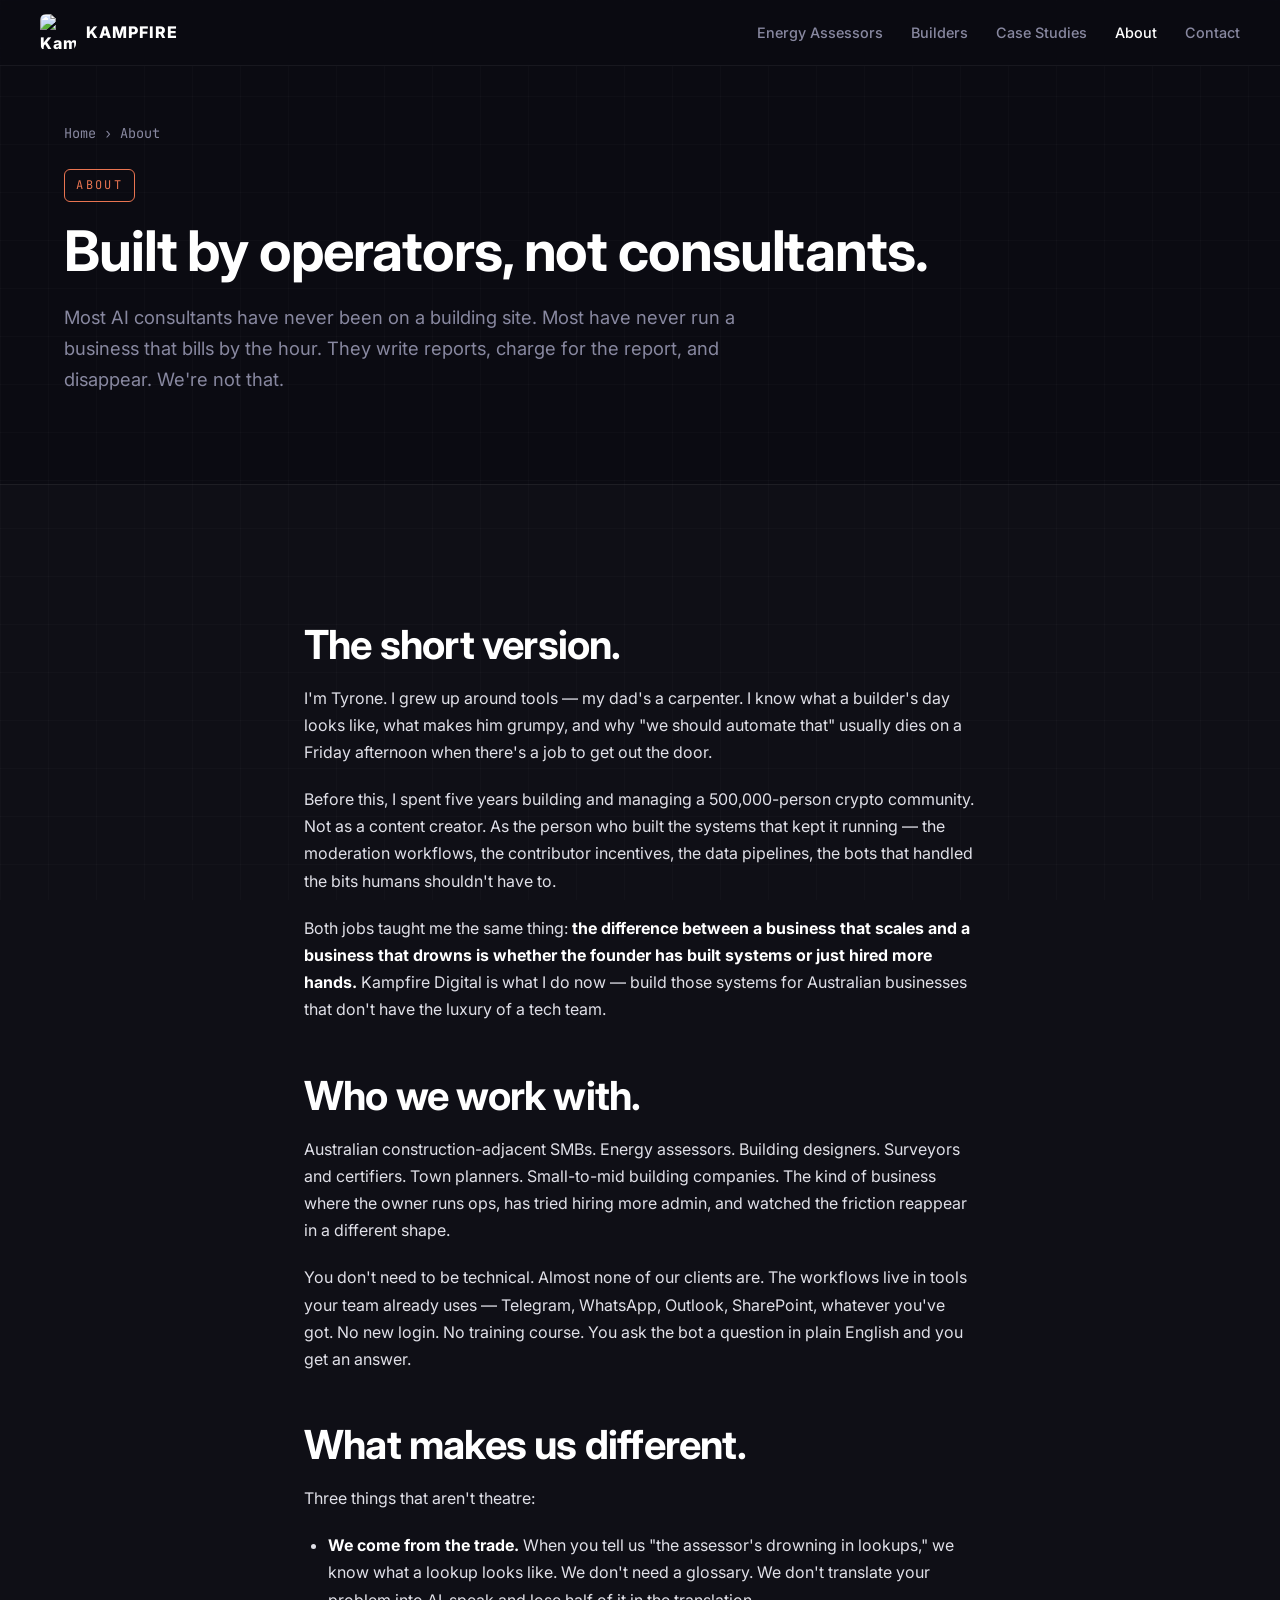
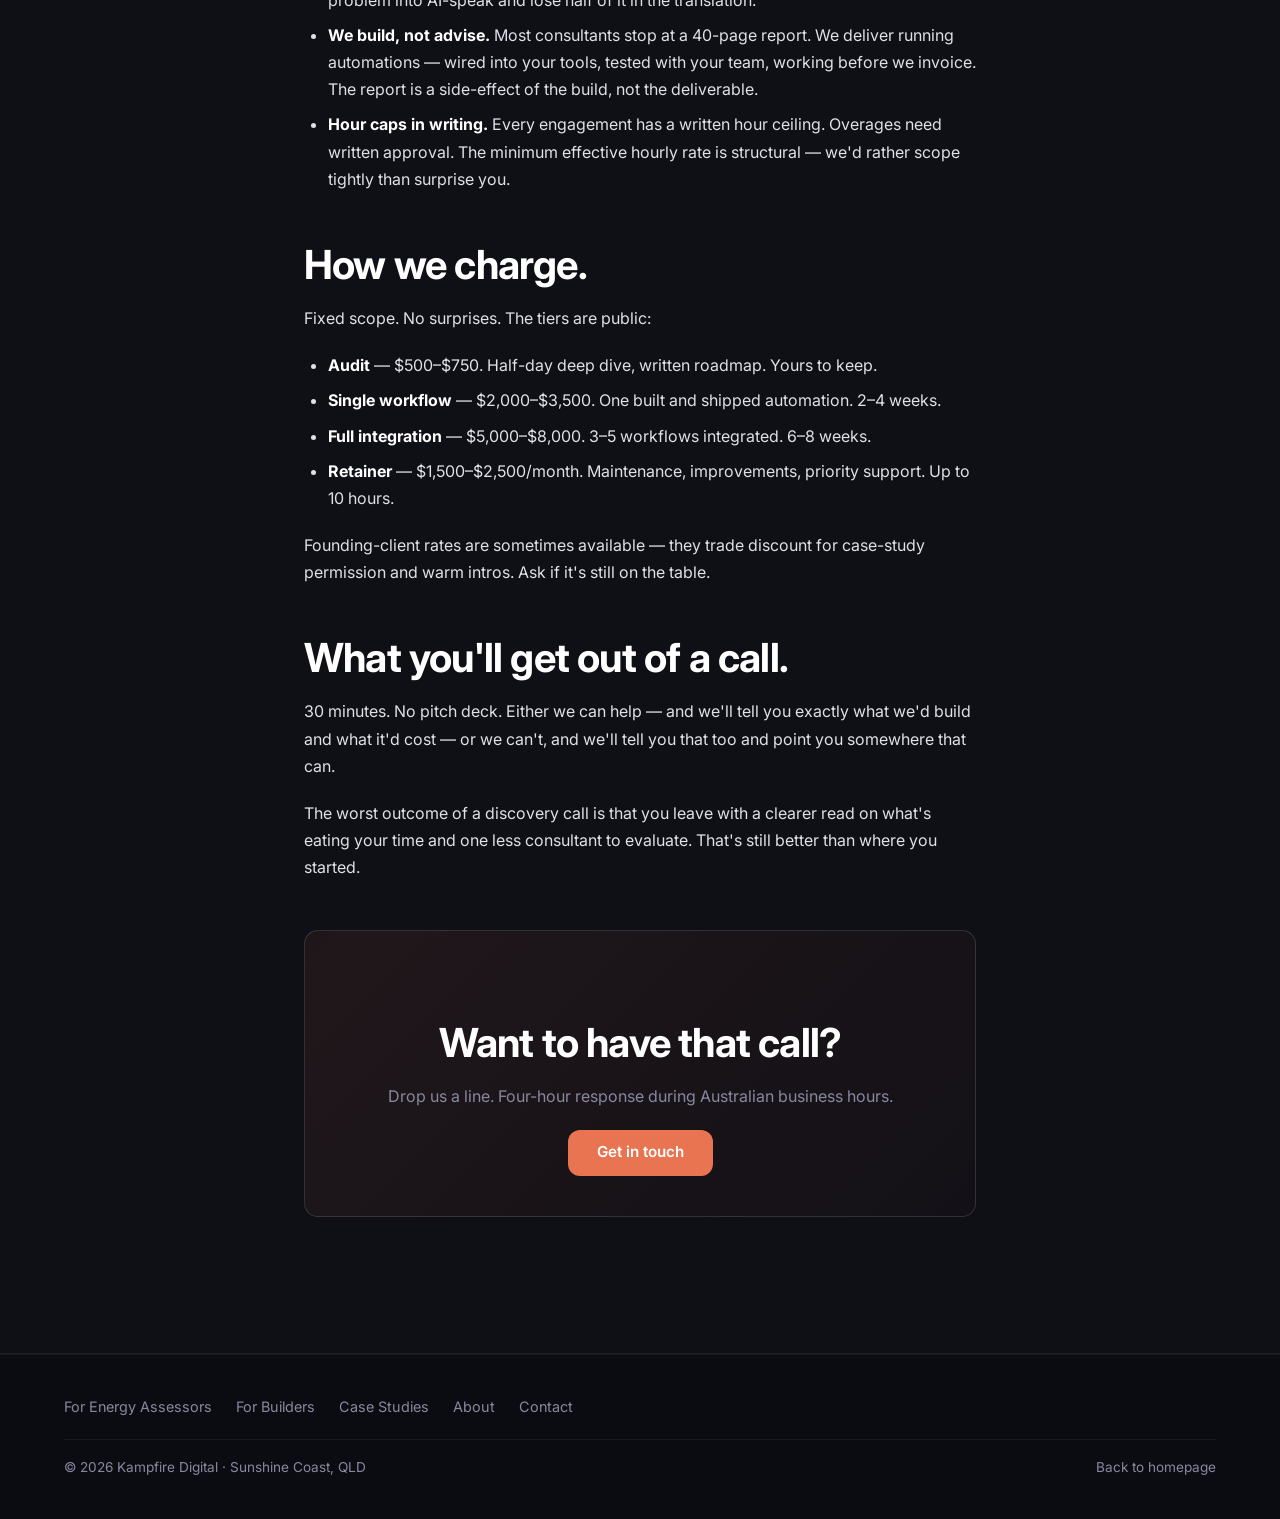
==== about/index.html @ b1189a00 "Wave 0: unify the design system into one stylesheet - css/site.css is now the single source of truth" ====
<!DOCTYPE html>
<html lang="en-AU">
<head>
    <meta charset="UTF-8">
    <meta name="viewport" content="width=device-width, initial-scale=1.0">

    <!-- Google Analytics (GA4) -->
    <script async src="https://www.googletagmanager.com/gtag/js?id=G-ZKFT47E11P"></script>
    <script>
      window.dataLayer = window.dataLayer || [];
      function gtag(){dataLayer.push(arguments);}
      gtag('js', new Date());
      gtag('config', 'G-ZKFT47E11P');
    </script>
    <title>About — Kampfire Digital | Built by Operators, Not Consultants</title>
    <meta name="description" content="Kampfire Digital is run by Tyrone van der Ley — building/carpentry background, 500K+ community ops experience, no jargon. AI consulting for Australian construction-adjacent businesses.">
    <meta name="robots" content="index, follow, max-snippet:-1, max-image-preview:large">
    <meta name="theme-color" content="#E97451">
    <link rel="canonical" href="https://kampfire.digital/about/">

    <meta property="og:type" content="website">
    <meta property="og:site_name" content="Kampfire Digital">
    <meta property="og:title" content="About — Kampfire Digital">
    <meta property="og:description" content="Built by operators, not consultants. AI automation for Australian construction-adjacent businesses.">
    <meta property="og:url" content="https://kampfire.digital/about/">
    <meta property="og:image" content="https://kampfire.digital/og-image.png">
    <meta property="og:locale" content="en_AU">

    <meta name="twitter:card" content="summary_large_image">
    <meta name="twitter:title" content="About — Kampfire Digital">
    <meta name="twitter:description" content="Built by operators, not consultants. AI for Australian construction-adjacent businesses.">
    <meta name="twitter:image" content="https://kampfire.digital/og-image.png">
    <link rel="icon" type="image/png" href="/Kampfire.png">
    <link rel="apple-touch-icon" href="/Kampfire.png">

    <script type="application/ld+json">
    {
      "@context": "https://schema.org",
      "@type": "AboutPage",
      "name": "About Kampfire Digital",
      "url": "https://kampfire.digital/about/",
      "mainEntity": {
        "@type": "Person",
        "name": "Tyrone van der Ley",
        "jobTitle": "Founder",
        "worksFor": {
          "@type": "Organization",
          "name": "Kampfire Digital"
        }
      }
    }
    </script>

    <link rel="preconnect" href="https://fonts.googleapis.com">
    <link rel="preconnect" href="https://fonts.gstatic.com" crossorigin>
    <link href="https://fonts.googleapis.com/css2?family=Inter:wght@300;400;500;600;700;800&family=JetBrains+Mono:wght@400;500&display=swap" rel="stylesheet">
    <link rel="stylesheet" href="/css/site.css">
</head>
<body>

    <header>
        <div class="container header-inner">
            <a href="/" class="logo">
                <img src="/Kampfire.png" alt="Kampfire Digital" width="36" height="36">
                KAMPFIRE
            </a>
            <nav>
                <ul>
                    <li><a href="/services/ai-for-energy-assessors/">Energy Assessors</a></li>
                    <li><a href="/services/admin-automation-for-builders/">Builders</a></li>
                    <li><a href="/case-studies/nrg/">Case Studies</a></li>
                    <li><a href="/about/" class="active">About</a></li>
                    <li><a href="/contact/">Contact</a></li>
                </ul>
            </nav>
            <button class="hamburger" aria-label="Toggle navigation" aria-expanded="false">
                <span></span><span></span><span></span>
            </button>
        </div>
    </header>
    <div class="mobile-nav" id="mobileNav">
        <a href="/services/ai-for-energy-assessors/">Energy Assessors</a>
        <a href="/services/admin-automation-for-builders/">Builders</a>
        <a href="/case-studies/nrg/">Case Studies</a>
        <a href="/about/">About</a>
        <a href="/contact/">Contact</a>
    </div>

    <main>
        <section>
            <div class="container">
                <div class="breadcrumb">
                    <a href="/">Home</a> &rsaquo; About
                </div>
                <p class="section-label">About</p>
                <h1>Built by operators, not consultants.</h1>
                <p style="font-size: 1.15rem; color: var(--text-muted); max-width: 720px; margin-top: 1rem;">
                    Most AI consultants have never been on a building site. Most have never run a business that
                    bills by the hour. They write reports, charge for the report, and disappear. We're not that.
                </p>
            </div>
        </section>

        <section style="background: rgba(255,255,255,0.02); border-top: 1px solid var(--border-card); border-bottom: 1px solid var(--border-card);">
            <div class="container prose">
                <h2>The short version.</h2>
                <p>
                    I'm Tyrone. I grew up around tools — my dad's a carpenter. I know what a builder's
                    day looks like, what makes him grumpy, and why "we should automate that" usually dies
                    on a Friday afternoon when there's a job to get out the door.
                </p>
                <p>
                    Before this, I spent five years building and managing a 500,000-person crypto community.
                    Not as a content creator. As the person who built the systems that kept it running — the
                    moderation workflows, the contributor incentives, the data pipelines, the bots that handled
                    the bits humans shouldn't have to.
                </p>
                <p>
                    Both jobs taught me the same thing: <strong>the difference between a business that scales and
                    a business that drowns is whether the founder has built systems or just hired more hands.</strong>
                    Kampfire Digital is what I do now — build those systems for Australian businesses that don't
                    have the luxury of a tech team.
                </p>

                <h2>Who we work with.</h2>
                <p>
                    Australian construction-adjacent SMBs. Energy assessors. Building designers. Surveyors and
                    certifiers. Town planners. Small-to-mid building companies. The kind of business where the
                    owner runs ops, has tried hiring more admin, and watched the friction reappear in a different
                    shape.
                </p>
                <p>
                    You don't need to be technical. Almost none of our clients are. The workflows live in tools
                    your team already uses — Telegram, WhatsApp, Outlook, SharePoint, whatever you've got. No new
                    login. No training course. You ask the bot a question in plain English and you get an answer.
                </p>

                <h2>What makes us different.</h2>
                <p>
                    Three things that aren't theatre:
                </p>
                <ul>
                    <li><strong>We come from the trade.</strong> When you tell us "the assessor's drowning in lookups," we know what a lookup looks like. We don't need a glossary. We don't translate your problem into AI-speak and lose half of it in the translation.</li>
                    <li><strong>We build, not advise.</strong> Most consultants stop at a 40-page report. We deliver running automations — wired into your tools, tested with your team, working before we invoice. The report is a side-effect of the build, not the deliverable.</li>
                    <li><strong>Hour caps in writing.</strong> Every engagement has a written hour ceiling. Overages need written approval. The minimum effective hourly rate is structural — we'd rather scope tightly than surprise you.</li>
                </ul>

                <h2>How we charge.</h2>
                <p>
                    Fixed scope. No surprises. The tiers are public:
                </p>
                <ul>
                    <li><strong>Audit</strong> — $500–$750. Half-day deep dive, written roadmap. Yours to keep.</li>
                    <li><strong>Single workflow</strong> — $2,000–$3,500. One built and shipped automation. 2–4 weeks.</li>
                    <li><strong>Full integration</strong> — $5,000–$8,000. 3–5 workflows integrated. 6–8 weeks.</li>
                    <li><strong>Retainer</strong> — $1,500–$2,500/month. Maintenance, improvements, priority support. Up to 10 hours.</li>
                </ul>
                <p>
                    Founding-client rates are sometimes available — they trade discount for case-study permission
                    and warm intros. Ask if it's still on the table.
                </p>

                <h2>What you'll get out of a call.</h2>
                <p>
                    30 minutes. No pitch deck. Either we can help — and we'll tell you exactly what we'd build and
                    what it'd cost — or we can't, and we'll tell you that too and point you somewhere that can.
                </p>
                <p>
                    The worst outcome of a discovery call is that you leave with a clearer read on what's eating
                    your time and one less consultant to evaluate. That's still better than where you started.
                </p>

                <div class="cta-block" style="margin-top: 3rem;">
                    <h2>Want to have that call?</h2>
                    <p>
                        Drop us a line. Four-hour response during Australian business hours.
                    </p>
                    <a href="/contact/" class="btn btn-primary">Get in touch</a>
                </div>
            </div>
        </section>
    </main>

    <footer>
        <div class="container footer-inner">
            <div class="footer-links">
                <a href="/services/ai-for-energy-assessors/">For Energy Assessors</a>
                <a href="/services/admin-automation-for-builders/">For Builders</a>
                <a href="/case-studies/nrg/">Case Studies</a>
                <a href="/about/">About</a>
                <a href="/contact/">Contact</a>
            </div>
            <div class="footer-meta">
                <span>&copy; 2026 Kampfire Digital &middot; Sunshine Coast, QLD</span>
                <a href="/">Back to homepage</a>
            </div>
        </div>
    </footer>
    <script src="/js/site.js"></script>
</body>
</html>
---- css/site.css ----
/* ===== Kampfire Digital — Unified Design System =====
   Single source of truth for ALL pages (homepage + sub-pages + case studies).
   The homepage no longer carries its own inline CSS — everything lives here.
   Behaviour (mobile nav, scroll reveal, header shadow) lives in /js/site.js. */

*, *::before, *::after { margin: 0; padding: 0; box-sizing: border-box; }

:root {
    --bg: #0B0B12;
    --bg-card: #12121E;
    --bg-card-hover: #1A1A2A;
    --border-card: rgba(255,255,255,0.06);
    --border-card-strong: rgba(255,255,255,0.12);
    --primary: #E97451;
    --primary-dark: #C4572B;
    --primary-light: #F09070;
    --accent: #4ade80;
    --warn: #F5A623;
    --text: #E0E0E8;
    --text-muted: #8888A0;     /* ~5.6:1 on --bg, passes AA */
    --text-dim: #7B7B92;        /* raised from #5a5a70 (was 2.9:1) to pass AA */
    --white: #FFFFFF;
    --font-body: 'Inter', -apple-system, BlinkMacSystemFont, 'Segoe UI', sans-serif;
    --font-mono: 'JetBrains Mono', 'Fira Code', monospace;
    --max-width: 1200px;
    --radius: 12px;
    --radius-sm: 6px;
    --radius-lg: 14px;
}

html { scroll-behavior: smooth; -webkit-text-size-adjust: 100%; }

body {
    font-family: var(--font-body);
    background: var(--bg);
    color: var(--text);
    line-height: 1.7;
    font-size: 1rem;
    overflow-x: hidden;
    -webkit-font-smoothing: antialiased;
    -moz-osx-font-smoothing: grayscale;
}

/* Subtle grid background */
body::before {
    content: '';
    position: fixed;
    inset: 0;
    z-index: 0;
    pointer-events: none;
    background-image:
        linear-gradient(rgba(255,255,255,0.018) 1px, transparent 1px),
        linear-gradient(90deg, rgba(255,255,255,0.018) 1px, transparent 1px);
    background-size: 48px 48px;
}

.container {
    max-width: var(--max-width);
    margin: 0 auto;
    padding: 0 1.5rem;
    position: relative;
    z-index: 1;
}

.sr-only {
    position: absolute; width: 1px; height: 1px;
    padding: 0; margin: -1px; overflow: hidden;
    clip: rect(0,0,0,0); border: 0;
}

/* ===== ACCESSIBILITY — global focus ring ===== */
a:focus-visible,
button:focus-visible,
.btn:focus-visible,
.hamburger:focus-visible,
input:focus-visible,
select:focus-visible,
textarea:focus-visible {
    outline: 2px solid var(--primary-light);
    outline-offset: 2px;
    border-radius: var(--radius-sm);
}

/* ===== HEADER ===== */
header {
    position: sticky;
    top: 0;
    z-index: 100;
    background: rgba(11, 11, 18, 0.85);
    backdrop-filter: blur(12px);
    -webkit-backdrop-filter: blur(12px);
    border-bottom: 1px solid var(--border-card);
    transition: box-shadow 0.3s ease;
}
header.scrolled { box-shadow: 0 4px 30px rgba(0,0,0,0.4); }

.header-inner {
    display: flex;
    justify-content: space-between;
    align-items: center;
    padding: 0.9rem 0;
}

.logo {
    display: flex;
    align-items: center;
    gap: 0.65rem;
    font-weight: 800;
    letter-spacing: 0.06em;
    color: var(--white);
    text-decoration: none;
    font-size: 1rem;
}
.logo img { display: block; width: 36px; height: 36px; border-radius: var(--radius-sm); }

header nav ul {
    display: flex;
    align-items: center;
    gap: 1.75rem;
    list-style: none;
}
header nav a {
    color: var(--text-muted);
    text-decoration: none;
    font-size: 0.9rem;
    font-weight: 500;
    transition: color 0.2s ease;
}
header nav a:hover,
header nav a.active { color: var(--white); }

/* Persistent nav CTA button */
.nav-cta {
    padding: 0.55rem 1.1rem;
    border-radius: var(--radius);
    background: var(--primary);
    color: var(--white) !important;
    font-weight: 600;
    font-size: 0.85rem;
    transition: background 0.2s ease, transform 0.15s ease;
}
.nav-cta:hover {
    background: var(--primary-dark);
    color: var(--white) !important;
    transform: translateY(-1px);
}

/* ===== SERVICES DROPDOWN (Wave 1) ===== */
.has-dropdown { position: relative; }
.dropdown {
    position: absolute;
    top: 100%;
    left: 0;
    min-width: 230px;
    background: rgba(18,18,30,0.98);
    backdrop-filter: blur(12px);
    border: 1px solid var(--border-card-strong);
    border-radius: var(--radius);
    padding: 0.5rem;
    display: none;
    flex-direction: column;
    gap: 0.15rem;
    box-shadow: 0 12px 40px rgba(0,0,0,0.45);
}
.has-dropdown:hover .dropdown,
.has-dropdown:focus-within .dropdown { display: flex; }
.dropdown a {
    padding: 0.6rem 0.75rem;
    border-radius: var(--radius-sm);
    font-size: 0.88rem;
    color: var(--text) !important;
    transition: background 0.15s ease, color 0.15s ease;
}
.dropdown a:hover { background: rgba(255,255,255,0.05); color: var(--white) !important; }
.dropdown a span { display: block; font-size: 0.75rem; color: var(--text-muted); margin-top: 0.1rem; }
.dropdown-caret { font-size: 0.7em; opacity: 0.7; }

/* Hamburger */
.hamburger {
    display: none;
    flex-direction: column;
    gap: 5px;
    background: none;
    border: none;
    cursor: pointer;
    padding: 4px;
    z-index: 101;
}
.hamburger span {
    display: block;
    width: 24px;
    height: 2px;
    background: var(--white);
    border-radius: 2px;
    transition: transform 0.3s ease, opacity 0.3s ease;
}
.hamburger.active span:nth-child(1) { transform: rotate(45deg) translate(5px, 5px); }
.hamburger.active span:nth-child(2) { opacity: 0; }
.hamburger.active span:nth-child(3) { transform: rotate(-45deg) translate(5px, -5px); }

/* Mobile nav overlay */
.mobile-nav {
    display: none;
    position: fixed;
    inset: 0;
    background: rgba(11,11,18,0.97);
    backdrop-filter: blur(14px);
    z-index: 99;
    flex-direction: column;
    align-items: center;
    justify-content: center;
    gap: 1.75rem;
    padding: 2rem 1.5rem;
}
.mobile-nav.open { display: flex; }
.mobile-nav a {
    color: var(--white);
    text-decoration: none;
    font-size: 1.25rem;
    font-weight: 600;
}
.mobile-nav a:hover { color: var(--primary); }
.mobile-nav a.mobile-cta {
    background: var(--primary);
    padding: 0.6rem 1.4rem;
    border-radius: var(--radius);
    margin-top: 0.5rem;
}
.mobile-nav .mobile-sub {
    font-size: 0.95rem;
    color: var(--text-muted);
    font-weight: 500;
}

/* ===== TYPE ===== */
h1, h2, h3, h4 {
    font-weight: 700;
    line-height: 1.2;
    color: var(--white);
    letter-spacing: -0.02em;
}
h1 { font-size: clamp(2.25rem, 5vw, 3.5rem); }
h2 { font-size: clamp(1.75rem, 3.5vw, 2.5rem); margin-bottom: 1rem; }
h3 { font-size: 1.25rem; margin-bottom: 0.5rem; }
h2 span, h1 span { color: var(--primary); }

p { margin-bottom: 1rem; }
p:last-child { margin-bottom: 0; }

a { color: var(--primary-light); text-decoration: none; transition: color 0.2s ease; }
a:hover { color: var(--primary); }

.section-label {
    display: inline-block;
    font-family: var(--font-mono);
    font-size: 0.75rem;
    text-transform: uppercase;
    letter-spacing: 0.2em;
    color: var(--primary);
    margin-bottom: 1rem;
    padding: 0.35rem 0.7rem;
    border: 1px solid var(--primary);
    border-radius: var(--radius-sm);
}
.section-title {
    font-size: clamp(1.75rem, 3.5vw, 2.5rem);
    font-weight: 700;
    color: var(--white);
    line-height: 1.2;
    letter-spacing: -0.02em;
    margin-bottom: 1rem;
}

/* ===== BUTTONS (canonical) ===== */
.btn {
    display: inline-flex;
    align-items: center;
    justify-content: center;
    padding: 0.85rem 1.75rem;
    border-radius: var(--radius);
    font-weight: 600;
    text-decoration: none;
    font-size: 0.95rem;
    line-height: 1.1;
    transition: transform 0.15s ease, box-shadow 0.15s ease, background 0.15s ease, border-color 0.15s ease, color 0.15s ease;
    border: 1px solid transparent;
    cursor: pointer;
    font-family: var(--font-body);
}
.btn-primary { background: var(--primary); color: var(--white); }
.btn-primary:hover {
    background: var(--primary-dark);
    color: var(--white);
    transform: translateY(-2px);
    box-shadow: 0 8px 24px rgba(233,116,81,0.3);
}
.btn-outline {
    border-color: var(--border-card-strong);
    color: var(--text);
    background: transparent;
}
.btn-outline:hover {
    border-color: var(--primary);
    color: var(--white);
    transform: translateY(-2px);
}
.btn-submit, .form-submit { width: 100%; padding: 1rem; font-size: 1rem; margin-top: 0.5rem; }

/* ===== BADGE / PILL (unified "live" signal) ===== */
.badge {
    display: inline-flex;
    align-items: center;
    gap: 0.55rem;
    padding: 0.5rem 1rem;
    border: 1px solid var(--primary);
    border-radius: 999px;
    font-size: 0.85rem;
    font-weight: 600;
    color: var(--primary);
    line-height: 1.2;
}
.badge .dot {
    width: 8px; height: 8px;
    border-radius: 50%;
    background: var(--primary);
    display: inline-block;
    box-shadow: 0 0 0 4px rgba(233,116,81,0.18);
}
.badge-soft {
    border-color: rgba(233,116,81,0.3);
    background: rgba(233,116,81,0.12);
    font-family: var(--font-mono);
    font-size: 0.7rem;
    letter-spacing: 0.1em;
}

/* ===== SECTIONS ===== */
section {
    padding: 5.5rem 0;
    position: relative;
    z-index: 1;
}
section:first-of-type { padding-top: 3.5rem; }

.section-alt {
    background: rgba(255,255,255,0.02);
    border-top: 1px solid var(--border-card);
    border-bottom: 1px solid var(--border-card);
}

.section-header { text-align: center; margin-bottom: 3rem; }
.section-header h2 { margin: 0 auto 1rem; max-width: 720px; }
.section-header p {
    color: var(--text-muted);
    max-width: 640px;
    margin: 0 auto;
    font-size: 1.05rem;
}

/* ===== CARDS / BLOCKS ===== */
.card {
    background: var(--bg-card);
    border: 1px solid var(--border-card);
    border-radius: var(--radius);
    padding: 2rem;
    transition: border-color 0.2s ease, transform 0.2s ease, box-shadow 0.2s ease;
}
.card:hover {
    border-color: var(--border-card-strong);
    transform: translateY(-3px);
    box-shadow: 0 12px 40px rgba(0,0,0,0.3);
}

.grid-2 { display: grid; grid-template-columns: repeat(2, 1fr); gap: 1.5rem; }
.grid-3 { display: grid; grid-template-columns: repeat(3, 1fr); gap: 1.5rem; }
.grid-4 { display: grid; grid-template-columns: repeat(4, 1fr); gap: 1.5rem; }

/* ===== PAIN POINTS / FEATURE LIST ===== */
.feature-list { list-style: none; display: grid; gap: 1rem; }
.feature-list li { padding-left: 1.75rem; position: relative; }
.feature-list li::before {
    content: '';
    position: absolute;
    left: 0; top: 0.55rem;
    width: 8px; height: 8px;
    border-radius: 50%;
    background: var(--primary);
}

.pain-block {
    background: var(--bg-card);
    border: 1px solid var(--border-card);
    border-left: 3px solid var(--primary);
    padding: 1.25rem 1.5rem;
    border-radius: var(--radius-sm);
    margin: 0.75rem 0;
}
.pain-block .pain-quote { font-style: italic; color: var(--text); margin-bottom: 0.5rem; }
.pain-block .pain-source { font-size: 0.85rem; color: var(--text-muted); }

/* ===== STATS (sub-pages — orange mono) ===== */
.stats { display: grid; grid-template-columns: repeat(4, 1fr); gap: 1.25rem; }
.stat-card {
    background: var(--bg-card);
    border: 1px solid var(--border-card);
    border-radius: var(--radius);
    padding: 1.5rem;
    text-align: center;
}
.stat-card .stat-value, .stat-value {
    font-family: var(--font-mono);
    font-size: 2rem;
    color: var(--primary);
    font-weight: 700;
    line-height: 1;
}
.stat-card .stat-label, .stat-label {
    font-size: 0.85rem;
    color: var(--text-muted);
    margin-top: 0.5rem;
}

/* ===== FORM ===== */
.form {
    display: grid;
    gap: 1.25rem;
    background: var(--bg-card);
    border: 1px solid var(--border-card);
    border-radius: var(--radius-lg);
    padding: 2.5rem;
}
.contact-form {
    background: var(--bg-card);
    border: 1px solid var(--border-card);
    border-radius: var(--radius-lg);
    padding: 2.5rem;
}
.form-group { display: flex; flex-direction: column; gap: 0.45rem; margin-bottom: 1.1rem; }
.form-group:last-of-type { margin-bottom: 0; }
.form-group label {
    font-size: 0.85rem;
    color: var(--text-muted);
    font-family: var(--font-mono);
    text-transform: uppercase;
    letter-spacing: 0.08em;
}
.form-group input,
.form-group select,
.form-group textarea {
    width: 100%;
    background: var(--bg);
    border: 1px solid var(--border-card);
    border-radius: var(--radius-sm);
    color: var(--text);
    padding: 0.8rem 1rem;
    font-family: var(--font-body);
    font-size: 0.95rem;
    transition: border-color 0.2s ease;
    outline: none;
}
.form-group textarea { resize: vertical; min-height: 120px; }
.form-group select { cursor: pointer; appearance: none; }
.form-group input:focus,
.form-group select:focus,
.form-group textarea:focus { border-color: var(--primary); }

/* ===== CTA BLOCK ===== */
.cta-block {
    background: linear-gradient(135deg, rgba(233,116,81,0.08), rgba(233,116,81,0.02));
    border: 1px solid var(--border-card-strong);
    border-radius: var(--radius-lg);
    padding: 2.5rem;
    text-align: center;
    margin: 3rem 0;
}
.cta-block h2 { margin-bottom: 0.75rem; }
.cta-block p { color: var(--text-muted); max-width: 560px; margin: 0 auto 1.5rem; }

/* ===== PROSE ===== */
.prose { max-width: 720px; margin: 0 auto; }
.prose p { margin-bottom: 1.25rem; }
.prose h2 { margin-top: 3rem; margin-bottom: 1rem; }
.prose h3 { margin-top: 2rem; }
.prose ul { padding-left: 1.5rem; margin-bottom: 1.25rem; }
.prose ul li { margin-bottom: 0.5rem; }
.prose strong { color: var(--white); }

/* ===== BREADCRUMB ===== */
.breadcrumb { font-size: 0.85rem; color: var(--text-muted); margin-bottom: 1.5rem; font-family: var(--font-mono); }
.breadcrumb a { color: var(--text-muted); text-decoration: none; }
.breadcrumb a:hover { color: var(--primary); }

/* ===== HERO (homepage) ===== */
.hero {
    padding: 4.5rem 0 4rem;
    display: flex;
    align-items: center;
}
.hero-grid { display: grid; grid-template-columns: 1fr 1fr; gap: 4rem; align-items: center; }
.hero h1 { font-size: clamp(2.5rem, 5vw, 4rem); font-weight: 800; line-height: 1.1; margin-bottom: 1.5rem; }
.hero h1 span { color: var(--primary); }
.hero-sub { font-size: 1.15rem; color: var(--text-muted); line-height: 1.7; margin-bottom: 2rem; max-width: 520px; }
.hero-ctas { display: flex; gap: 1rem; flex-wrap: wrap; }

/* Terminal block (homepage) */
.terminal {
    background: var(--bg-card);
    border: 1px solid var(--border-card);
    border-radius: var(--radius);
    padding: 1.5rem;
    font-family: var(--font-mono);
    font-size: 0.85rem;
    line-height: 2;
    max-width: 420px;
    margin-left: auto;
    position: relative;
    overflow: hidden;
}
.terminal-header { display: flex; gap: 6px; margin-bottom: 1rem; padding-bottom: 0.75rem; border-bottom: 1px solid var(--border-card); }
.terminal-dot { width: 10px; height: 10px; border-radius: 50%; background: #333; }
.terminal-dot:nth-child(1) { background: #ff5f57; }
.terminal-dot:nth-child(2) { background: #febc2e; }
.terminal-dot:nth-child(3) { background: #28c840; }
.terminal-line { opacity: 0; white-space: nowrap; }
.terminal-line.visible { opacity: 1; }
.terminal-line .prompt { color: var(--text-muted); }
.terminal-line .cmd { color: var(--accent); }
.terminal-line .result { color: var(--text); }
.terminal-line .success { color: var(--accent); }
.terminal-cursor { display: inline-block; width: 8px; height: 16px; background: var(--accent); vertical-align: middle; animation: blink 1s step-end infinite; margin-left: 2px; }
@keyframes blink { 0%, 100% { opacity: 1; } 50% { opacity: 0; } }

/* ===== SOCIAL PROOF STRIP (homepage) ===== */
.proof-strip { padding: 3rem 0; border-top: 1px solid var(--border-card); border-bottom: 1px solid var(--border-card); }
.proof-grid { display: grid; grid-template-columns: repeat(4, 1fr); gap: 1.5rem; }
.proof-card { background: var(--bg-card); border: 1px solid var(--border-card); border-radius: var(--radius); padding: 1.25rem 1.5rem; text-align: center; position: relative; }
.proof-card .indicator { width: 6px; height: 6px; background: var(--accent); border-radius: 50%; display: inline-block; margin-right: 0.5rem; animation: pulse-dot 2s ease-in-out infinite; }
@keyframes pulse-dot { 0%, 100% { box-shadow: 0 0 0 0 rgba(74,222,128,0.4); } 50% { box-shadow: 0 0 0 6px rgba(74,222,128,0); } }
.proof-card .label { font-size: 0.75rem; color: var(--text-muted); text-transform: uppercase; letter-spacing: 0.08em; display: flex; align-items: center; justify-content: center; margin-bottom: 0.5rem; }
.proof-card .value { font-size: 1.75rem; font-weight: 700; color: var(--white); }

/* ===== SERVICES BENTO (homepage) ===== */
.bento-grid { display: grid; grid-template-columns: 1fr 1fr; gap: 1.5rem; }
.bento-card {
    background: var(--bg-card);
    border: 1px solid var(--border-card);
    border-radius: var(--radius-lg);
    padding: 2.5rem;
    transition: transform 0.3s ease, border-color 0.3s ease, box-shadow 0.3s ease;
    position: relative;
    overflow: hidden;
    text-decoration: none;
    display: block;
    color: inherit;
}
.bento-card:hover { transform: translateY(-4px); border-color: rgba(233,116,81,0.2); box-shadow: 0 12px 40px rgba(0,0,0,0.3); }
.bento-card .card-icon { font-size: 2rem; margin-bottom: 1rem; }
.bento-card h3 { font-size: 1.25rem; font-weight: 700; color: var(--white); margin-bottom: 0.5rem; }
.bento-card .price { font-family: var(--font-mono); font-size: 0.85rem; color: var(--primary); margin-bottom: 1rem; }
.bento-card p { color: var(--text-muted); font-size: 0.95rem; line-height: 1.7; }
.founding-badge {
    display: inline-block;
    background: rgba(233,116,81,0.12);
    border: 1px solid rgba(233,116,81,0.3);
    color: var(--primary);
    font-family: var(--font-mono);
    font-size: 0.7rem;
    font-weight: 600;
    letter-spacing: 0.1em;
    padding: 0.3rem 0.75rem;
    border-radius: 100px;
    margin-top: 1.25rem;
}

/* ===== HOW IT WORKS (homepage) ===== */
.steps-grid { display: grid; grid-template-columns: repeat(3, 1fr); gap: 3rem; position: relative; }
.steps-grid::before { content: ''; position: absolute; top: 28px; left: calc(16.66% + 20px); right: calc(16.66% + 20px); height: 2px; border-top: 2px dashed rgba(255,255,255,0.08); }
.step { text-align: center; }
.step-num { width: 56px; height: 56px; border-radius: 50%; background: var(--bg-card); border: 2px solid var(--border-card); display: inline-flex; align-items: center; justify-content: center; font-weight: 700; font-size: 1.25rem; color: var(--primary); margin-bottom: 1.5rem; position: relative; z-index: 1; }
.step h3 { font-size: 1.15rem; font-weight: 700; color: var(--white); margin-bottom: 0.75rem; }
.step p { color: var(--text-muted); font-size: 0.95rem; max-width: 300px; margin: 0 auto; }

/* ===== RESULTS / CASE CARD (homepage) ===== */
.case-card { background: var(--bg-card); border: 1px solid var(--border-card); border-radius: var(--radius-lg); overflow: hidden; }
.case-card-inner { display: grid; grid-template-columns: 1fr 1fr; gap: 3rem; padding: 3rem; }
.case-card h3 { font-size: 1.5rem; font-weight: 700; color: var(--white); margin-bottom: 0.5rem; }
.case-card .case-type { font-family: var(--font-mono); font-size: 0.75rem; color: var(--accent); text-transform: uppercase; letter-spacing: 0.1em; margin-bottom: 1rem; }
.case-card p { color: var(--text-muted); margin-bottom: 1.5rem; line-height: 1.7; }
.case-card .case-link { font-weight: 600; font-size: 0.95rem; }
.case-stats { display: grid; grid-template-columns: 1fr 1fr; gap: 1.5rem; align-content: center; }
.stat-block { background: rgba(255,255,255,0.02); border: 1px solid var(--border-card); border-radius: var(--radius); padding: 1.25rem; }
.stat-block .stat-value { font-family: var(--font-mono); font-size: 1.5rem; font-weight: 700; color: var(--primary); margin-bottom: 0.25rem; line-height: 1; }
.stat-block .stat-label { font-size: 0.8rem; color: var(--text-muted); text-transform: uppercase; letter-spacing: 0.05em; margin-top: 0; }
.coming-soon-grid { display: grid; grid-template-columns: 1fr 1fr; gap: 1.5rem; margin-top: 1.5rem; }
.coming-soon-card { background: var(--bg-card); border: 1px dashed var(--border-card); border-radius: var(--radius-lg); padding: 2.5rem; text-align: center; }
.coming-soon-card span { font-family: var(--font-mono); font-size: 0.8rem; color: var(--text-dim); }

/* ===== ABOUT (homepage) ===== */
.about-content { max-width: 720px; }
.about-content p { font-size: 1.1rem; line-height: 1.85; color: var(--text); margin-bottom: 2rem; }
.trust-tags { display: flex; flex-wrap: wrap; gap: 0.75rem; margin-bottom: 2rem; }
.trust-tag { background: var(--bg-card); border: 1px solid var(--border-card); padding: 0.5rem 1rem; border-radius: 100px; font-size: 0.8rem; font-weight: 500; color: var(--text-muted); }
.about-terminal { font-family: var(--font-mono); font-size: 0.85rem; color: var(--accent); opacity: 0.85; }
.about-terminal .prompt-char { color: var(--text-muted); }

/* ===== BLOG (homepage) ===== */
.blog-grid { display: grid; grid-template-columns: repeat(auto-fill, minmax(280px, 1fr)); gap: 1.5rem; }
.blog-card { background: var(--bg-card); border: 1px solid var(--border-card); border-radius: var(--radius); padding: 2rem; transition: transform 0.3s ease, border-color 0.3s ease; display: block; text-decoration: none; }
.blog-card:hover { transform: translateY(-4px); border-color: rgba(233,116,81,0.2); }
.blog-card .blog-tag { font-family: var(--font-mono); font-size: 0.7rem; text-transform: uppercase; letter-spacing: 0.1em; color: var(--primary); margin-bottom: 0.75rem; }
.blog-card h3 { font-size: 1.05rem; font-weight: 600; color: var(--white); margin-bottom: 0.5rem; line-height: 1.4; }
.blog-card p { font-size: 0.85rem; color: var(--text-muted); line-height: 1.6; }

/* ===== CONTACT (homepage) ===== */
.contact-grid { display: grid; grid-template-columns: 1fr 1.2fr; gap: 4rem; align-items: start; }
.contact-info h2 { font-size: clamp(1.75rem, 3vw, 2.25rem); font-weight: 700; color: var(--white); margin-bottom: 1rem; }
.contact-info p { color: var(--text-muted); margin-bottom: 2rem; line-height: 1.7; }
.contact-info .email-link { display: block; font-size: 1rem; font-weight: 600; color: var(--primary); margin-bottom: 0.75rem; }
.contact-grid-page { display: grid; grid-template-columns: 1fr 1.3fr; gap: 3rem; margin-top: 3rem; align-items: start; }

/* ===== 404 ===== */
.four-oh-four { min-height: calc(100vh - 80px); display: flex; align-items: center; justify-content: center; text-align: center; padding: 4rem 1.5rem; }
.four-oh-four-inner { max-width: 520px; }
.four-oh-four .code { font-family: var(--font-mono); color: var(--primary); font-size: 4rem; font-weight: 700; line-height: 1; margin-bottom: 1.5rem; }
.four-oh-four h1 { margin-bottom: 1rem; }
.four-oh-four p { color: var(--text-muted); margin-bottom: 2rem; }
.ctas { display: flex; gap: 1rem; justify-content: center; flex-wrap: wrap; }

/* ===== FOOTER ===== */
footer { border-top: 1px solid var(--border-card); padding: 2.5rem 0; position: relative; z-index: 1; }
.footer-inner { display: flex; flex-direction: column; gap: 1.25rem; }
.footer-links { display: flex; flex-wrap: wrap; gap: 1.5rem; }
.footer-links a { font-size: 0.9rem; color: var(--text-muted); text-decoration: none; transition: color 0.2s ease; }
.footer-links a:hover { color: var(--primary-light); }
.footer-meta { display: flex; justify-content: space-between; align-items: center; padding-top: 1rem; border-top: 1px solid var(--border-card); }
.footer-meta span { font-size: 0.85rem; color: var(--text-muted); }
.footer-meta a { font-size: 0.85rem; color: var(--text-muted); text-decoration: none; }
.footer-meta a:hover { color: var(--white); }

/* ===== SCROLL REVEAL ===== */
.reveal { opacity: 0; transform: translateY(24px); transition: opacity 0.7s ease, transform 0.7s ease; }
.reveal.visible { opacity: 1; transform: translateY(0); }
@media (prefers-reduced-motion: reduce) {
    .reveal { opacity: 1; transform: none; transition: none; }
    html { scroll-behavior: auto; }
}

/* ===== UTILITY ===== */
.text-center { text-align: center; }
.text-muted { color: var(--text-muted); }
.mb-2 { margin-bottom: 2rem; }
.mt-2 { margin-top: 2rem; }

/* ===== RESPONSIVE ===== */
@media (max-width: 1024px) {
    .bento-grid { gap: 1rem; }
    .case-card-inner { gap: 2rem; padding: 2rem; }
}

@media (max-width: 900px) {
    .grid-3, .grid-4 { grid-template-columns: repeat(2, 1fr); }
    .stats { grid-template-columns: repeat(2, 1fr); }
}

@media (max-width: 768px) {
    header nav ul { display: none; }
    .hamburger { display: flex; }
    .grid-2, .grid-3, .grid-4 { grid-template-columns: 1fr; }
    .stats { grid-template-columns: repeat(2, 1fr); }
    section { padding: 3.75rem 0; }
    .cta-block { padding: 2rem 1.5rem; }

    .hero { padding: 2.5rem 0 3rem; }
    .hero-grid { grid-template-columns: 1fr; gap: 2.5rem; }
    .terminal { margin-left: 0; max-width: 100%; }

    .proof-grid { grid-template-columns: 1fr 1fr; gap: 1rem; }
    .bento-grid { grid-template-columns: 1fr; }
    .bento-card { padding: 2rem; }
    .steps-grid { grid-template-columns: 1fr; gap: 2rem; }
    .steps-grid::before { display: none; }
    .case-card-inner { grid-template-columns: 1fr; gap: 2rem; padding: 2rem; }
    .case-stats { grid-template-columns: 1fr 1fr; }
    .coming-soon-grid { grid-template-columns: 1fr; }
    .blog-grid { grid-template-columns: 1fr; }
    .contact-grid { grid-template-columns: 1fr; gap: 2.5rem; }
    .contact-grid-page { grid-template-columns: 1fr; gap: 2rem; }

    .footer-meta { flex-direction: column; gap: 0.75rem; text-align: center; }
    .footer-links { justify-content: center; }
}

@media (max-width: 480px) {
    .stats { grid-template-columns: 1fr; }
    .proof-grid { grid-template-columns: 1fr; }
    .case-stats { grid-template-columns: 1fr; }
    h1 { font-size: 2rem; }
    h2 { font-size: 1.5rem; }
    .hero h1 { font-size: 2.25rem; }
}
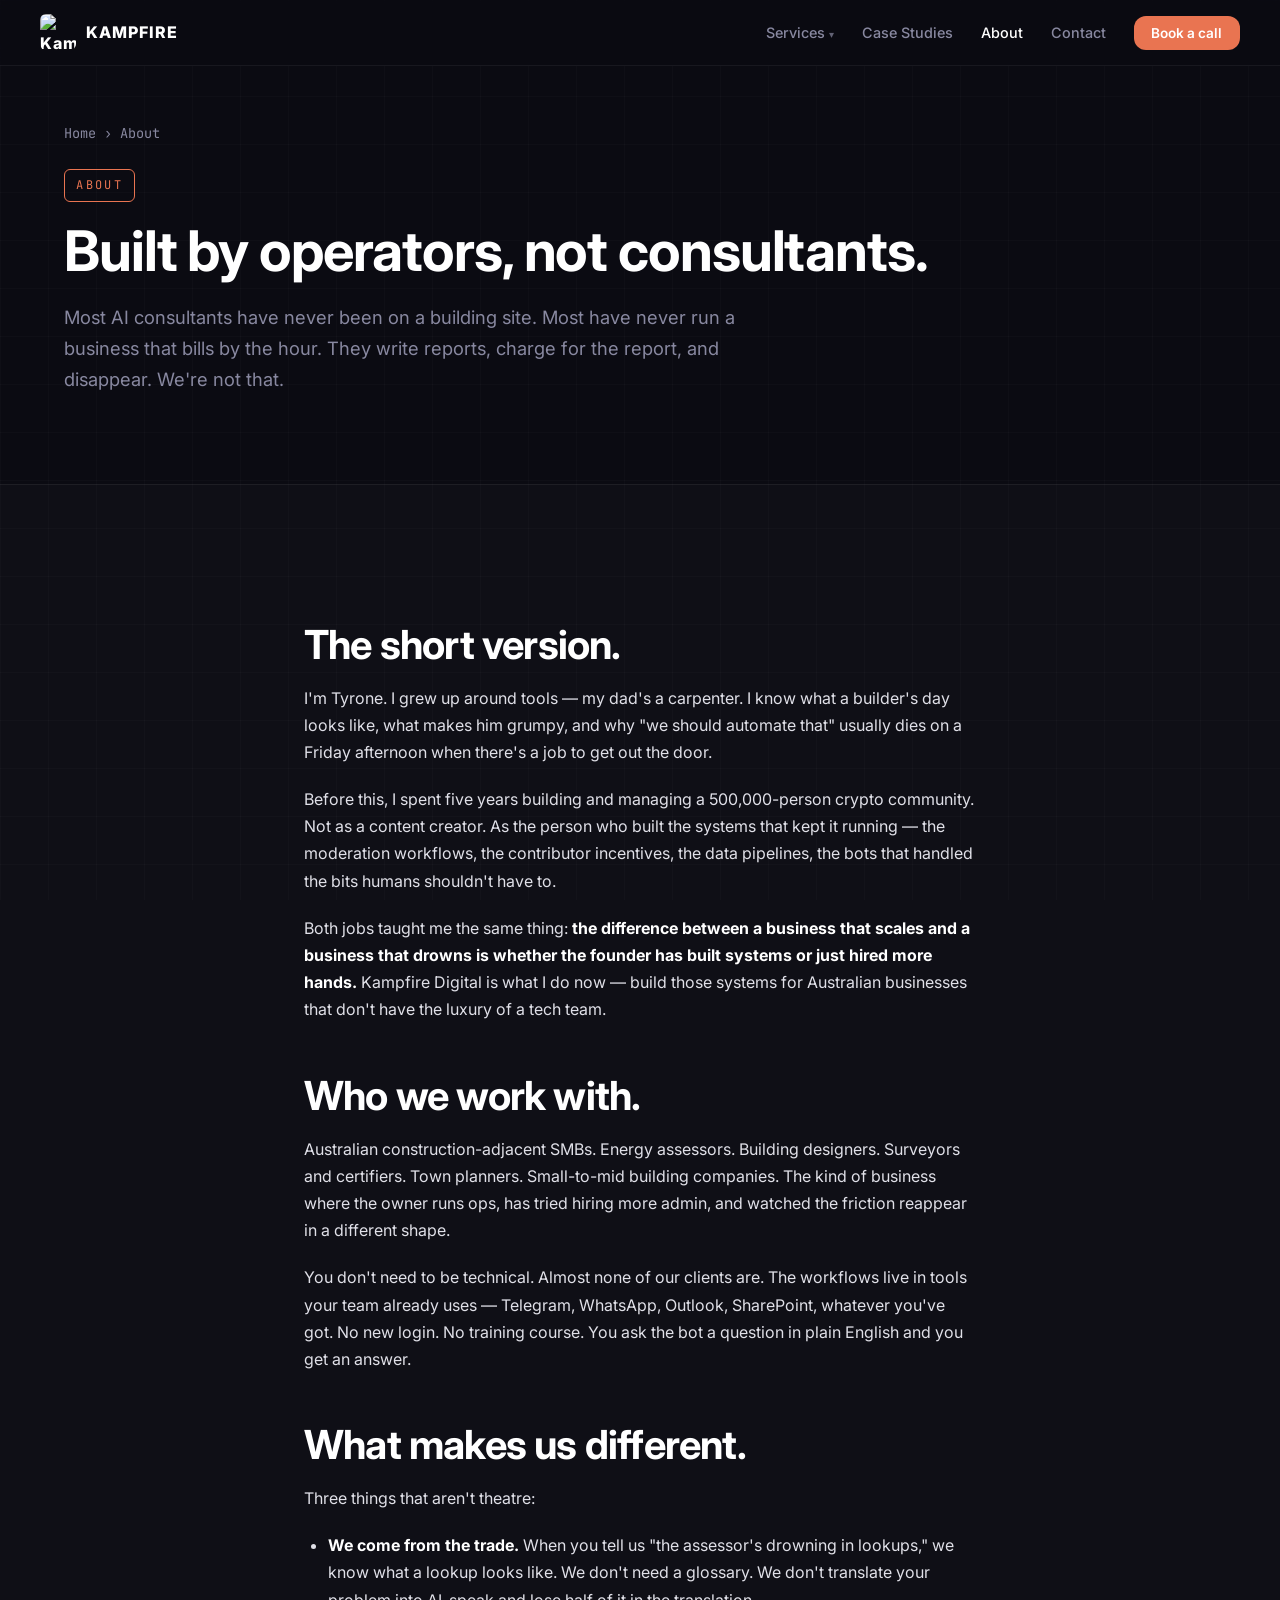
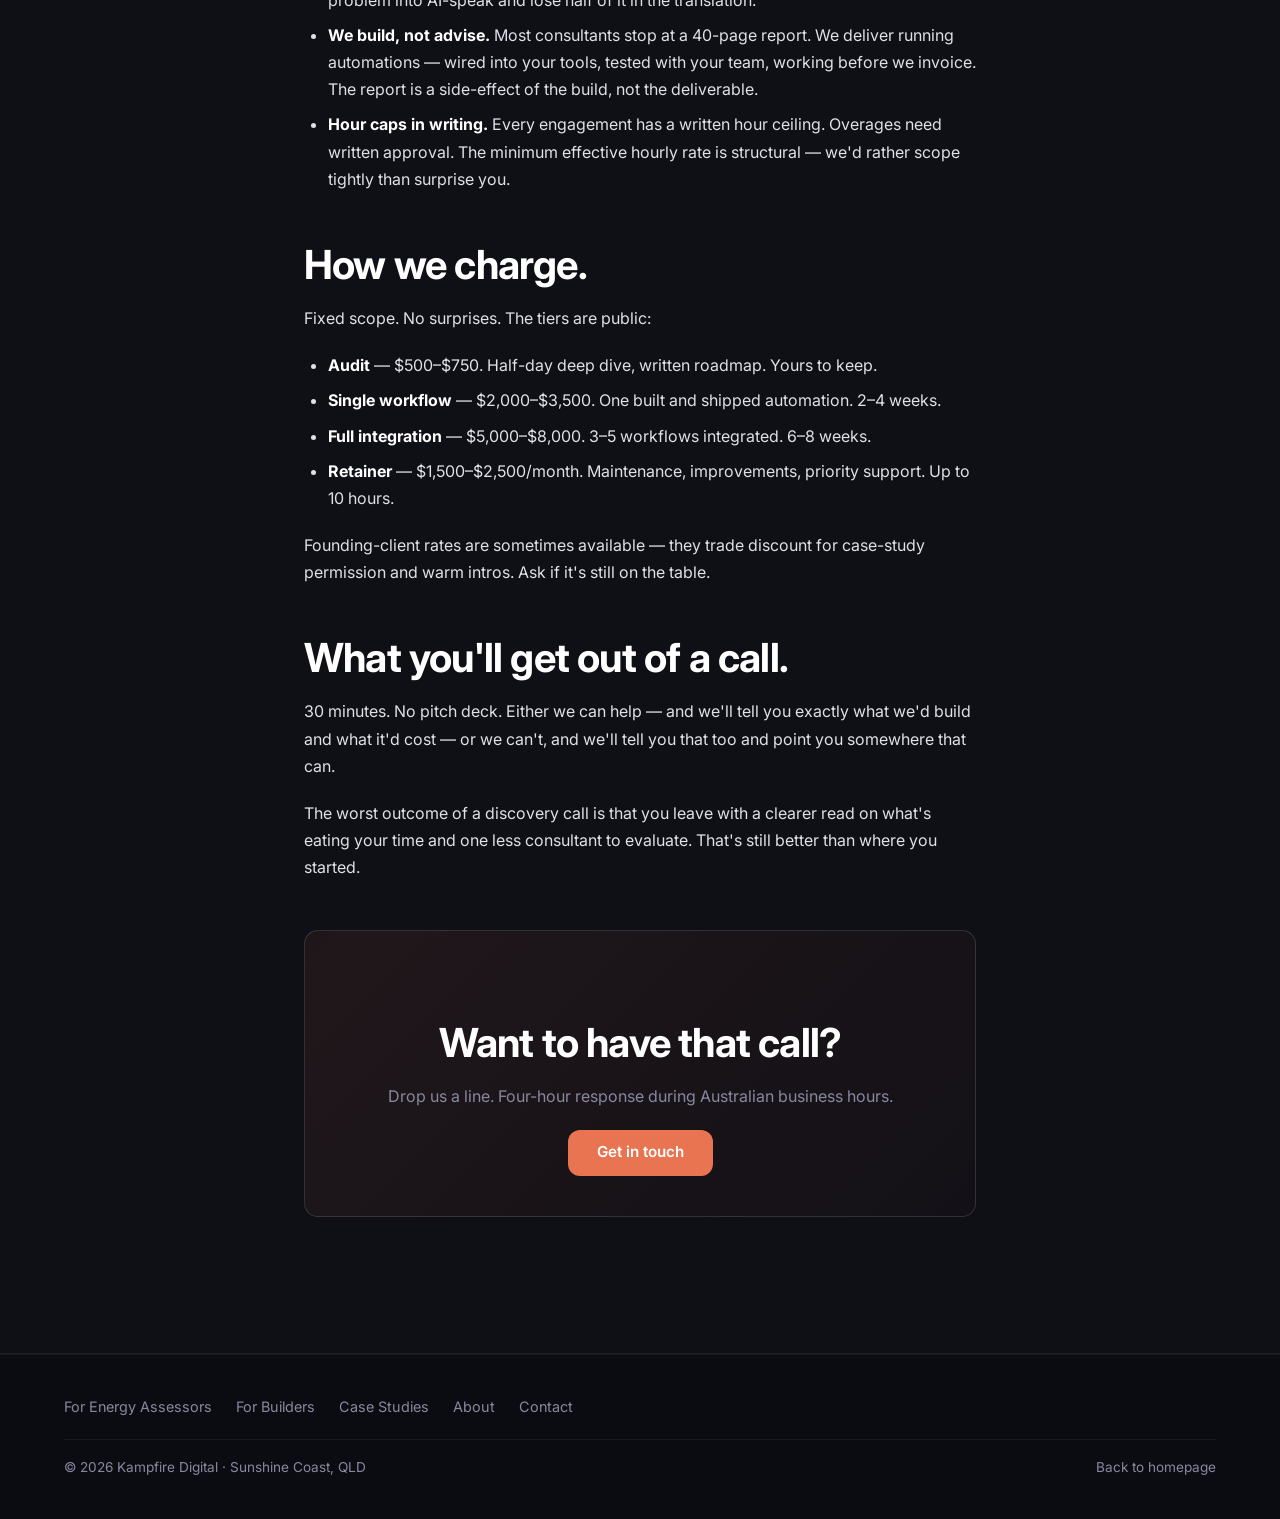
==== commit e695eb77: "Wave 1: Services dropdown nav + CTA, index pages, IA fixes - Replace the two vertical nav tabs with " ====
--- a/about/index.html
+++ b/about/index.html
@@ -66,11 +66,17 @@
             </a>
             <nav>
                 <ul>
-                    <li><a href="/services/ai-for-energy-assessors/">Energy Assessors</a></li>
-                    <li><a href="/services/admin-automation-for-builders/">Builders</a></li>
-                    <li><a href="/case-studies/nrg/">Case Studies</a></li>
+                    <li class="has-dropdown">
+                        <a href="/services/">Services <span class="dropdown-caret">&#9662;</span></a>
+                        <div class="dropdown">
+                            <a href="/services/ai-for-energy-assessors/">Energy Assessors<span>NatHERS &amp; BASIX admin automation</span></a>
+                            <a href="/services/admin-automation-for-builders/">Builders<span>Quote, intake &amp; scheduling workflows</span></a>
+                        </div>
+                    </li>
+                    <li><a href="/case-studies/">Case Studies</a></li>
                     <li><a href="/about/" class="active">About</a></li>
                     <li><a href="/contact/">Contact</a></li>
+                    <li><a href="/contact/" class="nav-cta">Book a call</a></li>
                 </ul>
             </nav>
             <button class="hamburger" aria-label="Toggle navigation" aria-expanded="false">
@@ -79,11 +85,13 @@
         </div>
     </header>
     <div class="mobile-nav" id="mobileNav">
+        <span class="mobile-sub">Services</span>
         <a href="/services/ai-for-energy-assessors/">Energy Assessors</a>
         <a href="/services/admin-automation-for-builders/">Builders</a>
-        <a href="/case-studies/nrg/">Case Studies</a>
+        <a href="/case-studies/">Case Studies</a>
         <a href="/about/">About</a>
         <a href="/contact/">Contact</a>
+        <a href="/contact/" class="mobile-cta">Book a call</a>
     </div>
 
     <main>
@@ -186,7 +194,7 @@
             <div class="footer-links">
                 <a href="/services/ai-for-energy-assessors/">For Energy Assessors</a>
                 <a href="/services/admin-automation-for-builders/">For Builders</a>
-                <a href="/case-studies/nrg/">Case Studies</a>
+                <a href="/case-studies/">Case Studies</a>
                 <a href="/about/">About</a>
                 <a href="/contact/">Contact</a>
             </div>
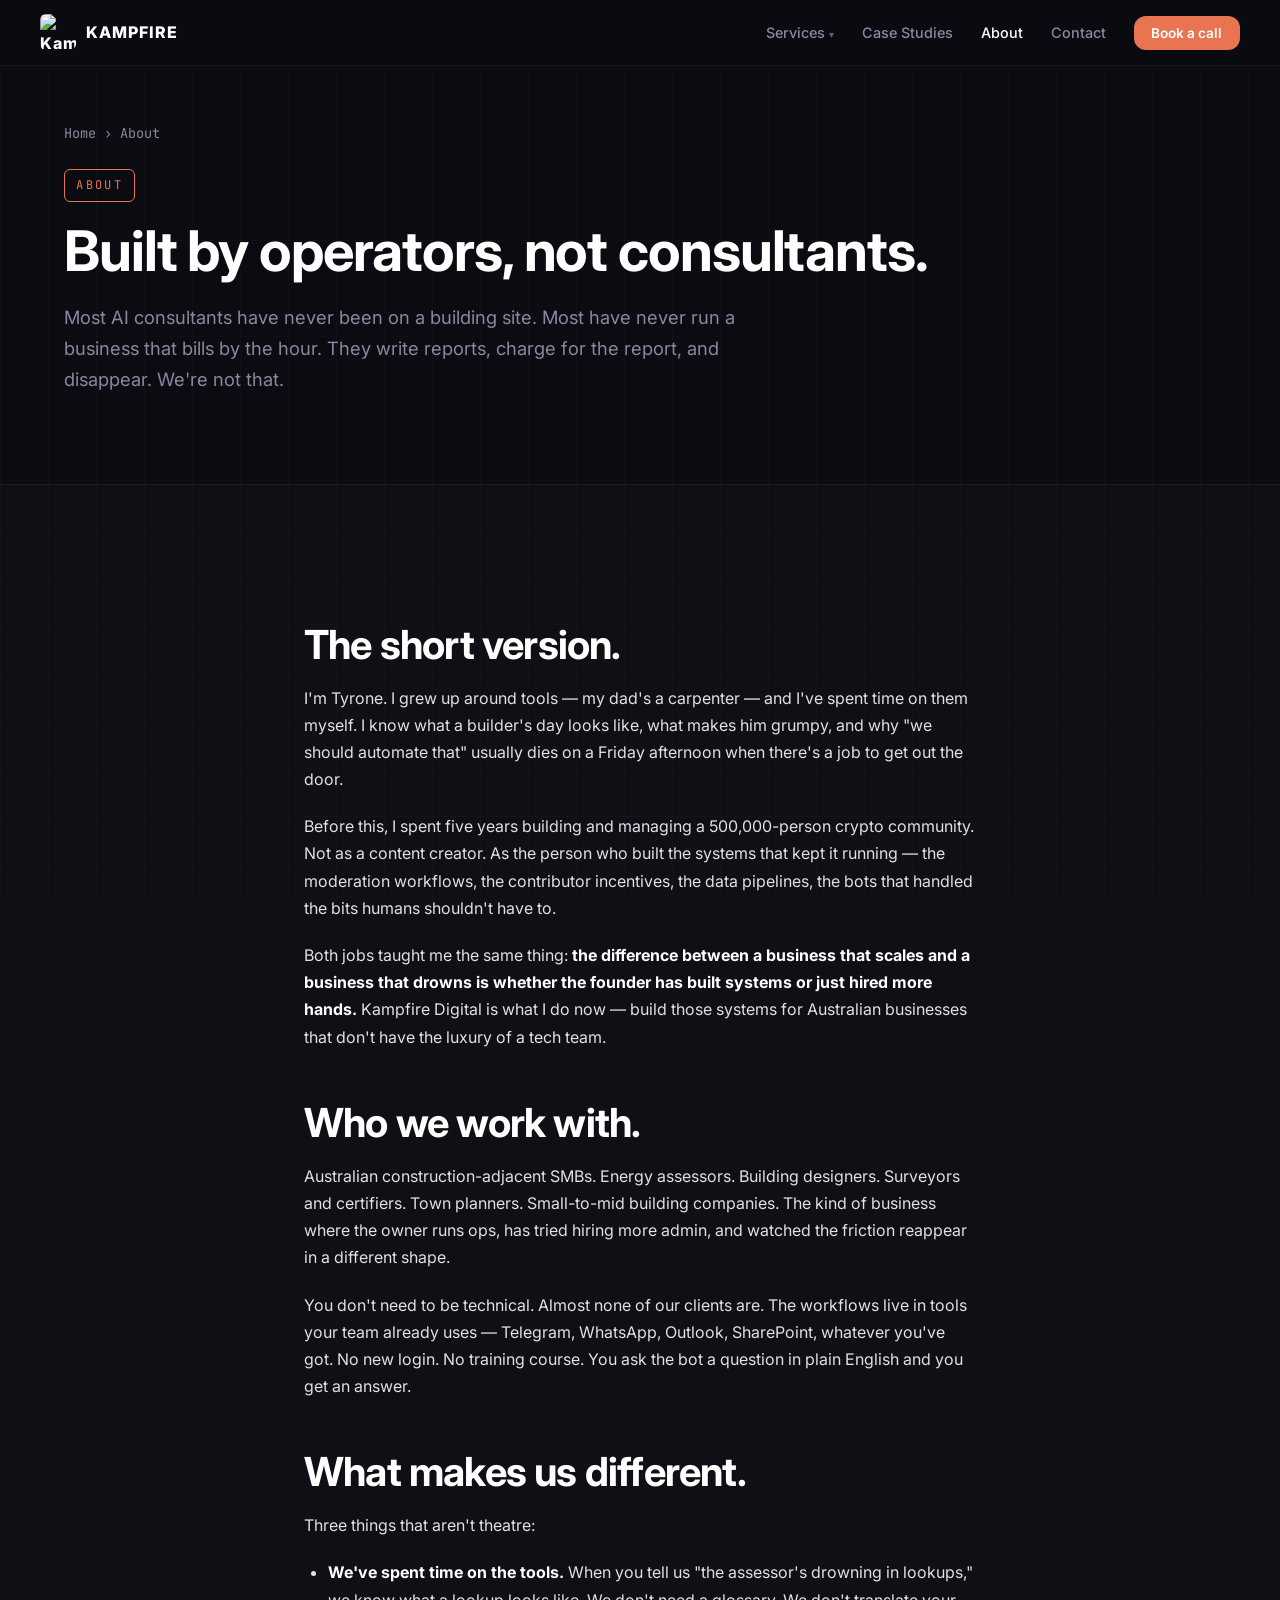
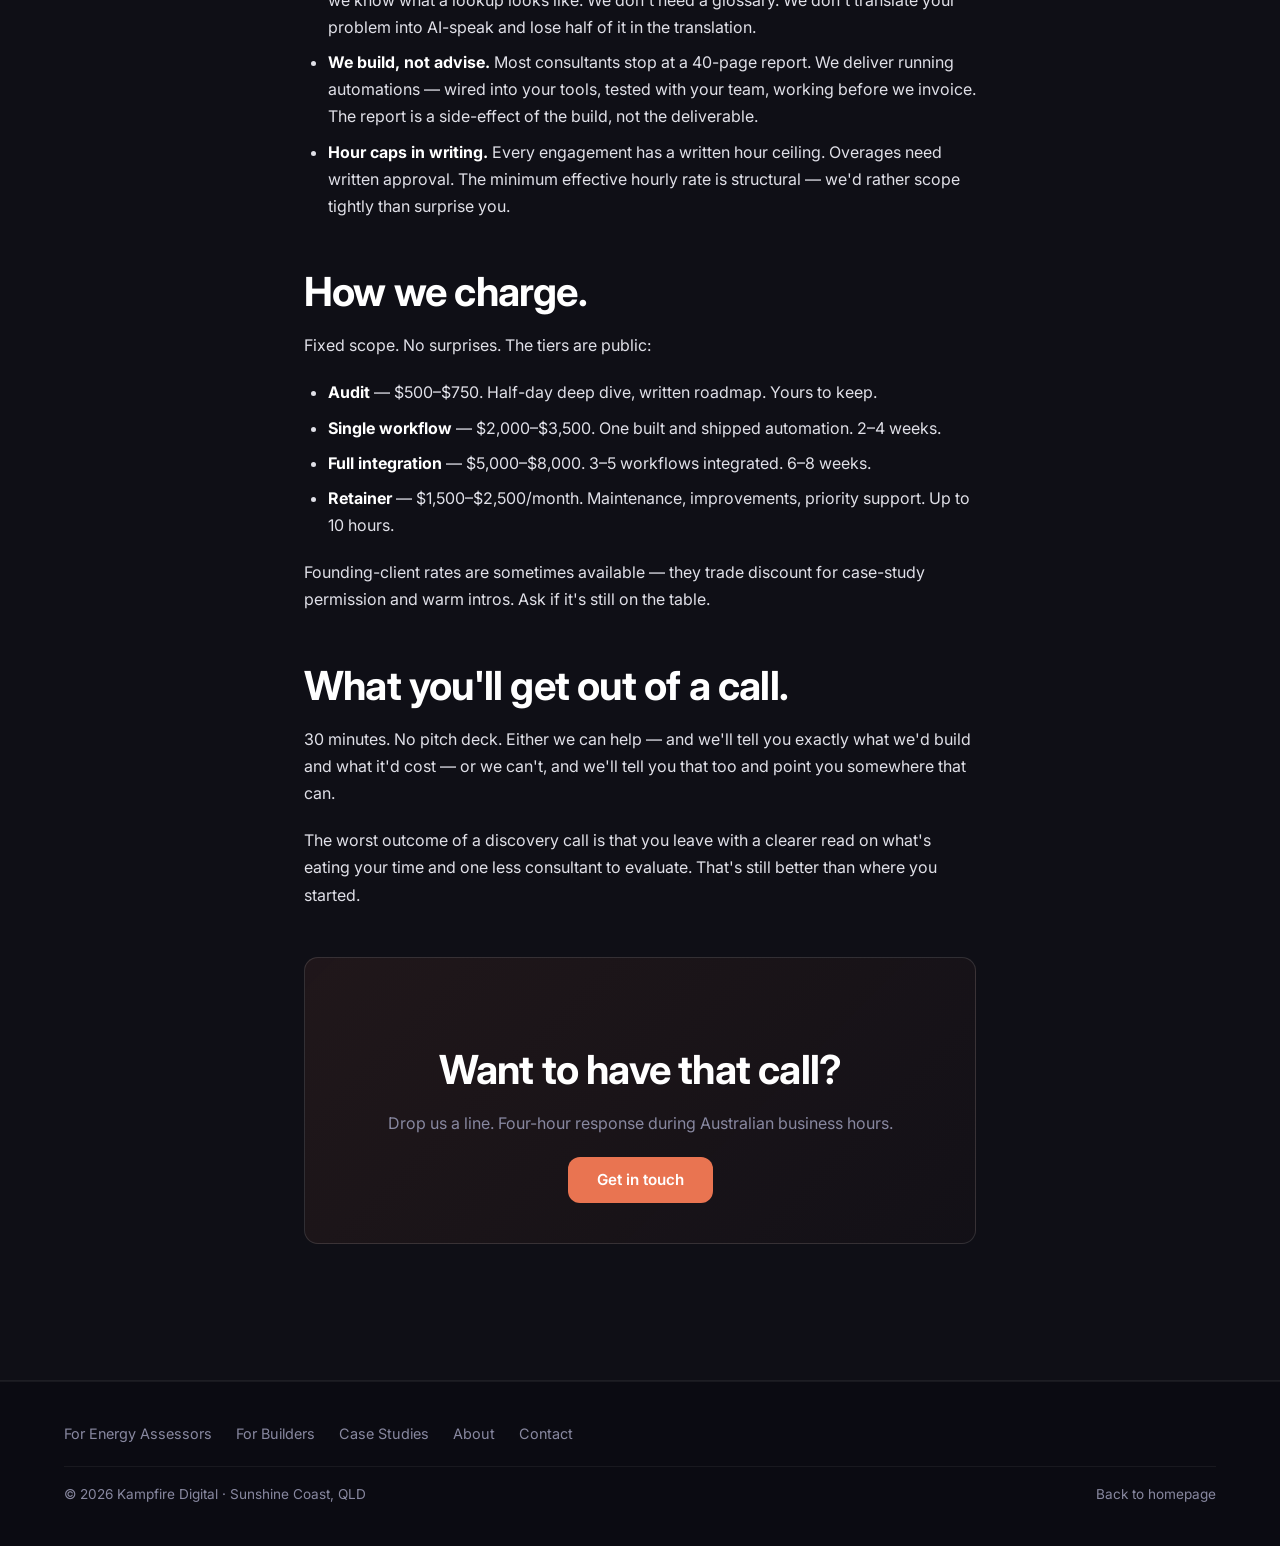
==== commit d08fe2de: "Wave 3: rewrite the homepage to the niche - Hero: replace generic "Your Business. Minus the Busywork" ====
--- a/about/index.html
+++ b/about/index.html
@@ -113,9 +113,9 @@
             <div class="container prose">
                 <h2>The short version.</h2>
                 <p>
-                    I'm Tyrone. I grew up around tools — my dad's a carpenter. I know what a builder's
-                    day looks like, what makes him grumpy, and why "we should automate that" usually dies
-                    on a Friday afternoon when there's a job to get out the door.
+                    I'm Tyrone. I grew up around tools — my dad's a carpenter — and I've spent time on them
+                    myself. I know what a builder's day looks like, what makes him grumpy, and why "we should
+                    automate that" usually dies on a Friday afternoon when there's a job to get out the door.
                 </p>
                 <p>
                     Before this, I spent five years building and managing a 500,000-person crypto community.
@@ -148,7 +148,7 @@
                     Three things that aren't theatre:
                 </p>
                 <ul>
-                    <li><strong>We come from the trade.</strong> When you tell us "the assessor's drowning in lookups," we know what a lookup looks like. We don't need a glossary. We don't translate your problem into AI-speak and lose half of it in the translation.</li>
+                    <li><strong>We've spent time on the tools.</strong> When you tell us "the assessor's drowning in lookups," we know what a lookup looks like. We don't need a glossary. We don't translate your problem into AI-speak and lose half of it in the translation.</li>
                     <li><strong>We build, not advise.</strong> Most consultants stop at a 40-page report. We deliver running automations — wired into your tools, tested with your team, working before we invoice. The report is a side-effect of the build, not the deliverable.</li>
                     <li><strong>Hour caps in writing.</strong> Every engagement has a written hour ceiling. Overages need written approval. The minimum effective hourly rate is structural — we'd rather scope tightly than surprise you.</li>
                 </ul>
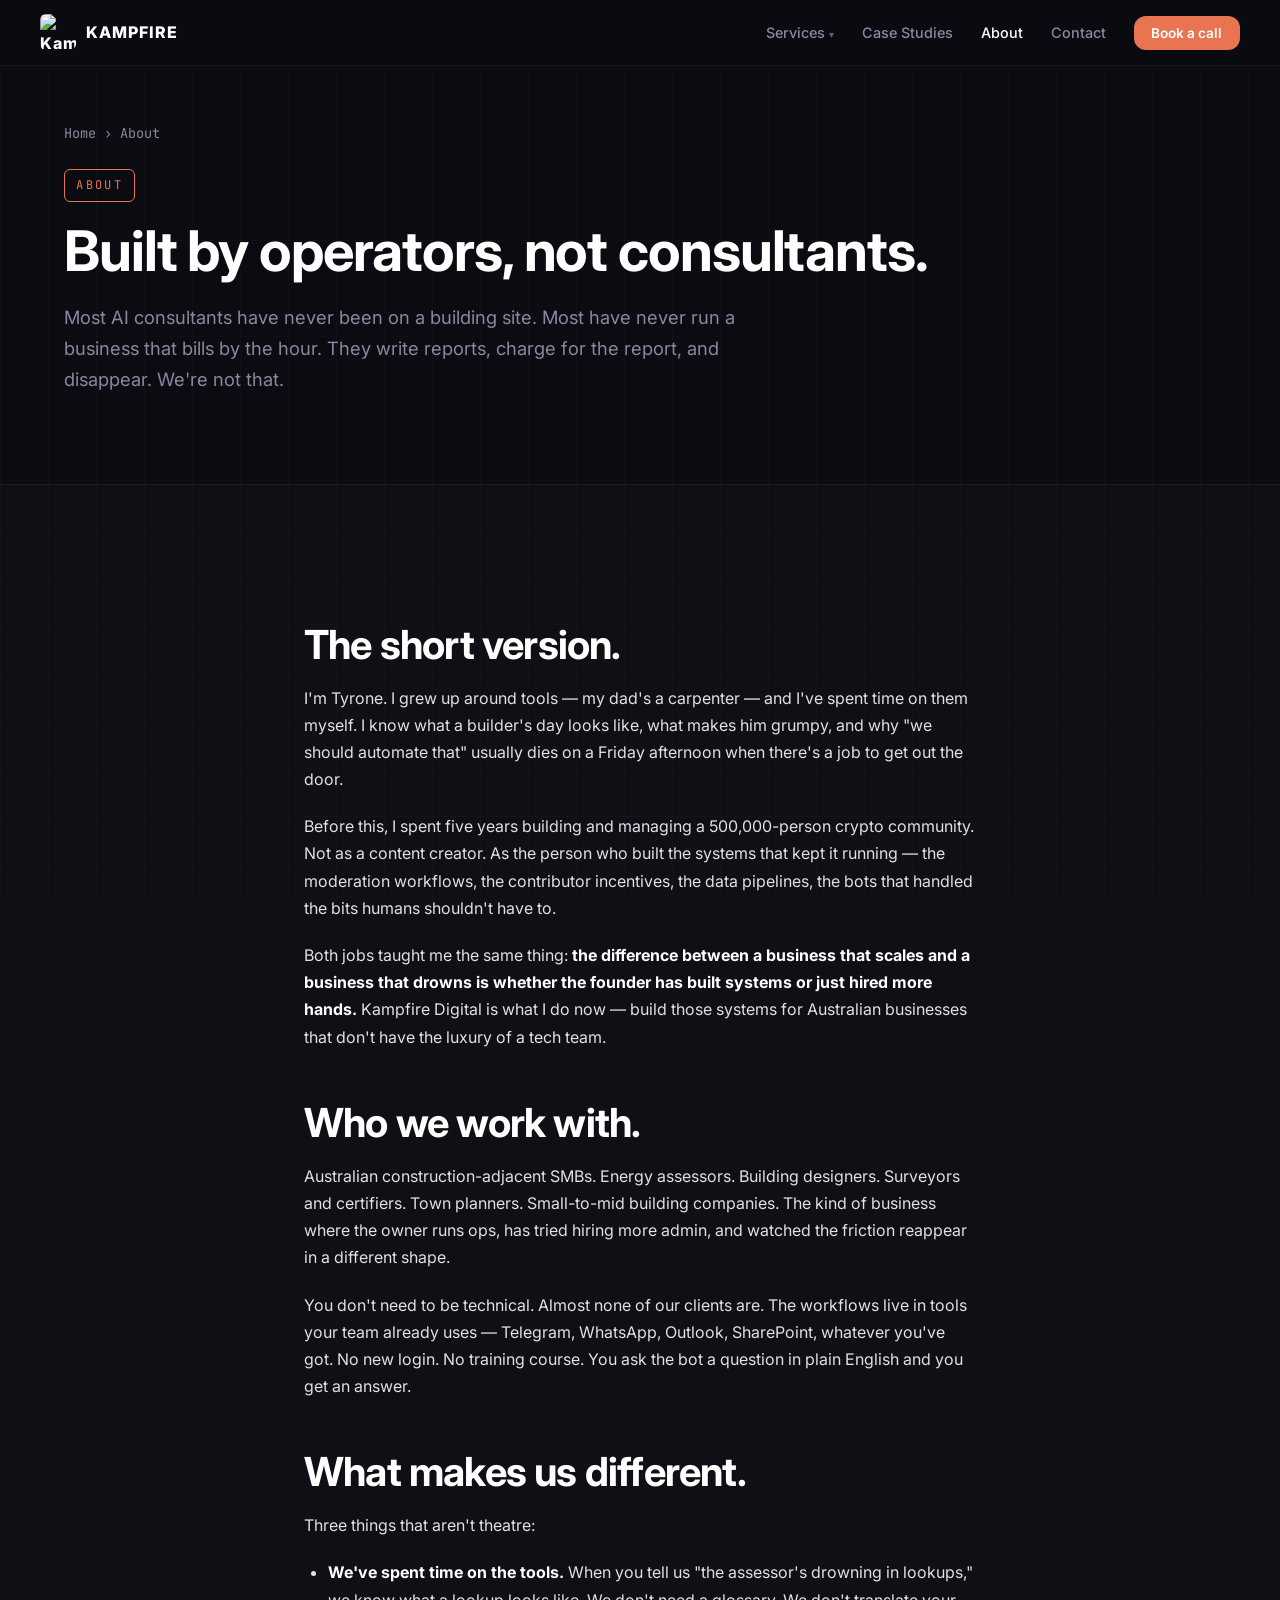
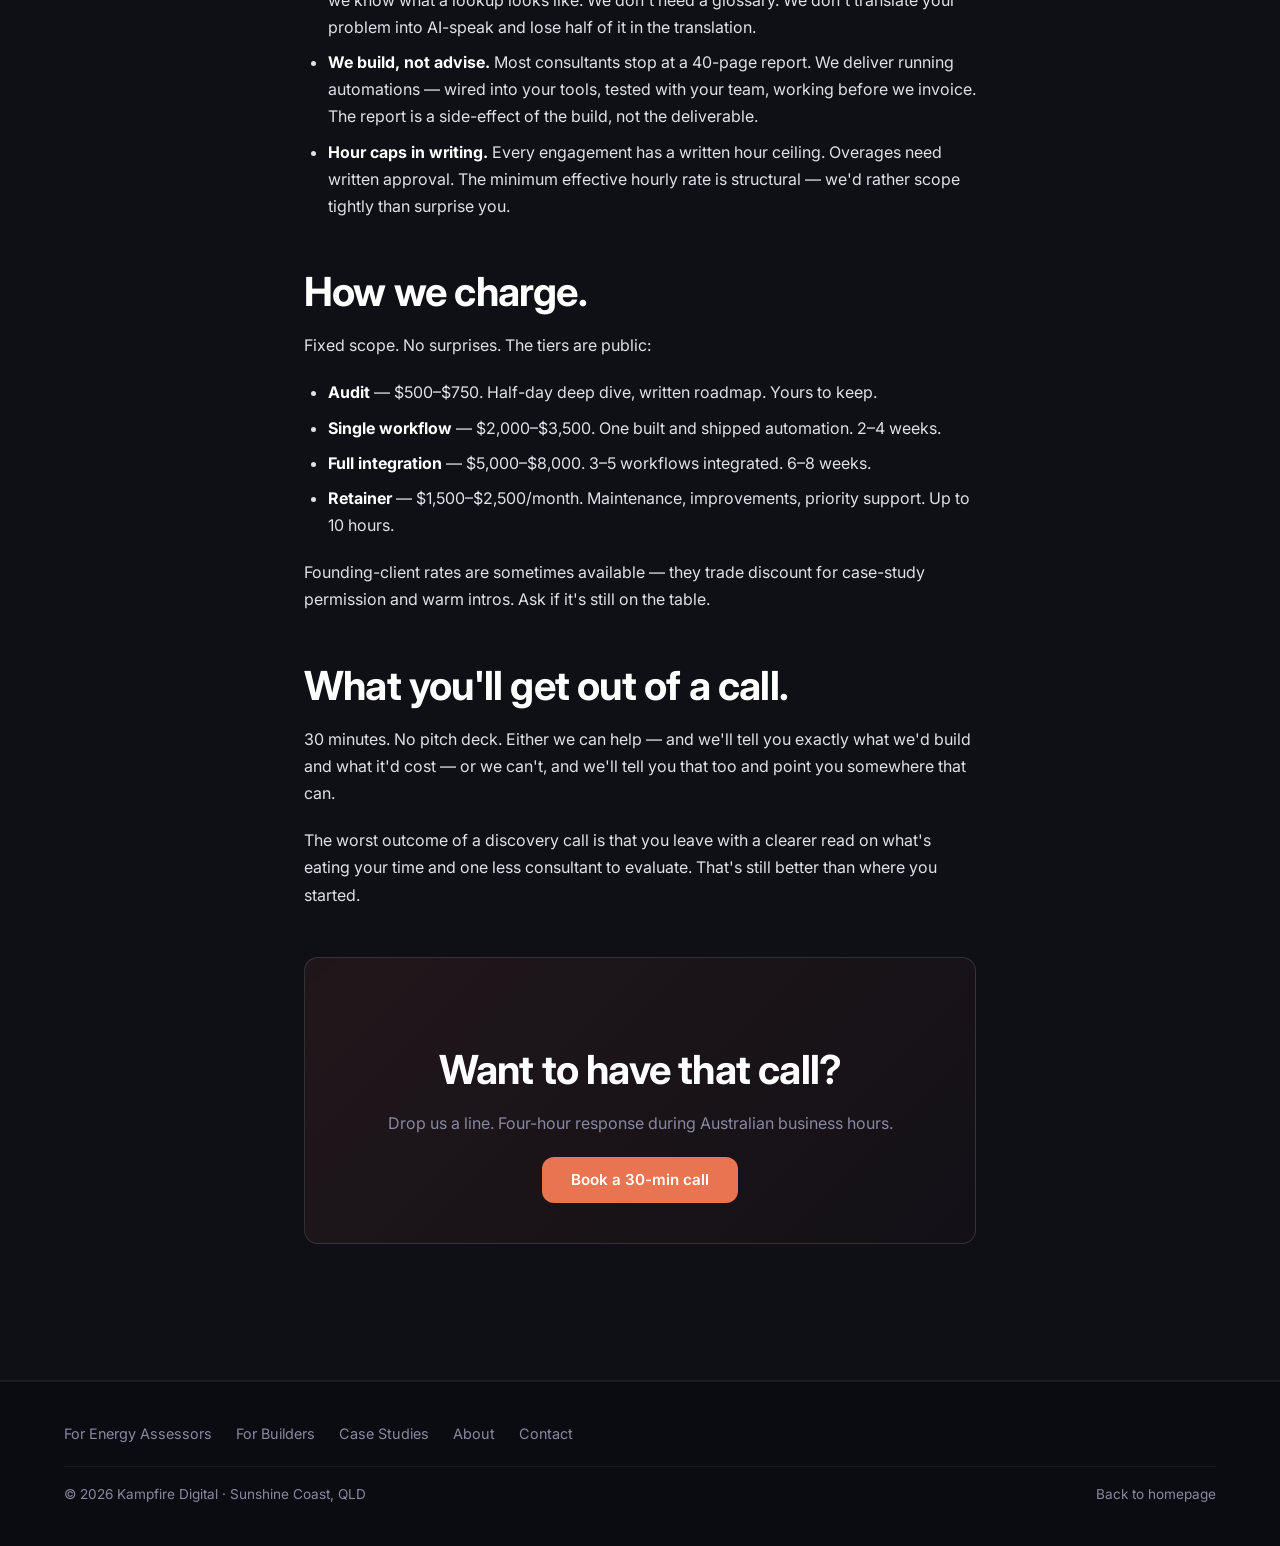
==== commit 7eb9a897: "Wave 4: conversion & content consistency - Standardise the primary booking CTA to "Book a 30-min cal" ====
--- a/about/index.html
+++ b/about/index.html
@@ -183,7 +183,7 @@
                     <p>
                         Drop us a line. Four-hour response during Australian business hours.
                     </p>
-                    <a href="/contact/" class="btn btn-primary">Get in touch</a>
+                    <a href="/contact/" class="btn btn-primary">Book a 30-min call</a>
                 </div>
             </div>
         </section>
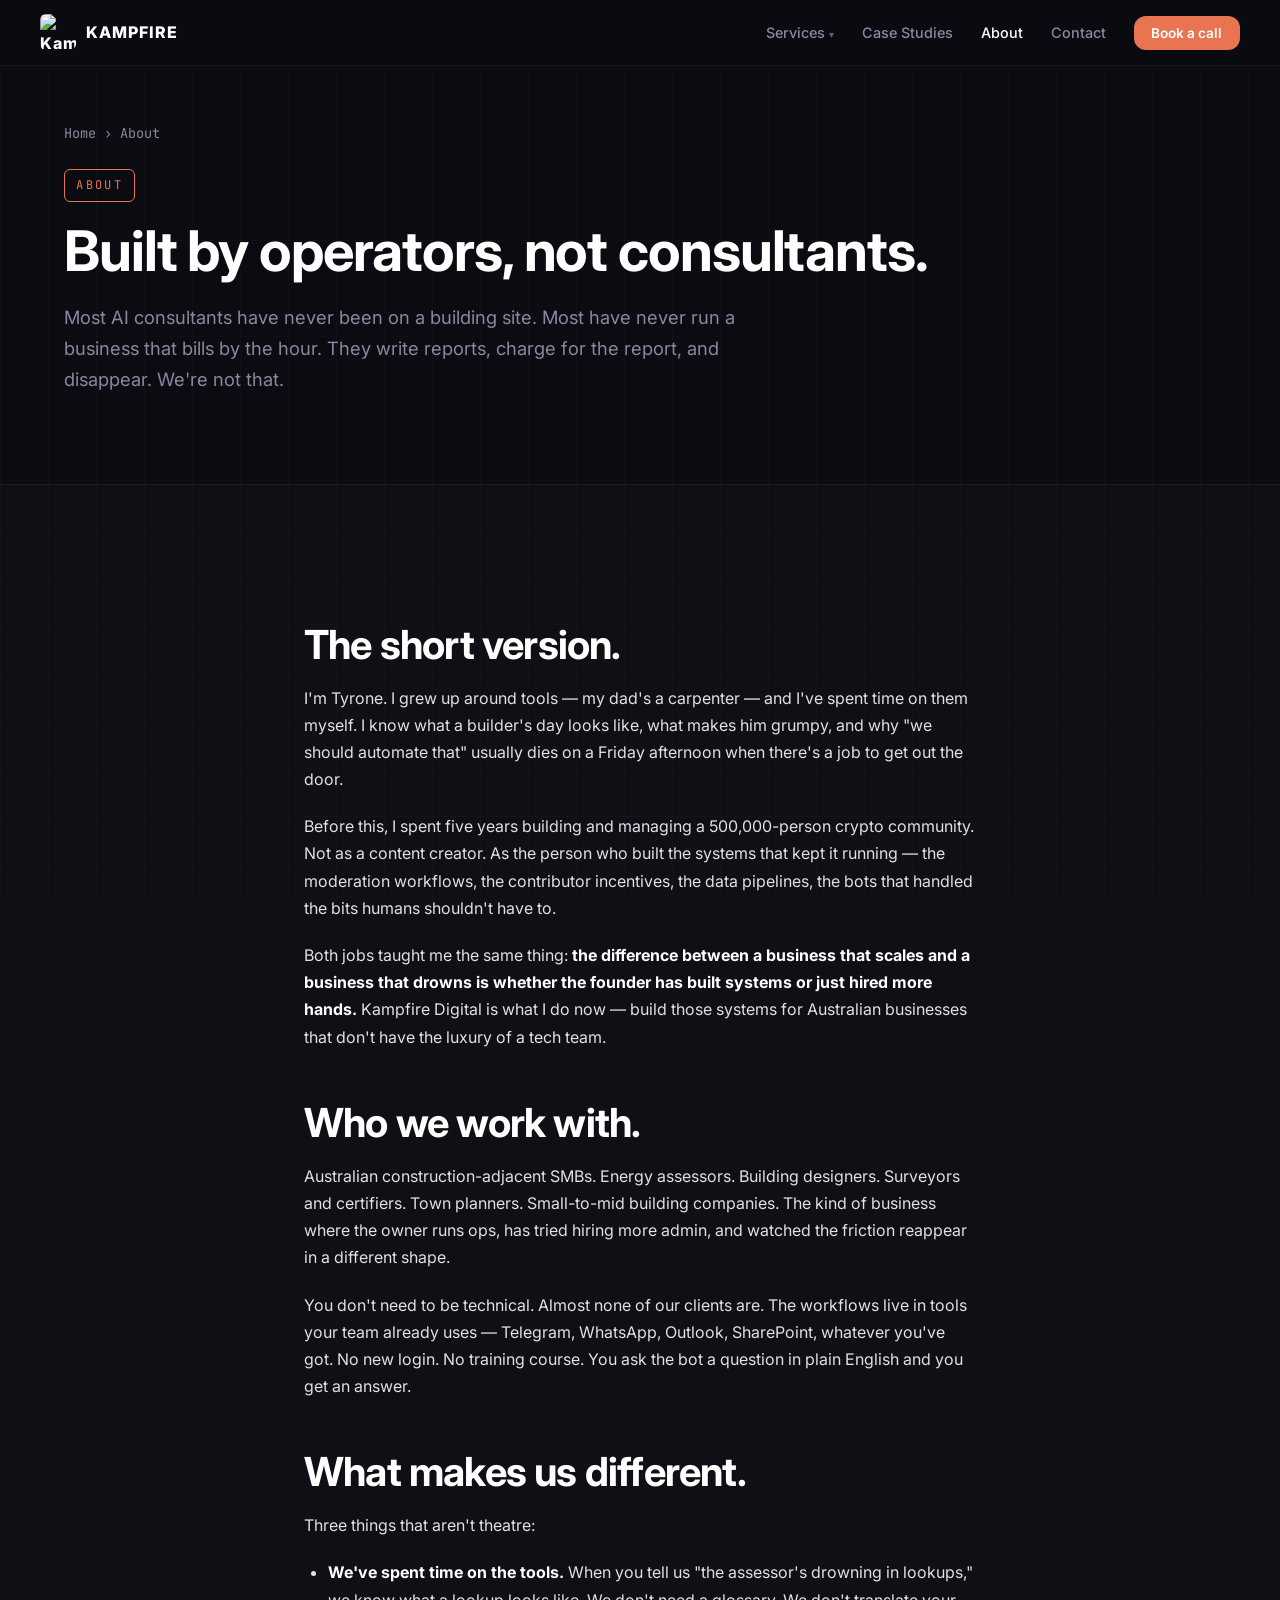
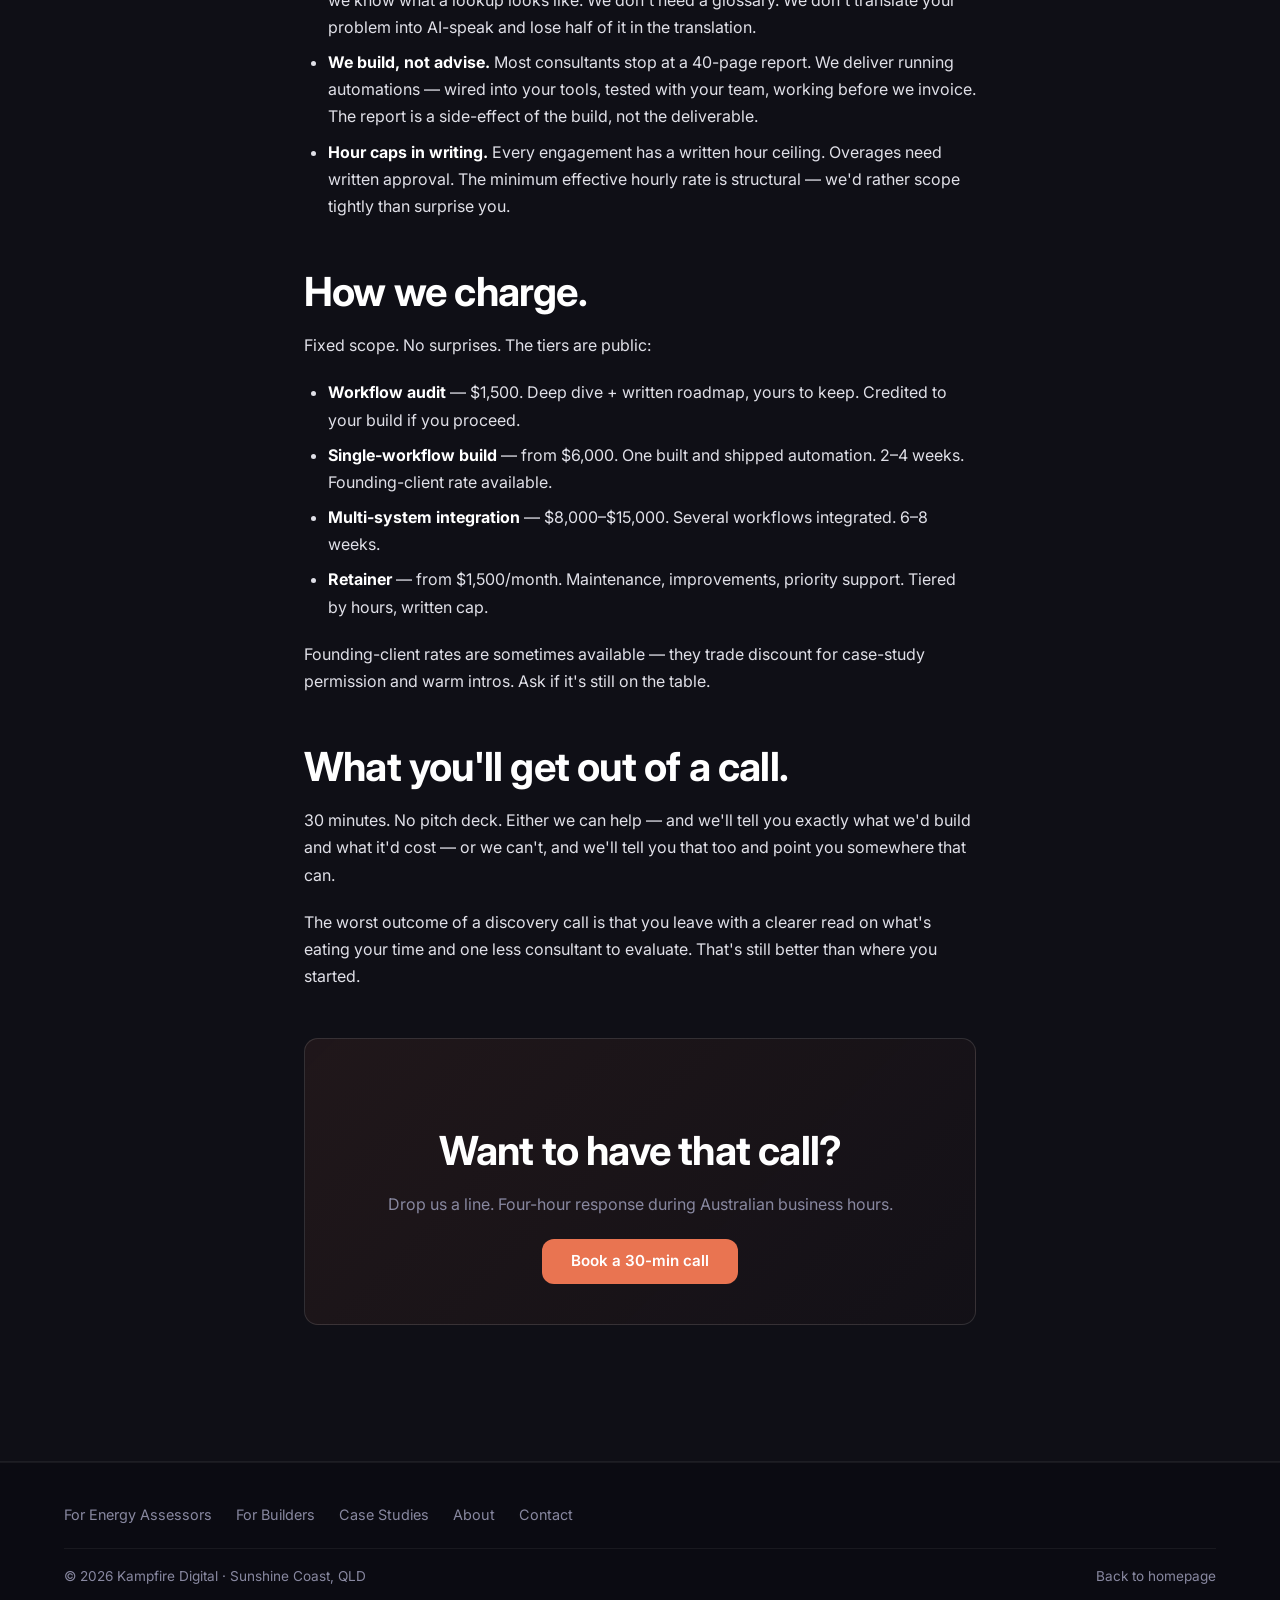
==== commit 012dd515: "Reconcile pricing to one market-researched structure Unify the two contradictory pricing models acro" ====
--- a/about/index.html
+++ b/about/index.html
@@ -158,10 +158,10 @@
                     Fixed scope. No surprises. The tiers are public:
                 </p>
                 <ul>
-                    <li><strong>Audit</strong> — $500–$750. Half-day deep dive, written roadmap. Yours to keep.</li>
-                    <li><strong>Single workflow</strong> — $2,000–$3,500. One built and shipped automation. 2–4 weeks.</li>
-                    <li><strong>Full integration</strong> — $5,000–$8,000. 3–5 workflows integrated. 6–8 weeks.</li>
-                    <li><strong>Retainer</strong> — $1,500–$2,500/month. Maintenance, improvements, priority support. Up to 10 hours.</li>
+                    <li><strong>Workflow audit</strong> — $1,500. Deep dive + written roadmap, yours to keep. Credited to your build if you proceed.</li>
+                    <li><strong>Single-workflow build</strong> — from $6,000. One built and shipped automation. 2–4 weeks. Founding-client rate available.</li>
+                    <li><strong>Multi-system integration</strong> — $8,000–$15,000. Several workflows integrated. 6–8 weeks.</li>
+                    <li><strong>Retainer</strong> — from $1,500/month. Maintenance, improvements, priority support. Tiered by hours, written cap.</li>
                 </ul>
                 <p>
                     Founding-client rates are sometimes available — they trade discount for case-study permission
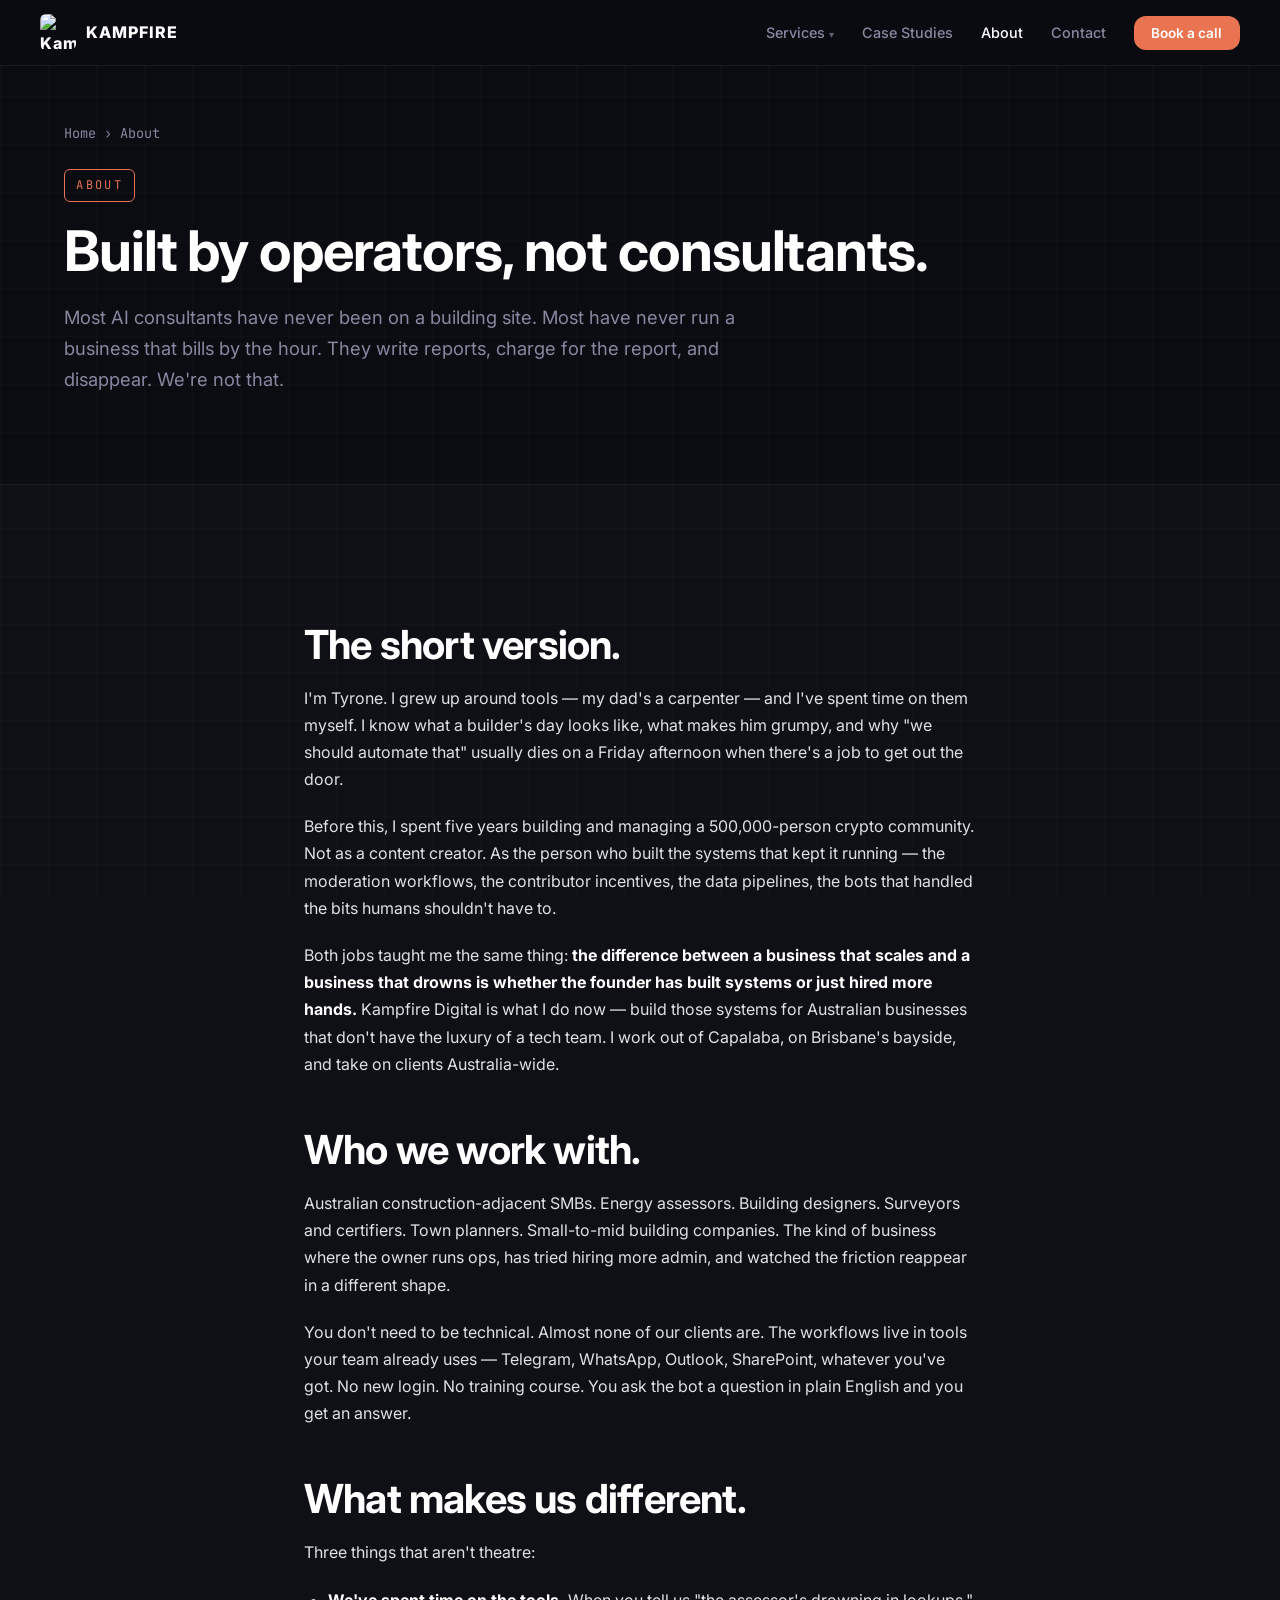
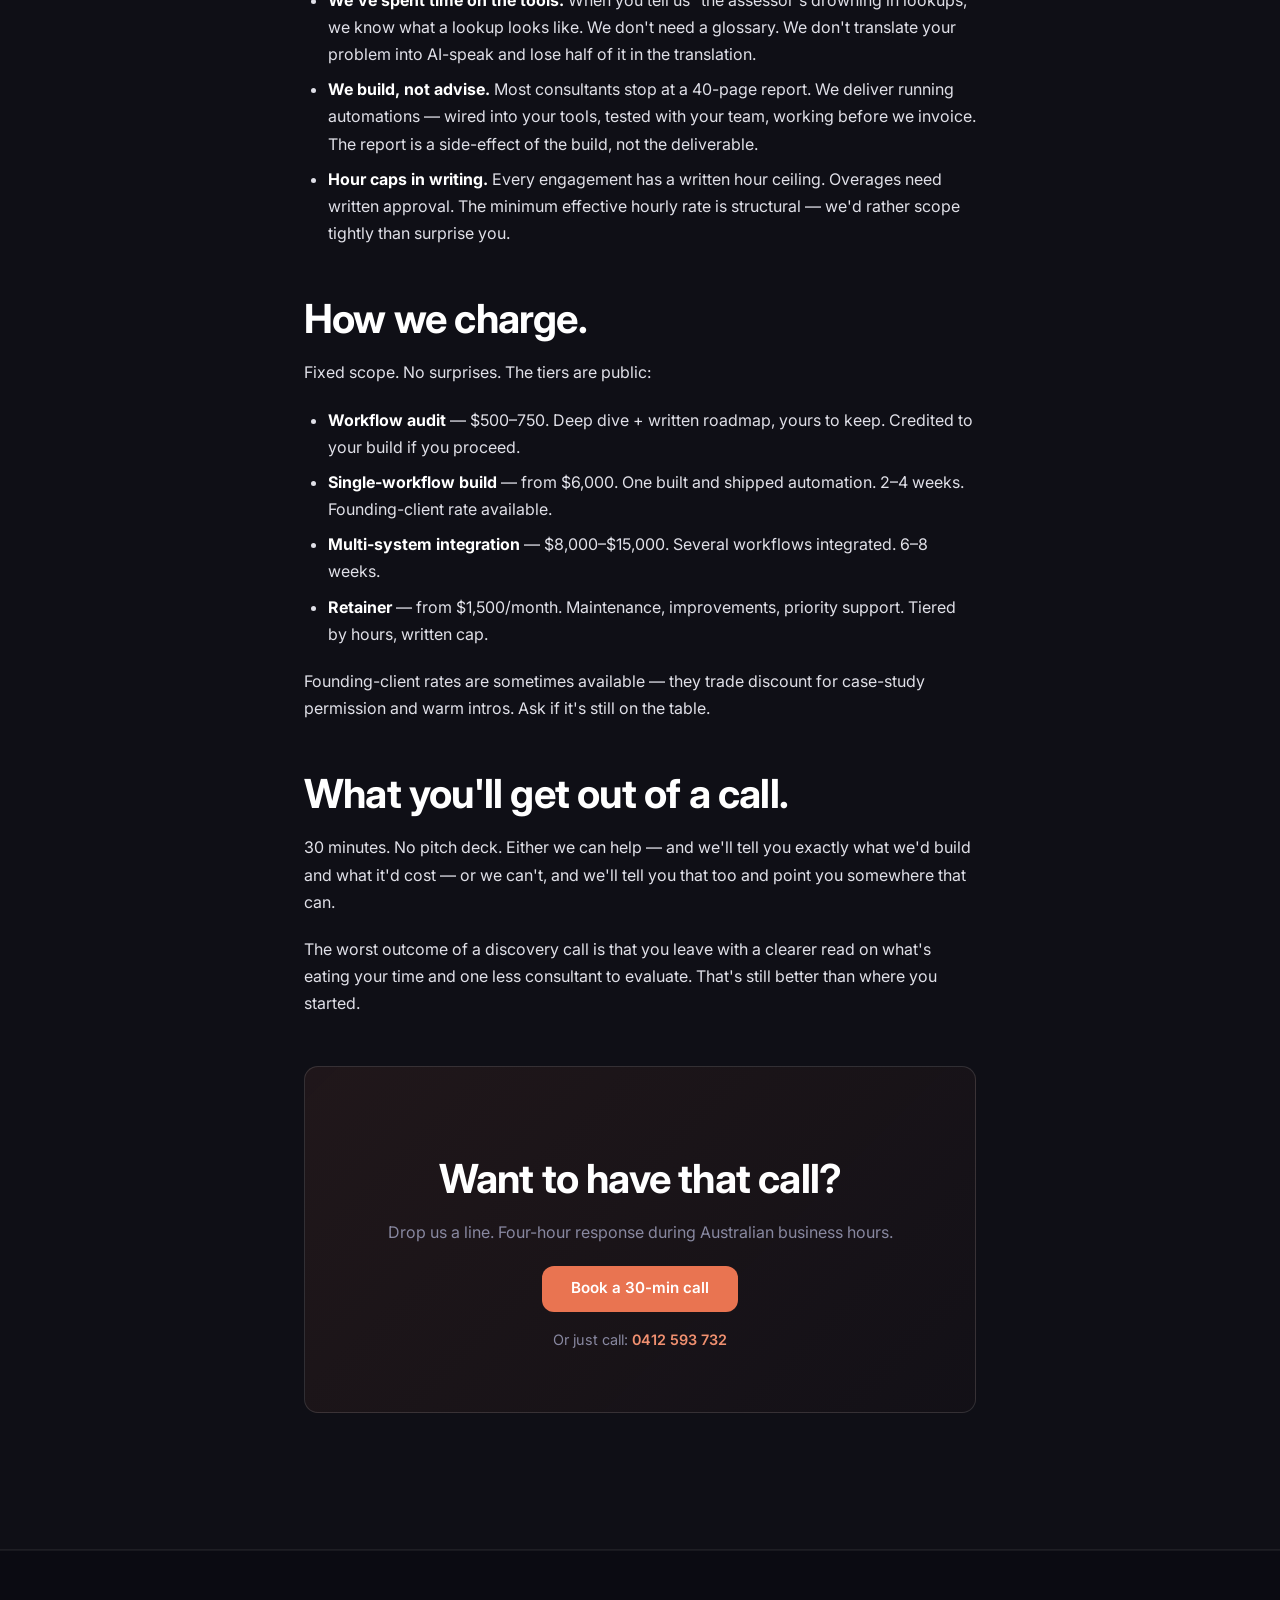
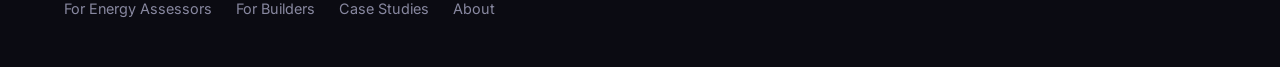
==== commit 25a7b27c: "Fix location to Capalaba site-wide, add call CTAs, audit price to $500-750 - Sunshine Coast -> Capal" ====
--- a/about/index.html
+++ b/about/index.html
@@ -1,209 +1,203 @@
-<!DOCTYPE html>
-<html lang="en-AU">
-<head>
-    <meta charset="UTF-8">
-    <meta name="viewport" content="width=device-width, initial-scale=1.0">
-
-    <!-- Google Analytics (GA4) -->
-    <script async src="https://www.googletagmanager.com/gtag/js?id=G-ZKFT47E11P"></script>
-    <script>
-      window.dataLayer = window.dataLayer || [];
-      function gtag(){dataLayer.push(arguments);}
-      gtag('js', new Date());
-      gtag('config', 'G-ZKFT47E11P');
-    </script>
-    <title>About — Kampfire Digital | Built by Operators, Not Consultants</title>
-    <meta name="description" content="Kampfire Digital is run by Tyrone van der Ley — building/carpentry background, 500K+ community ops experience, no jargon. AI consulting for Australian construction-adjacent businesses.">
-    <meta name="robots" content="index, follow, max-snippet:-1, max-image-preview:large">
-    <meta name="theme-color" content="#E97451">
-    <link rel="canonical" href="https://kampfire.digital/about/">
-
-    <meta property="og:type" content="website">
-    <meta property="og:site_name" content="Kampfire Digital">
-    <meta property="og:title" content="About — Kampfire Digital">
-    <meta property="og:description" content="Built by operators, not consultants. AI automation for Australian construction-adjacent businesses.">
-    <meta property="og:url" content="https://kampfire.digital/about/">
-    <meta property="og:image" content="https://kampfire.digital/og-image.png">
-    <meta property="og:locale" content="en_AU">
-
-    <meta name="twitter:card" content="summary_large_image">
-    <meta name="twitter:title" content="About — Kampfire Digital">
-    <meta name="twitter:description" content="Built by operators, not consultants. AI for Australian construction-adjacent businesses.">
-    <meta name="twitter:image" content="https://kampfire.digital/og-image.png">
-    <link rel="icon" type="image/png" href="/Kampfire.png">
-    <link rel="apple-touch-icon" href="/Kampfire.png">
-
-    <script type="application/ld+json">
-    {
-      "@context": "https://schema.org",
-      "@type": "AboutPage",
-      "name": "About Kampfire Digital",
-      "url": "https://kampfire.digital/about/",
-      "mainEntity": {
-        "@type": "Person",
-        "name": "Tyrone van der Ley",
-        "jobTitle": "Founder",
-        "worksFor": {
-          "@type": "Organization",
-          "name": "Kampfire Digital"
-        }
-      }
-    }
-    </script>
-
-    <link rel="preconnect" href="https://fonts.googleapis.com">
-    <link rel="preconnect" href="https://fonts.gstatic.com" crossorigin>
-    <link href="https://fonts.googleapis.com/css2?family=Inter:wght@300;400;500;600;700;800&family=JetBrains+Mono:wght@400;500&display=swap" rel="stylesheet">
-    <link rel="stylesheet" href="/css/site.css">
-</head>
-<body>
-
-    <header>
-        <div class="container header-inner">
-            <a href="/" class="logo">
-                <img src="/Kampfire.png" alt="Kampfire Digital" width="36" height="36">
-                KAMPFIRE
-            </a>
-            <nav>
-                <ul>
-                    <li class="has-dropdown">
-                        <a href="/services/">Services <span class="dropdown-caret">&#9662;</span></a>
-                        <div class="dropdown">
-                            <a href="/services/ai-for-energy-assessors/">Energy Assessors<span>NatHERS &amp; BASIX admin automation</span></a>
-                            <a href="/services/admin-automation-for-builders/">Builders<span>Quote, intake &amp; scheduling workflows</span></a>
-                        </div>
-                    </li>
-                    <li><a href="/case-studies/">Case Studies</a></li>
-                    <li><a href="/about/" class="active">About</a></li>
-                    <li><a href="/contact/">Contact</a></li>
-                    <li><a href="/contact/" class="nav-cta">Book a call</a></li>
-                </ul>
-            </nav>
-            <button class="hamburger" aria-label="Toggle navigation" aria-expanded="false">
-                <span></span><span></span><span></span>
-            </button>
-        </div>
-    </header>
-    <div class="mobile-nav" id="mobileNav">
-        <span class="mobile-sub">Services</span>
-        <a href="/services/ai-for-energy-assessors/">Energy Assessors</a>
-        <a href="/services/admin-automation-for-builders/">Builders</a>
-        <a href="/case-studies/">Case Studies</a>
-        <a href="/about/">About</a>
-        <a href="/contact/">Contact</a>
-        <a href="/contact/" class="mobile-cta">Book a call</a>
-    </div>
-
-    <main>
-        <section>
-            <div class="container">
-                <div class="breadcrumb">
-                    <a href="/">Home</a> &rsaquo; About
-                </div>
-                <p class="section-label">About</p>
-                <h1>Built by operators, not consultants.</h1>
-                <p style="font-size: 1.15rem; color: var(--text-muted); max-width: 720px; margin-top: 1rem;">
-                    Most AI consultants have never been on a building site. Most have never run a business that
-                    bills by the hour. They write reports, charge for the report, and disappear. We're not that.
-                </p>
-            </div>
-        </section>
-
-        <section style="background: rgba(255,255,255,0.02); border-top: 1px solid var(--border-card); border-bottom: 1px solid var(--border-card);">
-            <div class="container prose">
-                <h2>The short version.</h2>
-                <p>
-                    I'm Tyrone. I grew up around tools — my dad's a carpenter — and I've spent time on them
-                    myself. I know what a builder's day looks like, what makes him grumpy, and why "we should
-                    automate that" usually dies on a Friday afternoon when there's a job to get out the door.
-                </p>
-                <p>
-                    Before this, I spent five years building and managing a 500,000-person crypto community.
-                    Not as a content creator. As the person who built the systems that kept it running — the
-                    moderation workflows, the contributor incentives, the data pipelines, the bots that handled
-                    the bits humans shouldn't have to.
-                </p>
-                <p>
-                    Both jobs taught me the same thing: <strong>the difference between a business that scales and
-                    a business that drowns is whether the founder has built systems or just hired more hands.</strong>
-                    Kampfire Digital is what I do now — build those systems for Australian businesses that don't
-                    have the luxury of a tech team.
-                </p>
-
-                <h2>Who we work with.</h2>
-                <p>
-                    Australian construction-adjacent SMBs. Energy assessors. Building designers. Surveyors and
-                    certifiers. Town planners. Small-to-mid building companies. The kind of business where the
-                    owner runs ops, has tried hiring more admin, and watched the friction reappear in a different
-                    shape.
-                </p>
-                <p>
-                    You don't need to be technical. Almost none of our clients are. The workflows live in tools
-                    your team already uses — Telegram, WhatsApp, Outlook, SharePoint, whatever you've got. No new
-                    login. No training course. You ask the bot a question in plain English and you get an answer.
-                </p>
-
-                <h2>What makes us different.</h2>
-                <p>
-                    Three things that aren't theatre:
-                </p>
-                <ul>
-                    <li><strong>We've spent time on the tools.</strong> When you tell us "the assessor's drowning in lookups," we know what a lookup looks like. We don't need a glossary. We don't translate your problem into AI-speak and lose half of it in the translation.</li>
-                    <li><strong>We build, not advise.</strong> Most consultants stop at a 40-page report. We deliver running automations — wired into your tools, tested with your team, working before we invoice. The report is a side-effect of the build, not the deliverable.</li>
-                    <li><strong>Hour caps in writing.</strong> Every engagement has a written hour ceiling. Overages need written approval. The minimum effective hourly rate is structural — we'd rather scope tightly than surprise you.</li>
-                </ul>
-
-                <h2>How we charge.</h2>
-                <p>
-                    Fixed scope. No surprises. The tiers are public:
-                </p>
-                <ul>
-                    <li><strong>Workflow audit</strong> — $1,500. Deep dive + written roadmap, yours to keep. Credited to your build if you proceed.</li>
-                    <li><strong>Single-workflow build</strong> — from $6,000. One built and shipped automation. 2–4 weeks. Founding-client rate available.</li>
-                    <li><strong>Multi-system integration</strong> — $8,000–$15,000. Several workflows integrated. 6–8 weeks.</li>
-                    <li><strong>Retainer</strong> — from $1,500/month. Maintenance, improvements, priority support. Tiered by hours, written cap.</li>
-                </ul>
-                <p>
-                    Founding-client rates are sometimes available — they trade discount for case-study permission
-                    and warm intros. Ask if it's still on the table.
-                </p>
-
-                <h2>What you'll get out of a call.</h2>
-                <p>
-                    30 minutes. No pitch deck. Either we can help — and we'll tell you exactly what we'd build and
-                    what it'd cost — or we can't, and we'll tell you that too and point you somewhere that can.
-                </p>
-                <p>
-                    The worst outcome of a discovery call is that you leave with a clearer read on what's eating
-                    your time and one less consultant to evaluate. That's still better than where you started.
-                </p>
-
-                <div class="cta-block" style="margin-top: 3rem;">
-                    <h2>Want to have that call?</h2>
-                    <p>
-                        Drop us a line. Four-hour response during Australian business hours.
-                    </p>
-                    <a href="/contact/" class="btn btn-primary">Book a 30-min call</a>
-                </div>
-            </div>
-        </section>
-    </main>
-
-    <footer>
-        <div class="container footer-inner">
-            <div class="footer-links">
-                <a href="/services/ai-for-energy-assessors/">For Energy Assessors</a>
-                <a href="/services/admin-automation-for-builders/">For Builders</a>
-                <a href="/case-studies/">Case Studies</a>
-                <a href="/about/">About</a>
-                <a href="/contact/">Contact</a>
-            </div>
-            <div class="footer-meta">
-                <span>&copy; 2026 Kampfire Digital &middot; Sunshine Coast, QLD</span>
-                <a href="/">Back to homepage</a>
-            </div>
-        </div>
-    </footer>
-    <script src="/js/site.js"></script>
-</body>
-</html>
+<!DOCTYPE html>
+<html lang="en-AU">
+<head>
+    <meta charset="UTF-8">
+    <meta name="viewport" content="width=device-width, initial-scale=1.0">
+
+    <!-- Google Analytics (GA4) -->
+    <script async src="https://www.googletagmanager.com/gtag/js?id=G-ZKFT47E11P"></script>
+    <script>
+      window.dataLayer = window.dataLayer || [];
+      function gtag(){dataLayer.push(arguments);}
+      gtag('js', new Date());
+      gtag('config', 'G-ZKFT47E11P');
+    </script>
+    <title>About — Kampfire Digital | Built by Operators, Not Consultants</title>
+    <meta name="description" content="Kampfire Digital is run by Tyrone van der Ley — building/carpentry background, 500K+ community ops experience, no jargon. AI consulting for Australian construction-adjacent businesses.">
+    <meta name="robots" content="index, follow, max-snippet:-1, max-image-preview:large">
+    <meta name="theme-color" content="#E97451">
+    <link rel="canonical" href="https://kampfire.digital/about/">
+
+    <meta property="og:type" content="website">
+    <meta property="og:site_name" content="Kampfire Digital">
+    <meta property="og:title" content="About — Kampfire Digital">
+    <meta property="og:description" content="Built by operators, not consultants. AI automation for Australian construction-adjacent businesses.">
+    <meta property="og:url" content="https://kampfire.digital/about/">
+    <meta property="og:image" content="https://kampfire.digital/og-image.png">
+    <meta property="og:locale" content="en_AU">
+
+    <meta name="twitter:card" content="summary_large_image">
+    <meta name="twitter:title" content="About — Kampfire Digital">
+    <meta name="twitter:description" content="Built by operators, not consultants. AI for Australian construction-adjacent businesses.">
+    <meta name="twitter:image" content="https://kampfire.digital/og-image.png">
+    <link rel="icon" type="image/png" href="/Kampfire.png">
+    <link rel="apple-touch-icon" href="/Kampfire.png">
+
+    <script type="application/ld+json">
+    {
+      "@context": "https://schema.org",
+      "@type": "AboutPage",
+      "name": "About Kampfire Digital",
+      "url": "https://kampfire.digital/about/",
+      "mainEntity": {
+        "@type": "Person",
+        "name": "Tyrone van der Ley",
+        "jobTitle": "Founder",
+        "worksFor": {
+          "@type": "Organization",
+          "name": "Kampfire Digital"
+        }
+      }
+    }
+    </script>
+
+    <link rel="preconnect" href="https://fonts.googleapis.com">
+    <link rel="preconnect" href="https://fonts.gstatic.com" crossorigin>
+    <link href="https://fonts.googleapis.com/css2?family=Inter:wght@300;400;500;600;700;800&family=JetBrains+Mono:wght@400;500&display=swap" rel="stylesheet">
+    <link rel="stylesheet" href="/css/site.css">
+</head>
+<body>
+
+    <header>
+        <div class="container header-inner">
+            <a href="/" class="logo">
+                <img src="/Kampfire.png" alt="Kampfire Digital" width="36" height="36">
+                KAMPFIRE
+            </a>
+            <nav>
+                <ul>
+                    <li class="has-dropdown">
+                        <a href="/services/">Services <span class="dropdown-caret">&#9662;</span></a>
+                        <div class="dropdown">
+                            <a href="/services/ai-for-energy-assessors/">Energy Assessors<span>NatHERS &amp; BASIX admin automation</span></a>
+                            <a href="/services/admin-automation-for-builders/">Builders<span>Quote, intake &amp; scheduling workflows</span></a>
+                        </div>
+                    </li>
+                    <li><a href="/case-studies/">Case Studies</a></li>
+                    <li><a href="/about/" class="active">About</a></li>
+                    <li><a href="/contact/">Contact</a></li>
+                    <li><a href="/contact/" class="nav-cta">Book a call</a></li>
+                </ul>
+            </nav>
+            <button class="hamburger" aria-label="Toggle navigation" aria-expanded="false">
+                <span></span><span></span><span></span>
+            </button>
+        </div>
+    </header>
+    <div class="mobile-nav" id="mobileNav">
+        <span class="mobile-sub">Services</span>
+        <a href="/services/ai-for-energy-assessors/">Energy Assessors</a>
+        <a href="/services/admin-automation-for-builders/">Builders</a>
+        <a href="/case-studies/">Case Studies</a>
+        <a href="/about/">About</a>
+        <a href="/contact/">Contact</a>
+        <a href="/contact/" class="mobile-cta">Book a call</a>
+    </div>
+
+    <main>
+        <section>
+            <div class="container">
+                <div class="breadcrumb">
+                    <a href="/">Home</a> &rsaquo; About
+                </div>
+                <p class="section-label">About</p>
+                <h1>Built by operators, not consultants.</h1>
+                <p style="font-size: 1.15rem; color: var(--text-muted); max-width: 720px; margin-top: 1rem;">
+                    Most AI consultants have never been on a building site. Most have never run a business that
+                    bills by the hour. They write reports, charge for the report, and disappear. We're not that.
+                </p>
+            </div>
+        </section>
+
+        <section style="background: rgba(255,255,255,0.02); border-top: 1px solid var(--border-card); border-bottom: 1px solid var(--border-card);">
+            <div class="container prose">
+                <h2>The short version.</h2>
+                <p>
+                    I'm Tyrone. I grew up around tools — my dad's a carpenter — and I've spent time on them
+                    myself. I know what a builder's day looks like, what makes him grumpy, and why "we should
+                    automate that" usually dies on a Friday afternoon when there's a job to get out the door.
+                </p>
+                <p>
+                    Before this, I spent five years building and managing a 500,000-person crypto community.
+                    Not as a content creator. As the person who built the systems that kept it running — the
+                    moderation workflows, the contributor incentives, the data pipelines, the bots that handled
+                    the bits humans shouldn't have to.
+                </p>
+                <p>
+                    Both jobs taught me the same thing: <strong>the difference between a business that scales and
+                    a business that drowns is whether the founder has built systems or just hired more hands.</strong>
+                    Kampfire Digital is what I do now — build those systems for Australian businesses that don't
+                    have the luxury of a tech team. I work out of Capalaba, on Brisbane's bayside, and take on
+                    clients Australia-wide.
+                </p>
+
+                <h2>Who we work with.</h2>
+                <p>
+                    Australian construction-adjacent SMBs. Energy assessors. Building designers. Surveyors and
+                    certifiers. Town planners. Small-to-mid building companies. The kind of business where the
+                    owner runs ops, has tried hiring more admin, and watched the friction reappear in a different
+                    shape.
+                </p>
+                <p>
+                    You don't need to be technical. Almost none of our clients are. The workflows live in tools
+                    your team already uses — Telegram, WhatsApp, Outlook, SharePoint, whatever you've got. No new
+                    login. No training course. You ask the bot a question in plain English and you get an answer.
+                </p>
+
+                <h2>What makes us different.</h2>
+                <p>
+                    Three things that aren't theatre:
+                </p>
+                <ul>
+                    <li><strong>We've spent time on the tools.</strong> When you tell us "the assessor's drowning in lookups," we know what a lookup looks like. We don't need a glossary. We don't translate your problem into AI-speak and lose half of it in the translation.</li>
+                    <li><strong>We build, not advise.</strong> Most consultants stop at a 40-page report. We deliver running automations — wired into your tools, tested with your team, working before we invoice. The report is a side-effect of the build, not the deliverable.</li>
+                    <li><strong>Hour caps in writing.</strong> Every engagement has a written hour ceiling. Overages need written approval. The minimum effective hourly rate is structural — we'd rather scope tightly than surprise you.</li>
+                </ul>
+
+                <h2>How we charge.</h2>
+                <p>
+                    Fixed scope. No surprises. The tiers are public:
+                </p>
+                <ul>
+                    <li><strong>Workflow audit</strong> — $500–750. Deep dive + written roadmap, yours to keep. Credited to your build if you proceed.</li>
+                    <li><strong>Single-workflow build</strong> — from $6,000. One built and shipped automation. 2–4 weeks. Founding-client rate available.</li>
+                    <li><strong>Multi-system integration</strong> — $8,000–$15,000. Several workflows integrated. 6–8 weeks.</li>
+                    <li><strong>Retainer</strong> — from $1,500/month. Maintenance, improvements, priority support. Tiered by hours, written cap.</li>
+                </ul>
+                <p>
+                    Founding-client rates are sometimes available — they trade discount for case-study permission
+                    and warm intros. Ask if it's still on the table.
+                </p>
+
+                <h2>What you'll get out of a call.</h2>
+                <p>
+                    30 minutes. No pitch deck. Either we can help — and we'll tell you exactly what we'd build and
+                    what it'd cost — or we can't, and we'll tell you that too and point you somewhere that can.
+                </p>
+                <p>
+                    The worst outcome of a discovery call is that you leave with a clearer read on what's eating
+                    your time and one less consultant to evaluate. That's still better than where you started.
+                </p>
+
+                <div class="cta-block" style="margin-top: 3rem;">
+                    <h2>Want to have that call?</h2>
+                    <p>
+                        Drop us a line. Four-hour response during Australian business hours.
+                    </p>
+                    <a href="/contact/" class="btn btn-primary">Book a 30-min call</a>
+                    <p style="margin-top: 1rem; font-size: 0.9rem;">
+                        Or just call: <a href="tel:+61412593732" style="font-weight: 600; white-space: nowrap;">0412 593 732</a>
+                    </p>
+                </div>
+            </div>
+        </section>
+    </main>
+
+    <footer>
+        <div class="container footer-inner">
+            <div class="footer-links">
+                <a href="/services/ai-for-energy-assessors/">For Energy Assessors</a>
+                <a href="/services/admin-automation-for-builders/">For Builders</a>
+                <a href="/case-studies/">Case Studies</a>
+                <a href="/about/">About</a>
+                <a hre
--- a/css/site.css
+++ b/css/site.css
@@ -1,700 +1,701 @@
-/* ===== Kampfire Digital — Unified Design System =====
-   Single source of truth for ALL pages (homepage + sub-pages + case studies).
-   The homepage no longer carries its own inline CSS — everything lives here.
-   Behaviour (mobile nav, scroll reveal, header shadow) lives in /js/site.js. */
-
-*, *::before, *::after { margin: 0; padding: 0; box-sizing: border-box; }
-
-:root {
-    --bg: #0B0B12;
-    --bg-card: #12121E;
-    --bg-card-hover: #1A1A2A;
-    --border-card: rgba(255,255,255,0.06);
-    --border-card-strong: rgba(255,255,255,0.12);
-    --primary: #E97451;
-    --primary-dark: #C4572B;
-    --primary-light: #F09070;
-    --accent: #4ade80;
-    --warn: #F5A623;
-    --text: #E0E0E8;
-    --text-muted: #8888A0;     /* ~5.6:1 on --bg, passes AA */
-    --text-dim: #7B7B92;        /* raised from #5a5a70 (was 2.9:1) to pass AA */
-    --white: #FFFFFF;
-    --font-body: 'Inter', -apple-system, BlinkMacSystemFont, 'Segoe UI', sans-serif;
-    --font-mono: 'JetBrains Mono', 'Fira Code', monospace;
-    --max-width: 1200px;
-    --radius: 12px;
-    --radius-sm: 6px;
-    --radius-lg: 14px;
-}
-
-html { scroll-behavior: smooth; -webkit-text-size-adjust: 100%; }
-
-body {
-    font-family: var(--font-body);
-    background: var(--bg);
-    color: var(--text);
-    line-height: 1.7;
-    font-size: 1rem;
-    overflow-x: hidden;
-    -webkit-font-smoothing: antialiased;
-    -moz-osx-font-smoothing: grayscale;
-}
-
-/* Subtle grid background */
-body::before {
-    content: '';
-    position: fixed;
-    inset: 0;
-    z-index: 0;
-    pointer-events: none;
-    background-image:
-        linear-gradient(rgba(255,255,255,0.018) 1px, transparent 1px),
-        linear-gradient(90deg, rgba(255,255,255,0.018) 1px, transparent 1px);
-    background-size: 48px 48px;
-}
-
-.container {
-    max-width: var(--max-width);
-    margin: 0 auto;
-    padding: 0 1.5rem;
-    position: relative;
-    z-index: 1;
-}
-
-.sr-only {
-    position: absolute; width: 1px; height: 1px;
-    padding: 0; margin: -1px; overflow: hidden;
-    clip: rect(0,0,0,0); border: 0;
-}
-
-/* ===== ACCESSIBILITY — global focus ring ===== */
-a:focus-visible,
-button:focus-visible,
-.btn:focus-visible,
-.hamburger:focus-visible,
-input:focus-visible,
-select:focus-visible,
-textarea:focus-visible {
-    outline: 2px solid var(--primary-light);
-    outline-offset: 2px;
-    border-radius: var(--radius-sm);
-}
-
-/* ===== HEADER ===== */
-header {
-    position: sticky;
-    top: 0;
-    z-index: 100;
-    background: rgba(11, 11, 18, 0.85);
-    backdrop-filter: blur(12px);
-    -webkit-backdrop-filter: blur(12px);
-    border-bottom: 1px solid var(--border-card);
-    transition: box-shadow 0.3s ease;
-}
-header.scrolled { box-shadow: 0 4px 30px rgba(0,0,0,0.4); }
-
-.header-inner {
-    display: flex;
-    justify-content: space-between;
-    align-items: center;
-    padding: 0.9rem 0;
-}
-
-.logo {
-    display: flex;
-    align-items: center;
-    gap: 0.65rem;
-    font-weight: 800;
-    letter-spacing: 0.06em;
-    color: var(--white);
-    text-decoration: none;
-    font-size: 1rem;
-}
-.logo img { display: block; width: 36px; height: 36px; border-radius: var(--radius-sm); }
-
-header nav ul {
-    display: flex;
-    align-items: center;
-    gap: 1.75rem;
-    list-style: none;
-}
-header nav a {
-    color: var(--text-muted);
-    text-decoration: none;
-    font-size: 0.9rem;
-    font-weight: 500;
-    transition: color 0.2s ease;
-}
-header nav a:hover,
-header nav a.active { color: var(--white); }
-
-/* Persistent nav CTA button */
-.nav-cta {
-    padding: 0.55rem 1.1rem;
-    border-radius: var(--radius);
-    background: var(--primary);
-    color: var(--white) !important;
-    font-weight: 600;
-    font-size: 0.85rem;
-    transition: background 0.2s ease, transform 0.15s ease;
-}
-.nav-cta:hover {
-    background: var(--primary-dark);
-    color: var(--white) !important;
-    transform: translateY(-1px);
-}
-
-/* ===== SERVICES DROPDOWN (Wave 1) ===== */
-.has-dropdown { position: relative; }
-.dropdown {
-    position: absolute;
-    top: 100%;
-    left: 0;
-    min-width: 230px;
-    background: rgba(18,18,30,0.98);
-    backdrop-filter: blur(12px);
-    border: 1px solid var(--border-card-strong);
-    border-radius: var(--radius);
-    padding: 0.5rem;
-    display: none;
-    flex-direction: column;
-    gap: 0.15rem;
-    box-shadow: 0 12px 40px rgba(0,0,0,0.45);
-}
-.has-dropdown:hover .dropdown,
-.has-dropdown:focus-within .dropdown { display: flex; }
-.dropdown a {
-    padding: 0.6rem 0.75rem;
-    border-radius: var(--radius-sm);
-    font-size: 0.88rem;
-    color: var(--text) !important;
-    transition: background 0.15s ease, color 0.15s ease;
-}
-.dropdown a:hover { background: rgba(255,255,255,0.05); color: var(--white) !important; }
-.dropdown a span { display: block; font-size: 0.75rem; color: var(--text-muted); margin-top: 0.1rem; }
-.dropdown-caret { font-size: 0.7em; opacity: 0.7; }
-
-/* Hamburger */
-.hamburger {
-    display: none;
-    flex-direction: column;
-    gap: 5px;
-    background: none;
-    border: none;
-    cursor: pointer;
-    padding: 4px;
-    z-index: 101;
-}
-.hamburger span {
-    display: block;
-    width: 24px;
-    height: 2px;
-    background: var(--white);
-    border-radius: 2px;
-    transition: transform 0.3s ease, opacity 0.3s ease;
-}
-.hamburger.active span:nth-child(1) { transform: rotate(45deg) translate(5px, 5px); }
-.hamburger.active span:nth-child(2) { opacity: 0; }
-.hamburger.active span:nth-child(3) { transform: rotate(-45deg) translate(5px, -5px); }
-
-/* Mobile nav overlay */
-.mobile-nav {
-    display: none;
-    position: fixed;
-    inset: 0;
-    background: rgba(11,11,18,0.97);
-    backdrop-filter: blur(14px);
-    z-index: 99;
-    flex-direction: column;
-    align-items: center;
-    justify-content: center;
-    gap: 1.75rem;
-    padding: 2rem 1.5rem;
-}
-.mobile-nav.open { display: flex; }
-.mobile-nav a {
-    color: var(--white);
-    text-decoration: none;
-    font-size: 1.25rem;
-    font-weight: 600;
-}
-.mobile-nav a:hover { color: var(--primary); }
-.mobile-nav a.mobile-cta {
-    background: var(--primary);
-    padding: 0.6rem 1.4rem;
-    border-radius: var(--radius);
-    margin-top: 0.5rem;
-}
-.mobile-nav .mobile-sub {
-    font-size: 0.95rem;
-    color: var(--text-muted);
-    font-weight: 500;
-}
-
-/* ===== TYPE ===== */
-h1, h2, h3, h4 {
-    font-weight: 700;
-    line-height: 1.2;
-    color: var(--white);
-    letter-spacing: -0.02em;
-}
-h1 { font-size: clamp(2.25rem, 5vw, 3.5rem); }
-h2 { font-size: clamp(1.75rem, 3.5vw, 2.5rem); margin-bottom: 1rem; }
-h3 { font-size: 1.25rem; margin-bottom: 0.5rem; }
-h2 span, h1 span { color: var(--primary); }
-
-p { margin-bottom: 1rem; }
-p:last-child { margin-bottom: 0; }
-
-a { color: var(--primary-light); text-decoration: none; transition: color 0.2s ease; }
-a:hover { color: var(--primary); }
-
-.section-label {
-    display: inline-block;
-    font-family: var(--font-mono);
-    font-size: 0.75rem;
-    text-transform: uppercase;
-    letter-spacing: 0.2em;
-    color: var(--primary);
-    margin-bottom: 1rem;
-    padding: 0.35rem 0.7rem;
-    border: 1px solid var(--primary);
-    border-radius: var(--radius-sm);
-}
-.section-title {
-    font-size: clamp(1.75rem, 3.5vw, 2.5rem);
-    font-weight: 700;
-    color: var(--white);
-    line-height: 1.2;
-    letter-spacing: -0.02em;
-    margin-bottom: 1rem;
-}
-
-/* ===== BUTTONS (canonical) ===== */
-.btn {
-    display: inline-flex;
-    align-items: center;
-    justify-content: center;
-    padding: 0.85rem 1.75rem;
-    border-radius: var(--radius);
-    font-weight: 600;
-    text-decoration: none;
-    font-size: 0.95rem;
-    line-height: 1.1;
-    transition: transform 0.15s ease, box-shadow 0.15s ease, background 0.15s ease, border-color 0.15s ease, color 0.15s ease;
-    border: 1px solid transparent;
-    cursor: pointer;
-    font-family: var(--font-body);
-}
-.btn-primary { background: var(--primary); color: var(--white); }
-.btn-primary:hover {
-    background: var(--primary-dark);
-    color: var(--white);
-    transform: translateY(-2px);
-    box-shadow: 0 8px 24px rgba(233,116,81,0.3);
-}
-.btn-outline {
-    border-color: var(--border-card-strong);
-    color: var(--text);
-    background: transparent;
-}
-.btn-outline:hover {
-    border-color: var(--primary);
-    color: var(--white);
-    transform: translateY(-2px);
-}
-.btn-submit, .form-submit { width: 100%; padding: 1rem; font-size: 1rem; margin-top: 0.5rem; }
-
-/* ===== BADGE / PILL (unified "live" signal) ===== */
-.badge {
-    display: inline-flex;
-    align-items: center;
-    gap: 0.55rem;
-    padding: 0.5rem 1rem;
-    border: 1px solid var(--primary);
-    border-radius: 999px;
-    font-size: 0.85rem;
-    font-weight: 600;
-    color: var(--primary);
-    line-height: 1.2;
-}
-.badge .dot {
-    width: 8px; height: 8px;
-    border-radius: 50%;
-    background: var(--primary);
-    display: inline-block;
-    box-shadow: 0 0 0 4px rgba(233,116,81,0.18);
-}
-.badge-soft {
-    border-color: rgba(233,116,81,0.3);
-    background: rgba(233,116,81,0.12);
-    font-family: var(--font-mono);
-    font-size: 0.7rem;
-    letter-spacing: 0.1em;
-}
-
-/* ===== SECTIONS ===== */
-section {
-    padding: 5.5rem 0;
-    position: relative;
-    z-index: 1;
-}
-section:first-of-type { padding-top: 3.5rem; }
-
-.section-alt {
-    background: rgba(255,255,255,0.02);
-    border-top: 1px solid var(--border-card);
-    border-bottom: 1px solid var(--border-card);
-}
-
-.section-header { text-align: center; margin-bottom: 3rem; }
-.section-header h2 { margin: 0 auto 1rem; max-width: 720px; }
-.section-header p {
-    color: var(--text-muted);
-    max-width: 640px;
-    margin: 0 auto;
-    font-size: 1.05rem;
-}
-
-/* ===== CARDS / BLOCKS ===== */
-.card {
-    background: var(--bg-card);
-    border: 1px solid var(--border-card);
-    border-radius: var(--radius);
-    padding: 2rem;
-    transition: border-color 0.2s ease, transform 0.2s ease, box-shadow 0.2s ease;
-}
-.card:hover {
-    border-color: var(--border-card-strong);
-    transform: translateY(-3px);
-    box-shadow: 0 12px 40px rgba(0,0,0,0.3);
-}
-
-.grid-2 { display: grid; grid-template-columns: repeat(2, 1fr); gap: 1.5rem; }
-.grid-3 { display: grid; grid-template-columns: repeat(3, 1fr); gap: 1.5rem; }
-.grid-4 { display: grid; grid-template-columns: repeat(4, 1fr); gap: 1.5rem; }
-
-/* ===== PAIN POINTS / FEATURE LIST ===== */
-.feature-list { list-style: none; display: grid; gap: 1rem; }
-.feature-list li { padding-left: 1.75rem; position: relative; }
-.feature-list li::before {
-    content: '';
-    position: absolute;
-    left: 0; top: 0.55rem;
-    width: 8px; height: 8px;
-    border-radius: 50%;
-    background: var(--primary);
-}
-
-.pain-block {
-    background: var(--bg-card);
-    border: 1px solid var(--border-card);
-    border-left: 3px solid var(--primary);
-    padding: 1.25rem 1.5rem;
-    border-radius: var(--radius-sm);
-    margin: 0.75rem 0;
-}
-.pain-block .pain-quote { font-style: italic; color: var(--text); margin-bottom: 0.5rem; }
-.pain-block .pain-source { font-size: 0.85rem; color: var(--text-muted); }
-
-/* ===== STATS (sub-pages — orange mono) ===== */
-.stats { display: grid; grid-template-columns: repeat(4, 1fr); gap: 1.25rem; }
-.stat-card {
-    background: var(--bg-card);
-    border: 1px solid var(--border-card);
-    border-radius: var(--radius);
-    padding: 1.5rem;
-    text-align: center;
-}
-.stat-card .stat-value, .stat-value {
-    font-family: var(--font-mono);
-    font-size: 2rem;
-    color: var(--primary);
-    font-weight: 700;
-    line-height: 1;
-}
-.stat-card .stat-label, .stat-label {
-    font-size: 0.85rem;
-    color: var(--text-muted);
-    margin-top: 0.5rem;
-}
-
-/* ===== FORM ===== */
-.form {
-    display: grid;
-    gap: 1.25rem;
-    background: var(--bg-card);
-    border: 1px solid var(--border-card);
-    border-radius: var(--radius-lg);
-    padding: 2.5rem;
-}
-.contact-form {
-    background: var(--bg-card);
-    border: 1px solid var(--border-card);
-    border-radius: var(--radius-lg);
-    padding: 2.5rem;
-}
-.form-group { display: flex; flex-direction: column; gap: 0.45rem; margin-bottom: 1.1rem; }
-.form-group:last-of-type { margin-bottom: 0; }
-.form-group label {
-    font-size: 0.85rem;
-    color: var(--text-muted);
-    font-family: var(--font-mono);
-    text-transform: uppercase;
-    letter-spacing: 0.08em;
-}
-.form-group input,
-.form-group select,
-.form-group textarea {
-    width: 100%;
-    background: var(--bg);
-    border: 1px solid var(--border-card);
-    border-radius: var(--radius-sm);
-    color: var(--text);
-    padding: 0.8rem 1rem;
-    font-family: var(--font-body);
-    font-size: 0.95rem;
-    transition: border-color 0.2s ease;
-    outline: none;
-}
-.form-group textarea { resize: vertical; min-height: 120px; }
-.form-group select { cursor: pointer; appearance: none; }
-.form-group input:focus,
-.form-group select:focus,
-.form-group textarea:focus { border-color: var(--primary); }
-
-/* ===== CTA BLOCK ===== */
-.cta-block {
-    background: linear-gradient(135deg, rgba(233,116,81,0.08), rgba(233,116,81,0.02));
-    border: 1px solid var(--border-card-strong);
-    border-radius: var(--radius-lg);
-    padding: 2.5rem;
-    text-align: center;
-    margin: 3rem 0;
-}
-.cta-block h2 { margin-bottom: 0.75rem; }
-.cta-block p { color: var(--text-muted); max-width: 560px; margin: 0 auto 1.5rem; }
-
-/* ===== PROSE ===== */
-.prose { max-width: 720px; margin: 0 auto; }
-.prose p { margin-bottom: 1.25rem; }
-.prose h2 { margin-top: 3rem; margin-bottom: 1rem; }
-.prose h3 { margin-top: 2rem; }
-.prose ul { padding-left: 1.5rem; margin-bottom: 1.25rem; }
-.prose ul li { margin-bottom: 0.5rem; }
-.prose strong { color: var(--white); }
-
-/* ===== BREADCRUMB ===== */
-.breadcrumb { font-size: 0.85rem; color: var(--text-muted); margin-bottom: 1.5rem; font-family: var(--font-mono); }
-.breadcrumb a { color: var(--text-muted); text-decoration: none; }
-.breadcrumb a:hover { color: var(--primary); }
-
-/* ===== HERO (homepage) ===== */
-.hero {
-    padding: 4.5rem 0 4rem;
-    display: flex;
-    align-items: center;
-}
-.hero-grid { display: grid; grid-template-columns: 1fr 1fr; gap: 4rem; align-items: center; }
-.hero h1 { font-size: clamp(2.5rem, 5vw, 4rem); font-weight: 800; line-height: 1.1; margin-bottom: 1.5rem; }
-.hero h1 span { color: var(--primary); }
-.hero-sub { font-size: 1.15rem; color: var(--text-muted); line-height: 1.7; margin-bottom: 2rem; max-width: 520px; }
-.hero-ctas { display: flex; gap: 1rem; flex-wrap: wrap; }
-
-/* Terminal block (homepage) */
-.terminal {
-    background: var(--bg-card);
-    border: 1px solid var(--border-card);
-    border-radius: var(--radius);
-    padding: 1.5rem;
-    font-family: var(--font-mono);
-    font-size: 0.85rem;
-    line-height: 2;
-    max-width: 420px;
-    margin-left: auto;
-    position: relative;
-    overflow: hidden;
-}
-.terminal-header { display: flex; gap: 6px; margin-bottom: 1rem; padding-bottom: 0.75rem; border-bottom: 1px solid var(--border-card); }
-.terminal-dot { width: 10px; height: 10px; border-radius: 50%; background: #333; }
-.terminal-dot:nth-child(1) { background: #ff5f57; }
-.terminal-dot:nth-child(2) { background: #febc2e; }
-.terminal-dot:nth-child(3) { background: #28c840; }
-.terminal-line { opacity: 0; white-space: nowrap; }
-.terminal-line.visible { opacity: 1; }
-.terminal-line .prompt { color: var(--text-muted); }
-.terminal-line .cmd { color: var(--accent); }
-.terminal-line .result { color: var(--text); }
-.terminal-line .success { color: var(--accent); }
-.terminal-cursor { display: inline-block; width: 8px; height: 16px; background: var(--accent); vertical-align: middle; animation: blink 1s step-end infinite; margin-left: 2px; }
-@keyframes blink { 0%, 100% { opacity: 1; } 50% { opacity: 0; } }
-
-/* ===== SOCIAL PROOF STRIP (homepage) ===== */
-.proof-strip { padding: 3rem 0; border-top: 1px solid var(--border-card); border-bottom: 1px solid var(--border-card); }
-.proof-grid { display: grid; grid-template-columns: repeat(4, 1fr); gap: 1.5rem; }
-.proof-card { background: var(--bg-card); border: 1px solid var(--border-card); border-radius: var(--radius); padding: 1.25rem 1.5rem; text-align: center; position: relative; }
-.proof-card .indicator { width: 6px; height: 6px; background: var(--accent); border-radius: 50%; display: inline-block; margin-right: 0.5rem; animation: pulse-dot 2s ease-in-out infinite; }
-@keyframes pulse-dot { 0%, 100% { box-shadow: 0 0 0 0 rgba(74,222,128,0.4); } 50% { box-shadow: 0 0 0 6px rgba(74,222,128,0); } }
-.proof-card .label { font-size: 0.75rem; color: var(--text-muted); text-transform: uppercase; letter-spacing: 0.08em; display: flex; align-items: center; justify-content: center; margin-bottom: 0.5rem; }
-.proof-card .value { font-size: 1.75rem; font-weight: 700; color: var(--white); }
-
-/* ===== SERVICES BENTO (homepage) ===== */
-.bento-grid { display: grid; grid-template-columns: 1fr 1fr; gap: 1.5rem; }
-.bento-card {
-    background: var(--bg-card);
-    border: 1px solid var(--border-card);
-    border-radius: var(--radius-lg);
-    padding: 2.5rem;
-    transition: transform 0.3s ease, border-color 0.3s ease, box-shadow 0.3s ease;
-    position: relative;
-    overflow: hidden;
-    text-decoration: none;
-    display: block;
-    color: inherit;
-}
-.bento-card:hover { transform: translateY(-4px); border-color: rgba(233,116,81,0.2); box-shadow: 0 12px 40px rgba(0,0,0,0.3); }
-.bento-card .card-icon { font-size: 2rem; margin-bottom: 1rem; }
-.bento-card h3 { font-size: 1.25rem; font-weight: 700; color: var(--white); margin-bottom: 0.5rem; }
-.bento-card .price { font-family: var(--font-mono); font-size: 0.85rem; color: var(--primary); margin-bottom: 1rem; }
-.bento-card p { color: var(--text-muted); font-size: 0.95rem; line-height: 1.7; }
-.founding-badge {
-    display: inline-block;
-    background: rgba(233,116,81,0.12);
-    border: 1px solid rgba(233,116,81,0.3);
-    color: var(--primary);
-    font-family: var(--font-mono);
-    font-size: 0.7rem;
-    font-weight: 600;
-    letter-spacing: 0.1em;
-    padding: 0.3rem 0.75rem;
-    border-radius: 100px;
-    margin-top: 1.25rem;
-}
-
-/* ===== HOW IT WORKS (homepage) ===== */
-.steps-grid { display: grid; grid-template-columns: repeat(3, 1fr); gap: 3rem; position: relative; }
-.steps-grid::before { content: ''; position: absolute; top: 28px; left: calc(16.66% + 20px); right: calc(16.66% + 20px); height: 2px; border-top: 2px dashed rgba(255,255,255,0.08); }
-.step { text-align: center; }
-.step-num { width: 56px; height: 56px; border-radius: 50%; background: var(--bg-card); border: 2px solid var(--border-card); display: inline-flex; align-items: center; justify-content: center; font-weight: 700; font-size: 1.25rem; color: var(--primary); margin-bottom: 1.5rem; position: relative; z-index: 1; }
-.step h3 { font-size: 1.15rem; font-weight: 700; color: var(--white); margin-bottom: 0.75rem; }
-.step p { color: var(--text-muted); font-size: 0.95rem; max-width: 300px; margin: 0 auto; }
-
-/* ===== RESULTS / CASE CARD (homepage) ===== */
-.case-card { background: var(--bg-card); border: 1px solid var(--border-card); border-radius: var(--radius-lg); overflow: hidden; }
-.case-card-inner { display: grid; grid-template-columns: 1fr 1fr; gap: 3rem; padding: 3rem; }
-.case-card h3 { font-size: 1.5rem; font-weight: 700; color: var(--white); margin-bottom: 0.5rem; }
-.case-card .case-type { font-family: var(--font-mono); font-size: 0.75rem; color: var(--accent); text-transform: uppercase; letter-spacing: 0.1em; margin-bottom: 1rem; }
-.case-card p { color: var(--text-muted); margin-bottom: 1.5rem; line-height: 1.7; }
-.case-card .case-link { font-weight: 600; font-size: 0.95rem; }
-.case-stats { display: grid; grid-template-columns: 1fr 1fr; gap: 1.5rem; align-content: center; }
-.stat-block { background: rgba(255,255,255,0.02); border: 1px solid var(--border-card); border-radius: var(--radius); padding: 1.25rem; }
-.stat-block .stat-value { font-family: var(--font-mono); font-size: 1.5rem; font-weight: 700; color: var(--primary); margin-bottom: 0.25rem; line-height: 1; }
-.stat-block .stat-label { font-size: 0.8rem; color: var(--text-muted); text-transform: uppercase; letter-spacing: 0.05em; margin-top: 0; }
-.coming-soon-grid { display: grid; grid-template-columns: 1fr 1fr; gap: 1.5rem; margin-top: 1.5rem; }
-.coming-soon-card { background: var(--bg-card); border: 1px dashed var(--border-card); border-radius: var(--radius-lg); padding: 2.5rem; text-align: center; }
-.coming-soon-card span { font-family: var(--font-mono); font-size: 0.8rem; color: var(--text-dim); }
-
-/* ===== ABOUT (homepage) ===== */
-.about-content { max-width: 720px; }
-.about-content p { font-size: 1.1rem; line-height: 1.85; color: var(--text); margin-bottom: 2rem; }
-.trust-tags { display: flex; flex-wrap: wrap; gap: 0.75rem; margin-bottom: 2rem; }
-.trust-tag { background: var(--bg-card); border: 1px solid var(--border-card); padding: 0.5rem 1rem; border-radius: 100px; font-size: 0.8rem; font-weight: 500; color: var(--text-muted); }
-.about-terminal { font-family: var(--font-mono); font-size: 0.85rem; color: var(--accent); opacity: 0.85; }
-.about-terminal .prompt-char { color: var(--text-muted); }
-
-/* ===== BLOG (homepage) ===== */
-.blog-grid { display: grid; grid-template-columns: repeat(auto-fill, minmax(280px, 1fr)); gap: 1.5rem; }
-.blog-card { background: var(--bg-card); border: 1px solid var(--border-card); border-radius: var(--radius); padding: 2rem; transition: transform 0.3s ease, border-color 0.3s ease; display: block; text-decoration: none; }
-.blog-card:hover { transform: translateY(-4px); border-color: rgba(233,116,81,0.2); }
-.blog-card .blog-tag { font-family: var(--font-mono); font-size: 0.7rem; text-transform: uppercase; letter-spacing: 0.1em; color: var(--primary); margin-bottom: 0.75rem; }
-.blog-card h3 { font-size: 1.05rem; font-weight: 600; color: var(--white); margin-bottom: 0.5rem; line-height: 1.4; }
-.blog-card p { font-size: 0.85rem; color: var(--text-muted); line-height: 1.6; }
-
-/* ===== CONTACT (homepage) ===== */
-.contact-grid { display: grid; grid-template-columns: 1fr 1.2fr; gap: 4rem; align-items: start; }
-.contact-info h2 { font-size: clamp(1.75rem, 3vw, 2.25rem); font-weight: 700; color: var(--white); margin-bottom: 1rem; }
-.contact-info p { color: var(--text-muted); margin-bottom: 2rem; line-height: 1.7; }
-.contact-info .email-link { display: block; font-size: 1rem; font-weight: 600; color: var(--primary); margin-bottom: 0.75rem; }
-.contact-grid-page { display: grid; grid-template-columns: 1fr 1.3fr; gap: 3rem; margin-top: 3rem; align-items: start; }
-
-/* ===== 404 ===== */
-.four-oh-four { min-height: calc(100vh - 80px); display: flex; align-items: center; justify-content: center; text-align: center; padding: 4rem 1.5rem; }
-.four-oh-four-inner { max-width: 520px; }
-.four-oh-four .code { font-family: var(--font-mono); color: var(--primary); font-size: 4rem; font-weight: 700; line-height: 1; margin-bottom: 1.5rem; }
-.four-oh-four h1 { margin-bottom: 1rem; }
-.four-oh-four p { color: var(--text-muted); margin-bottom: 2rem; }
-.ctas { display: flex; gap: 1rem; justify-content: center; flex-wrap: wrap; }
-
-/* ===== FOOTER ===== */
-footer { border-top: 1px solid var(--border-card); padding: 2.5rem 0; position: relative; z-index: 1; }
-.footer-inner { display: flex; flex-direction: column; gap: 1.25rem; }
-.footer-links { display: flex; flex-wrap: wrap; gap: 1.5rem; }
-.footer-links a { font-size: 0.9rem; color: var(--text-muted); text-decoration: none; transition: color 0.2s ease; }
-.footer-links a:hover { color: var(--primary-light); }
-.footer-meta { display: flex; justify-content: space-between; align-items: center; padding-top: 1rem; border-top: 1px solid var(--border-card); }
-.footer-meta span { font-size: 0.85rem; color: var(--text-muted); }
-.footer-meta a { font-size: 0.85rem; color: var(--text-muted); text-decoration: none; }
-.footer-meta a:hover { color: var(--white); }
-
-/* ===== SCROLL REVEAL ===== */
-.reveal { opacity: 0; transform: translateY(24px); transition: opacity 0.7s ease, transform 0.7s ease; }
-.reveal.visible { opacity: 1; transform: translateY(0); }
-@media (prefers-reduced-motion: reduce) {
-    .reveal { opacity: 1; transform: none; transition: none; }
-    html { scroll-behavior: auto; }
-}
-
-/* ===== UTILITY ===== */
-.text-center { text-align: center; }
-.text-muted { color: var(--text-muted); }
-.mb-2 { margin-bottom: 2rem; }
-.mt-2 { margin-top: 2rem; }
-
-/* ===== RESPONSIVE ===== */
-@media (max-width: 1024px) {
-    .bento-grid { gap: 1rem; }
-    .case-card-inner { gap: 2rem; padding: 2rem; }
-}
-
-@media (max-width: 900px) {
-    .grid-3, .grid-4 { grid-template-columns: repeat(2, 1fr); }
-    .stats { grid-template-columns: repeat(2, 1fr); }
-}
-
-@media (max-width: 768px) {
-    header nav ul { display: none; }
-    .hamburger { display: flex; }
-    .grid-2, .grid-3, .grid-4 { grid-template-columns: 1fr; }
-    .stats { grid-template-columns: repeat(2, 1fr); }
-    section { padding: 3.75rem 0; }
-    .cta-block { padding: 2rem 1.5rem; }
-
-    .hero { padding: 2.5rem 0 3rem; }
-    .hero-grid { grid-template-columns: 1fr; gap: 2.5rem; }
-    .terminal { margin-left: 0; max-width: 100%; }
-
-    .proof-grid { grid-template-columns: 1fr 1fr; gap: 1rem; }
-    .bento-grid { grid-template-columns: 1fr; }
-    .bento-card { padding: 2rem; }
-    .steps-grid { grid-template-columns: 1fr; gap: 2rem; }
-    .steps-grid::before { display: none; }
-    .case-card-inner { grid-template-columns: 1fr; gap: 2rem; padding: 2rem; }
-    .case-stats { grid-template-columns: 1fr 1fr; }
-    .coming-soon-grid { grid-template-columns: 1fr; }
-    .blog-grid { grid-template-columns: 1fr; }
-    .contact-grid { grid-template-columns: 1fr; gap: 2.5rem; }
-    .contact-grid-page { grid-template-columns: 1fr; gap: 2rem; }
-
-    .footer-meta { flex-direction: column; gap: 0.75rem; text-align: center; }
-    .footer-links { justify-content: center; }
-}
-
-@media (max-width: 480px) {
-    .stats { grid-template-columns: 1fr; }
-    .proof-grid { grid-template-columns: 1fr; }
-    .case-stats { grid-template-columns: 1fr; }
-    h1 { font-size: 2rem; }
-    h2 { font-size: 1.5rem; }
-    .hero h1 { font-size: 2.25rem; }
-}
+/* ===== Kampfire Digital — Unified Design System =====
+   Single source of truth for ALL pages (homepage + sub-pages + case studies).
+   The homepage no longer carries its own inline CSS — everything lives here.
+   Behaviour (mobile nav, scroll reveal, header shadow) lives in /js/site.js. */
+
+*, *::before, *::after { margin: 0; padding: 0; box-sizing: border-box; }
+
+:root {
+    --bg: #0B0B12;
+    --bg-card: #12121E;
+    --bg-card-hover: #1A1A2A;
+    --border-card: rgba(255,255,255,0.06);
+    --border-card-strong: rgba(255,255,255,0.12);
+    --primary: #E97451;
+    --primary-dark: #C4572B;
+    --primary-light: #F09070;
+    --accent: #4ade80;
+    --warn: #F5A623;
+    --text: #E0E0E8;
+    --text-muted: #8888A0;     /* ~5.6:1 on --bg, passes AA */
+    --text-dim: #7B7B92;        /* raised from #5a5a70 (was 2.9:1) to pass AA */
+    --white: #FFFFFF;
+    --font-body: 'Inter', -apple-system, BlinkMacSystemFont, 'Segoe UI', sans-serif;
+    --font-mono: 'JetBrains Mono', 'Fira Code', monospace;
+    --max-width: 1200px;
+    --radius: 12px;
+    --radius-sm: 6px;
+    --radius-lg: 14px;
+}
+
+html { scroll-behavior: smooth; -webkit-text-size-adjust: 100%; }
+
+body {
+    font-family: var(--font-body);
+    background: var(--bg);
+    color: var(--text);
+    line-height: 1.7;
+    font-size: 1rem;
+    overflow-x: hidden;
+    -webkit-font-smoothing: antialiased;
+    -moz-osx-font-smoothing: grayscale;
+}
+
+/* Subtle grid background */
+body::before {
+    content: '';
+    position: fixed;
+    inset: 0;
+    z-index: 0;
+    pointer-events: none;
+    background-image:
+        linear-gradient(rgba(255,255,255,0.018) 1px, transparent 1px),
+        linear-gradient(90deg, rgba(255,255,255,0.018) 1px, transparent 1px);
+    background-size: 48px 48px;
+}
+
+.container {
+    max-width: var(--max-width);
+    margin: 0 auto;
+    padding: 0 1.5rem;
+    position: relative;
+    z-index: 1;
+}
+
+.sr-only {
+    position: absolute; width: 1px; height: 1px;
+    padding: 0; margin: -1px; overflow: hidden;
+    clip: rect(0,0,0,0); border: 0;
+}
+
+/* ===== ACCESSIBILITY — global focus ring ===== */
+a:focus-visible,
+button:focus-visible,
+.btn:focus-visible,
+.hamburger:focus-visible,
+input:focus-visible,
+select:focus-visible,
+textarea:focus-visible {
+    outline: 2px solid var(--primary-light);
+    outline-offset: 2px;
+    border-radius: var(--radius-sm);
+}
+
+/* ===== HEADER ===== */
+header {
+    position: sticky;
+    top: 0;
+    z-index: 100;
+    background: rgba(11, 11, 18, 0.85);
+    backdrop-filter: blur(12px);
+    -webkit-backdrop-filter: blur(12px);
+    border-bottom: 1px solid var(--border-card);
+    transition: box-shadow 0.3s ease;
+}
+header.scrolled { box-shadow: 0 4px 30px rgba(0,0,0,0.4); }
+
+.header-inner {
+    display: flex;
+    justify-content: space-between;
+    align-items: center;
+    padding: 0.9rem 0;
+}
+
+.logo {
+    display: flex;
+    align-items: center;
+    gap: 0.65rem;
+    font-weight: 800;
+    letter-spacing: 0.06em;
+    color: var(--white);
+    text-decoration: none;
+    font-size: 1rem;
+}
+.logo img { display: block; width: 36px; height: 36px; border-radius: var(--radius-sm); }
+
+header nav ul {
+    display: flex;
+    align-items: center;
+    gap: 1.75rem;
+    list-style: none;
+}
+header nav a {
+    color: var(--text-muted);
+    text-decoration: none;
+    font-size: 0.9rem;
+    font-weight: 500;
+    transition: color 0.2s ease;
+}
+header nav a:hover,
+header nav a.active { color: var(--white); }
+
+/* Persistent nav CTA button */
+.nav-cta {
+    padding: 0.55rem 1.1rem;
+    border-radius: var(--radius);
+    background: var(--primary);
+    color: var(--white) !important;
+    font-weight: 600;
+    font-size: 0.85rem;
+    transition: background 0.2s ease, transform 0.15s ease;
+}
+.nav-cta:hover {
+    background: var(--primary-dark);
+    color: var(--white) !important;
+    transform: translateY(-1px);
+}
+
+/* ===== SERVICES DROPDOWN (Wave 1) ===== */
+.has-dropdown { position: relative; }
+.dropdown {
+    position: absolute;
+    top: 100%;
+    left: 0;
+    min-width: 230px;
+    background: rgba(18,18,30,0.98);
+    backdrop-filter: blur(12px);
+    border: 1px solid var(--border-card-strong);
+    border-radius: var(--radius);
+    padding: 0.5rem;
+    display: none;
+    flex-direction: column;
+    gap: 0.15rem;
+    box-shadow: 0 12px 40px rgba(0,0,0,0.45);
+}
+.has-dropdown:hover .dropdown,
+.has-dropdown:focus-within .dropdown { display: flex; }
+.dropdown a {
+    padding: 0.6rem 0.75rem;
+    border-radius: var(--radius-sm);
+    font-size: 0.88rem;
+    color: var(--text) !important;
+    transition: background 0.15s ease, color 0.15s ease;
+}
+.dropdown a:hover { background: rgba(255,255,255,0.05); color: var(--white) !important; }
+.dropdown a span { display: block; font-size: 0.75rem; color: var(--text-muted); margin-top: 0.1rem; }
+.dropdown-caret { font-size: 0.7em; opacity: 0.7; }
+
+/* Hamburger */
+.hamburger {
+    display: none;
+    flex-direction: column;
+    gap: 5px;
+    background: none;
+    border: none;
+    cursor: pointer;
+    padding: 4px;
+    z-index: 101;
+}
+.hamburger span {
+    display: block;
+    width: 24px;
+    height: 2px;
+    background: var(--white);
+    border-radius: 2px;
+    transition: transform 0.3s ease, opacity 0.3s ease;
+}
+.hamburger.active span:nth-child(1) { transform: rotate(45deg) translate(5px, 5px); }
+.hamburger.active span:nth-child(2) { opacity: 0; }
+.hamburger.active span:nth-child(3) { transform: rotate(-45deg) translate(5px, -5px); }
+
+/* Mobile nav overlay */
+.mobile-nav {
+    display: none;
+    position: fixed;
+    inset: 0;
+    background: rgba(11,11,18,0.97);
+    backdrop-filter: blur(14px);
+    z-index: 99;
+    flex-direction: column;
+    align-items: center;
+    justify-content: center;
+    gap: 1.75rem;
+    padding: 2rem 1.5rem;
+}
+.mobile-nav.open { display: flex; }
+.mobile-nav a {
+    color: var(--white);
+    text-decoration: none;
+    font-size: 1.25rem;
+    font-weight: 600;
+    padding: 0.4rem 1.25rem; /* thumb-sized tap target */
+}
+.mobile-nav a:hover { color: var(--primary); }
+.mobile-nav a.mobile-cta {
+    background: var(--primary);
+    padding: 0.6rem 1.4rem;
+    border-radius: var(--radius);
+    margin-top: 0.5rem;
+}
+.mobile-nav .mobile-sub {
+    font-size: 0.95rem;
+    color: var(--text-muted);
+    font-weight: 500;
+}
+
+/* ===== TYPE ===== */
+h1, h2, h3, h4 {
+    font-weight: 700;
+    line-height: 1.2;
+    color: var(--white);
+    letter-spacing: -0.02em;
+}
+h1 { font-size: clamp(2.25rem, 5vw, 3.5rem); }
+h2 { font-size: clamp(1.75rem, 3.5vw, 2.5rem); margin-bottom: 1rem; }
+h3 { font-size: 1.25rem; margin-bottom: 0.5rem; }
+h2 span, h1 span { color: var(--primary); }
+
+p { margin-bottom: 1rem; }
+p:last-child { margin-bottom: 0; }
+
+a { color: var(--primary-light); text-decoration: none; transition: color 0.2s ease; }
+a:hover { color: var(--primary); }
+
+.section-label {
+    display: inline-block;
+    font-family: var(--font-mono);
+    font-size: 0.75rem;
+    text-transform: uppercase;
+    letter-spacing: 0.2em;
+    color: var(--primary);
+    margin-bottom: 1rem;
+    padding: 0.35rem 0.7rem;
+    border: 1px solid var(--primary);
+    border-radius: var(--radius-sm);
+}
+.section-title {
+    font-size: clamp(1.75rem, 3.5vw, 2.5rem);
+    font-weight: 700;
+    color: var(--white);
+    line-height: 1.2;
+    letter-spacing: -0.02em;
+    margin-bottom: 1rem;
+}
+
+/* ===== BUTTONS (canonical) ===== */
+.btn {
+    display: inline-flex;
+    align-items: center;
+    justify-content: center;
+    padding: 0.85rem 1.75rem;
+    border-radius: var(--radius);
+    font-weight: 600;
+    text-decoration: none;
+    font-size: 0.95rem;
+    line-height: 1.1;
+    transition: transform 0.15s ease, box-shadow 0.15s ease, background 0.15s ease, border-color 0.15s ease, color 0.15s ease;
+    border: 1px solid transparent;
+    cursor: pointer;
+    font-family: var(--font-body);
+}
+.btn-primary { background: var(--primary); color: var(--white); }
+.btn-primary:hover {
+    background: var(--primary-dark);
+    color: var(--white);
+    transform: translateY(-2px);
+    box-shadow: 0 8px 24px rgba(233,116,81,0.3);
+}
+.btn-outline {
+    border-color: var(--border-card-strong);
+    color: var(--text);
+    background: transparent;
+}
+.btn-outline:hover {
+    border-color: var(--primary);
+    color: var(--white);
+    transform: translateY(-2px);
+}
+.btn-submit, .form-submit { width: 100%; padding: 1rem; font-size: 1rem; margin-top: 0.5rem; }
+
+/* ===== BADGE / PILL (unified "live" signal) ===== */
+.badge {
+    display: inline-flex;
+    align-items: center;
+    gap: 0.55rem;
+    padding: 0.5rem 1rem;
+    border: 1px solid var(--primary);
+    border-radius: 999px;
+    font-size: 0.85rem;
+    font-weight: 600;
+    color: var(--primary);
+    line-height: 1.2;
+}
+.badge .dot {
+    width: 8px; height: 8px;
+    border-radius: 50%;
+    background: var(--primary);
+    display: inline-block;
+    box-shadow: 0 0 0 4px rgba(233,116,81,0.18);
+}
+.badge-soft {
+    border-color: rgba(233,116,81,0.3);
+    background: rgba(233,116,81,0.12);
+    font-family: var(--font-mono);
+    font-size: 0.7rem;
+    letter-spacing: 0.1em;
+}
+
+/* ===== SECTIONS ===== */
+section {
+    padding: 5.5rem 0;
+    position: relative;
+    z-index: 1;
+}
+section:first-of-type { padding-top: 3.5rem; }
+
+.section-alt {
+    background: rgba(255,255,255,0.02);
+    border-top: 1px solid var(--border-card);
+    border-bottom: 1px solid var(--border-card);
+}
+
+.section-header { text-align: center; margin-bottom: 3rem; }
+.section-header h2 { margin: 0 auto 1rem; max-width: 720px; }
+.section-header p {
+    color: var(--text-muted);
+    max-width: 640px;
+    margin: 0 auto;
+    font-size: 1.05rem;
+}
+
+/* ===== CARDS / BLOCKS ===== */
+.card {
+    background: var(--bg-card);
+    border: 1px solid var(--border-card);
+    border-radius: var(--radius);
+    padding: 2rem;
+    transition: border-color 0.2s ease, transform 0.2s ease, box-shadow 0.2s ease;
+}
+.card:hover {
+    border-color: var(--border-card-strong);
+    transform: translateY(-3px);
+    box-shadow: 0 12px 40px rgba(0,0,0,0.3);
+}
+
+.grid-2 { display: grid; grid-template-columns: repeat(2, 1fr); gap: 1.5rem; }
+.grid-3 { display: grid; grid-template-columns: repeat(3, 1fr); gap: 1.5rem; }
+.grid-4 { display: grid; grid-template-columns: repeat(4, 1fr); gap: 1.5rem; }
+
+/* ===== PAIN POINTS / FEATURE LIST ===== */
+.feature-list { list-style: none; display: grid; gap: 1rem; }
+.feature-list li { padding-left: 1.75rem; position: relative; }
+.feature-list li::before {
+    content: '';
+    position: absolute;
+    left: 0; top: 0.55rem;
+    width: 8px; height: 8px;
+    border-radius: 50%;
+    background: var(--primary);
+}
+
+.pain-block {
+    background: var(--bg-card);
+    border: 1px solid var(--border-card);
+    border-left: 3px solid var(--primary);
+    padding: 1.25rem 1.5rem;
+    border-radius: var(--radius-sm);
+    margin: 0.75rem 0;
+}
+.pain-block .pain-quote { font-style: italic; color: var(--text); margin-bottom: 0.5rem; }
+.pain-block .pain-source { font-size: 0.85rem; color: var(--text-muted); }
+
+/* ===== STATS (sub-pages — orange mono) ===== */
+.stats { display: grid; grid-template-columns: repeat(4, 1fr); gap: 1.25rem; }
+.stat-card {
+    background: var(--bg-card);
+    border: 1px solid var(--border-card);
+    border-radius: var(--radius);
+    padding: 1.5rem;
+    text-align: center;
+}
+.stat-card .stat-value, .stat-value {
+    font-family: var(--font-mono);
+    font-size: 2rem;
+    color: var(--primary);
+    font-weight: 700;
+    line-height: 1;
+}
+.stat-card .stat-label, .stat-label {
+    font-size: 0.85rem;
+    color: var(--text-muted);
+    margin-top: 0.5rem;
+}
+
+/* ===== FORM ===== */
+.form {
+    display: grid;
+    gap: 1.25rem;
+    background: var(--bg-card);
+    border: 1px solid var(--border-card);
+    border-radius: var(--radius-lg);
+    padding: 2.5rem;
+}
+.contact-form {
+    background: var(--bg-card);
+    border: 1px solid var(--border-card);
+    border-radius: var(--radius-lg);
+    padding: 2.5rem;
+}
+.form-group { display: flex; flex-direction: column; gap: 0.45rem; margin-bottom: 1.1rem; }
+.form-group:last-of-type { margin-bottom: 0; }
+.form-group label {
+    font-size: 0.85rem;
+    color: var(--text-muted);
+    font-family: var(--font-mono);
+    text-transform: uppercase;
+    letter-spacing: 0.08em;
+}
+.form-group input,
+.form-group select,
+.form-group textarea {
+    width: 100%;
+    background: var(--bg);
+    border: 1px solid var(--border-card);
+    border-radius: var(--radius-sm);
+    color: var(--text);
+    padding: 0.8rem 1rem;
+    font-family: var(--font-body);
+    font-size: 0.95rem;
+    transition: border-color 0.2s ease;
+    outline: none;
+}
+.form-group textarea { resize: vertical; min-height: 120px; }
+.form-group select { cursor: pointer; appearance: none; }
+.form-group input:focus,
+.form-group select:focus,
+.form-group textarea:focus { border-color: var(--primary); }
+
+/* ===== CTA BLOCK ===== */
+.cta-block {
+    background: linear-gradient(135deg, rgba(233,116,81,0.08), rgba(233,116,81,0.02));
+    border: 1px solid var(--border-card-strong);
+    border-radius: var(--radius-lg);
+    padding: 2.5rem;
+    text-align: center;
+    margin: 3rem 0;
+}
+.cta-block h2 { margin-bottom: 0.75rem; }
+.cta-block p { color: var(--text-muted); max-width: 560px; margin: 0 auto 1.5rem; }
+
+/* ===== PROSE ===== */
+.prose { max-width: 720px; margin: 0 auto; }
+.prose p { margin-bottom: 1.25rem; }
+.prose h2 { margin-top: 3rem; margin-bottom: 1rem; }
+.prose h3 { margin-top: 2rem; }
+.prose ul { padding-left: 1.5rem; margin-bottom: 1.25rem; }
+.prose ul li { margin-bottom: 0.5rem; }
+.prose strong { color: var(--white); }
+
+/* ===== BREADCRUMB ===== */
+.breadcrumb { font-size: 0.85rem; color: var(--text-muted); margin-bottom: 1.5rem; font-family: var(--font-mono); }
+.breadcrumb a { color: var(--text-muted); text-decoration: none; }
+.breadcrumb a:hover { color: var(--primary); }
+
+/* ===== HERO (homepage) ===== */
+.hero {
+    padding: 4.5rem 0 4rem;
+    display: flex;
+    align-items: center;
+}
+.hero-grid { display: grid; grid-template-columns: 1fr 1fr; gap: 4rem; align-items: center; }
+.hero h1 { font-size: clamp(2.5rem, 5vw, 4rem); font-weight: 800; line-height: 1.1; margin-bottom: 1.5rem; }
+.hero h1 span { color: var(--primary); }
+.hero-sub { font-size: 1.15rem; color: var(--text-muted); line-height: 1.7; margin-bottom: 2rem; max-width: 520px; }
+.hero-ctas { display: flex; gap: 1rem; flex-wrap: wrap; }
+
+/* Terminal block (homepage) */
+.terminal {
+    background: var(--bg-card);
+    border: 1px solid var(--border-card);
+    border-radius: var(--radius);
+    padding: 1.5rem;
+    font-family: var(--font-mono);
+    font-size: 0.85rem;
+    line-height: 2;
+    max-width: 420px;
+    margin-left: auto;
+    position: relative;
+    overflow: hidden;
+}
+.terminal-header { display: flex; gap: 6px; margin-bottom: 1rem; padding-bottom: 0.75rem; border-bottom: 1px solid var(--border-card); }
+.terminal-dot { width: 10px; height: 10px; border-radius: 50%; background: #333; }
+.terminal-dot:nth-child(1) { background: #ff5f57; }
+.terminal-dot:nth-child(2) { background: #febc2e; }
+.terminal-dot:nth-child(3) { background: #28c840; }
+.terminal-line { opacity: 0; white-space: nowrap; }
+.terminal-line.visible { opacity: 1; }
+.terminal-line .prompt { color: var(--text-muted); }
+.terminal-line .cmd { color: var(--accent); }
+.terminal-line .result { color: var(--text); }
+.terminal-line .success { color: var(--accent); }
+.terminal-cursor { display: inline-block; width: 8px; height: 16px; background: var(--accent); vertical-align: middle; animation: blink 1s step-end infinite; margin-left: 2px; }
+@keyframes blink { 0%, 100% { opacity: 1; } 50% { opacity: 0; } }
+
+/* ===== SOCIAL PROOF STRIP (homepage) ===== */
+.proof-strip { padding: 3rem 0; border-top: 1px solid var(--border-card); border-bottom: 1px solid var(--border-card); }
+.proof-grid { display: grid; grid-template-columns: repeat(4, 1fr); gap: 1.5rem; }
+.proof-card { background: var(--bg-card); border: 1px solid var(--border-card); border-radius: var(--radius); padding: 1.25rem 1.5rem; text-align: center; position: relative; }
+.proof-card .indicator { width: 6px; height: 6px; background: var(--accent); border-radius: 50%; display: inline-block; margin-right: 0.5rem; animation: pulse-dot 2s ease-in-out infinite; }
+@keyframes pulse-dot { 0%, 100% { box-shadow: 0 0 0 0 rgba(74,222,128,0.4); } 50% { box-shadow: 0 0 0 6px rgba(74,222,128,0); } }
+.proof-card .label { font-size: 0.75rem; color: var(--text-muted); text-transform: uppercase; letter-spacing: 0.08em; display: flex; align-items: center; justify-content: center; margin-bottom: 0.5rem; }
+.proof-card .value { font-size: 1.75rem; font-weight: 700; color: var(--white); }
+
+/* ===== SERVICES BENTO (homepage) ===== */
+.bento-grid { display: grid; grid-template-columns: 1fr 1fr; gap: 1.5rem; }
+.bento-card {
+    background: var(--bg-card);
+    border: 1px solid var(--border-card);
+    border-radius: var(--radius-lg);
+    padding: 2.5rem;
+    transition: transform 0.3s ease, border-color 0.3s ease, box-shadow 0.3s ease;
+    position: relative;
+    overflow: hidden;
+    text-decoration: none;
+    display: block;
+    color: inherit;
+}
+.bento-card:hover { transform: translateY(-4px); border-color: rgba(233,116,81,0.2); box-shadow: 0 12px 40px rgba(0,0,0,0.3); }
+.bento-card .card-icon { font-size: 2rem; margin-bottom: 1rem; }
+.bento-card h3 { font-size: 1.25rem; font-weight: 700; color: var(--white); margin-bottom: 0.5rem; }
+.bento-card .price { font-family: var(--font-mono); font-size: 0.85rem; color: var(--primary); margin-bottom: 1rem; }
+.bento-card p { color: var(--text-muted); font-size: 0.95rem; line-height: 1.7; }
+.founding-badge {
+    display: inline-block;
+    background: rgba(233,116,81,0.12);
+    border: 1px solid rgba(233,116,81,0.3);
+    color: var(--primary);
+    font-family: var(--font-mono);
+    font-size: 0.7rem;
+    font-weight: 600;
+    letter-spacing: 0.1em;
+    padding: 0.3rem 0.75rem;
+    border-radius: 100px;
+    margin-top: 1.25rem;
+}
+
+/* ===== HOW IT WORKS (homepage) ===== */
+.steps-grid { display: grid; grid-template-columns: repeat(3, 1fr); gap: 3rem; position: relative; }
+.steps-grid::before { content: ''; position: absolute; top: 28px; left: calc(16.66% + 20px); right: calc(16.66% + 20px); height: 2px; border-top: 2px dashed rgba(255,255,255,0.08); }
+.step { text-align: center; }
+.step-num { width: 56px; height: 56px; border-radius: 50%; background: var(--bg-card); border: 2px solid var(--border-card); display: inline-flex; align-items: center; justify-content: center; font-weight: 700; font-size: 1.25rem; color: var(--primary); margin-bottom: 1.5rem; position: relative; z-index: 1; }
+.step h3 { font-size: 1.15rem; font-weight: 700; color: var(--white); margin-bottom: 0.75rem; }
+.step p { color: var(--text-muted); font-size: 0.95rem; max-width: 300px; margin: 0 auto; }
+
+/* ===== RESULTS / CASE CARD (homepage) ===== */
+.case-card { background: var(--bg-card); border: 1px solid var(--border-card); border-radius: var(--radius-lg); overflow: hidden; }
+.case-card-inner { display: grid; grid-template-columns: 1fr 1fr; gap: 3rem; padding: 3rem; }
+.case-card h3 { font-size: 1.5rem; font-weight: 700; color: var(--white); margin-bottom: 0.5rem; }
+.case-card .case-type { font-family: var(--font-mono); font-size: 0.75rem; color: var(--accent); text-transform: uppercase; letter-spacing: 0.1em; margin-bottom: 1rem; }
+.case-card p { color: var(--text-muted); margin-bottom: 1.5rem; line-height: 1.7; }
+.case-card .case-link { font-weight: 600; font-size: 0.95rem; }
+.case-stats { display: grid; grid-template-columns: 1fr 1fr; gap: 1.5rem; align-content: center; }
+.stat-block { background: rgba(255,255,255,0.02); border: 1px solid var(--border-card); border-radius: var(--radius); padding: 1.25rem; }
+.stat-block .stat-value { font-family: var(--font-mono); font-size: 1.5rem; font-weight: 700; color: var(--primary); margin-bottom: 0.25rem; line-height: 1; }
+.stat-block .stat-label { font-size: 0.8rem; color: var(--text-muted); text-transform: uppercase; letter-spacing: 0.05em; margin-top: 0; }
+.coming-soon-grid { display: grid; grid-template-columns: 1fr 1fr; gap: 1.5rem; margin-top: 1.5rem; }
+.coming-soon-card { background: var(--bg-card); border: 1px dashed var(--border-card); border-radius: var(--radius-lg); padding: 2.5rem; text-align: center; }
+.coming-soon-card span { font-family: var(--font-mono); font-size: 0.8rem; color: var(--text-dim); }
+
+/* ===== ABOUT (homepage) ===== */
+.about-content { max-width: 720px; }
+.about-content p { font-size: 1.1rem; line-height: 1.85; color: var(--text); margin-bottom: 2rem; }
+.trust-tags { display: flex; flex-wrap: wrap; gap: 0.75rem; margin-bottom: 2rem; }
+.trust-tag { background: var(--bg-card); border: 1px solid var(--border-card); padding: 0.5rem 1rem; border-radius: 100px; font-size: 0.8rem; font-weight: 500; color: var(--text-muted); }
+.about-terminal { font-family: var(--font-mono); font-size: 0.85rem; color: var(--accent); opacity: 0.85; }
+.about-terminal .prompt-char { color: var(--text-muted); }
+
+/* ===== BLOG (homepage) ===== */
+.blog-grid { display: grid; grid-template-columns: repeat(auto-fill, minmax(280px, 1fr)); gap: 1.5rem; }
+.blog-card { background: var(--bg-card); border: 1px solid var(--border-card); border-radius: var(--radius); padding: 2rem; transition: transform 0.3s ease, border-color 0.3s ease; display: block; text-decoration: none; }
+.blog-card:hover { transform: translateY(-4px); border-color: rgba(233,116,81,0.2); }
+.blog-card .blog-tag { font-family: var(--font-mono); font-size: 0.7rem; text-transform: uppercase; letter-spacing: 0.1em; color: var(--primary); margin-bottom: 0.75rem; }
+.blog-card h3 { font-size: 1.05rem; font-weight: 600; color: var(--white); margin-bottom: 0.5rem; line-height: 1.4; }
+.blog-card p { font-size: 0.85rem; color: var(--text-muted); line-height: 1.6; }
+
+/* ===== CONTACT (homepage) ===== */
+.contact-grid { display: grid; grid-template-columns: 1fr 1.2fr; gap: 4rem; align-items: start; }
+.contact-info h2 { font-size: clamp(1.75rem, 3vw, 2.25rem); font-weight: 700; color: var(--white); margin-bottom: 1rem; }
+.contact-info p { color: var(--text-muted); margin-bottom: 2rem; line-height: 1.7; }
+.contact-info .email-link { display: block; font-size: 1rem; font-weight: 600; color: var(--primary); margin-bottom: 0.75rem; }
+.contact-grid-page { display: grid; grid-template-columns: 1fr 1.3fr; gap: 3rem; margin-top: 3rem; align-items: start; }
+
+/* ===== 404 ===== */
+.four-oh-four { min-height: calc(100vh - 80px); display: flex; align-items: center; justify-content: center; text-align: center; padding: 4rem 1.5rem; }
+.four-oh-four-inner { max-width: 520px; }
+.four-oh-four .code { font-family: var(--font-mono); color: var(--primary); font-size: 4rem; font-weight: 700; line-height: 1; margin-bottom: 1.5rem; }
+.four-oh-four h1 { margin-bottom: 1rem; }
+.four-oh-four p { color: var(--text-muted); margin-bottom: 2rem; }
+.ctas { display: flex; gap: 1rem; justify-content: center; flex-wrap: wrap; }
+
+/* ===== FOOTER ===== */
+footer { border-top: 1px solid var(--border-card); padding: 2.5rem 0; position: relative; z-index: 1; }
+.footer-inner { display: flex; flex-direction: column; gap: 1.25rem; }
+.footer-links { display: flex; flex-wrap: wrap; gap: 1.5rem; }
+.footer-links a { font-size: 0.9rem; color: var(--text-muted); text-decoration: none; transition: color 0.2s ease; padding: 0.35rem 0; display: inline-block; }
+.footer-links a:hover { color: var(--primary-light); }
+.footer-meta { display: flex; justify-content: space-between; align-items: center; padding-top: 1rem; border-top: 1px solid var(--border-card); }
+.footer-meta span { font-size: 0.85rem; color: var(--text-muted); }
+.footer-meta a { font-size: 0.85rem; color: var(--text-muted); text-decoration: none; }
+.footer-meta a:hover { color: var(--white); }
+
+/* ===== SCROLL REVEAL ===== */
+.reveal { opacity: 0; transform: translateY(24px); transition: opacity 0.7s ease, transform 0.7s ease; }
+.reveal.visible { opacity: 1; transform: translateY(0); }
+@media (prefers-reduced-motion: reduce) {
+    .reveal { opacity: 1; transform: none; transition: none; }
+    html { scroll-behavior: auto; }
+}
+
+/* ===== UTILITY ===== */
+.text-center { text-align: center; }
+.text-muted { color: var(--text-muted); }
+.mb-2 { margin-bottom: 2rem; }
+.mt-2 { margin-top: 2rem; }
+
+/* ===== RESPONSIVE ===== */
+@media (max-width: 1024px) {
+    .bento-grid { gap: 1rem; }
+    .case-card-inner { gap: 2rem; padding: 2rem; }
+}
+
+@media (max-width: 900px) {
+    .grid-3, .grid-4 { grid-template-columns: repeat(2, 1fr); }
+    .stats { grid-template-columns: repeat(2, 1fr); }
+}
+
+@media (max-width: 768px) {
+    header nav ul { display: none; }
+    .hamburger { display: flex; }
+    .grid-2, .grid-3, .grid-4 { grid-template-columns: 1fr; }
+    .stats { grid-template-columns: repeat(2, 1fr); }
+    section { padding: 3.75rem 0; }
+    .cta-block { padding: 2rem 1.5rem; }
+
+    .hero { padding: 2.5rem 0 3rem; }
+    .hero-grid { grid-template-columns: 1fr; gap: 2.5rem; }
+    .terminal { margin-left: 0; max-width: 100%; }
+
+    .proof-grid { grid-template-columns: 1fr 1fr; gap: 1rem; }
+    .bento-grid { grid-template-columns: 1fr; }
+    .bento-card { padding: 2rem; }
+    .steps-grid { grid-template-columns: 1fr; gap: 2rem; }
+    .steps-grid::before { display: none; }
+    .case-card-inner { grid-template-columns: 1fr; gap: 2rem; padding: 2rem; }
+    .case-stats { grid-template-columns: 1fr 1fr; }
+    .coming-soon-grid { grid-template-columns: 1fr; }
+    .blog-grid { grid-template-columns: 1fr; }
+    .contact-grid { grid-template-columns: 1fr; gap: 2.5rem; }
+    .contact-grid-page { grid-template-columns: 1fr; gap: 2rem; }
+
+    .footer-meta { flex-direction: column; gap: 0.75rem; text-align: center; }
+    .footer-links { justify-content: center; }
+}
+
+@media (max-width: 480px) {
+    .stats { grid-template-columns: 1fr; }
+    .proof-grid { grid-template-columns: 1fr; }
+    .case-stats { grid-template-columns: 1fr; }
+    h1 { font-size: 2rem; }
+    h2 { font-size: 1.5rem; }
+    .hero h1 { font-size: 2.25rem; }
+}
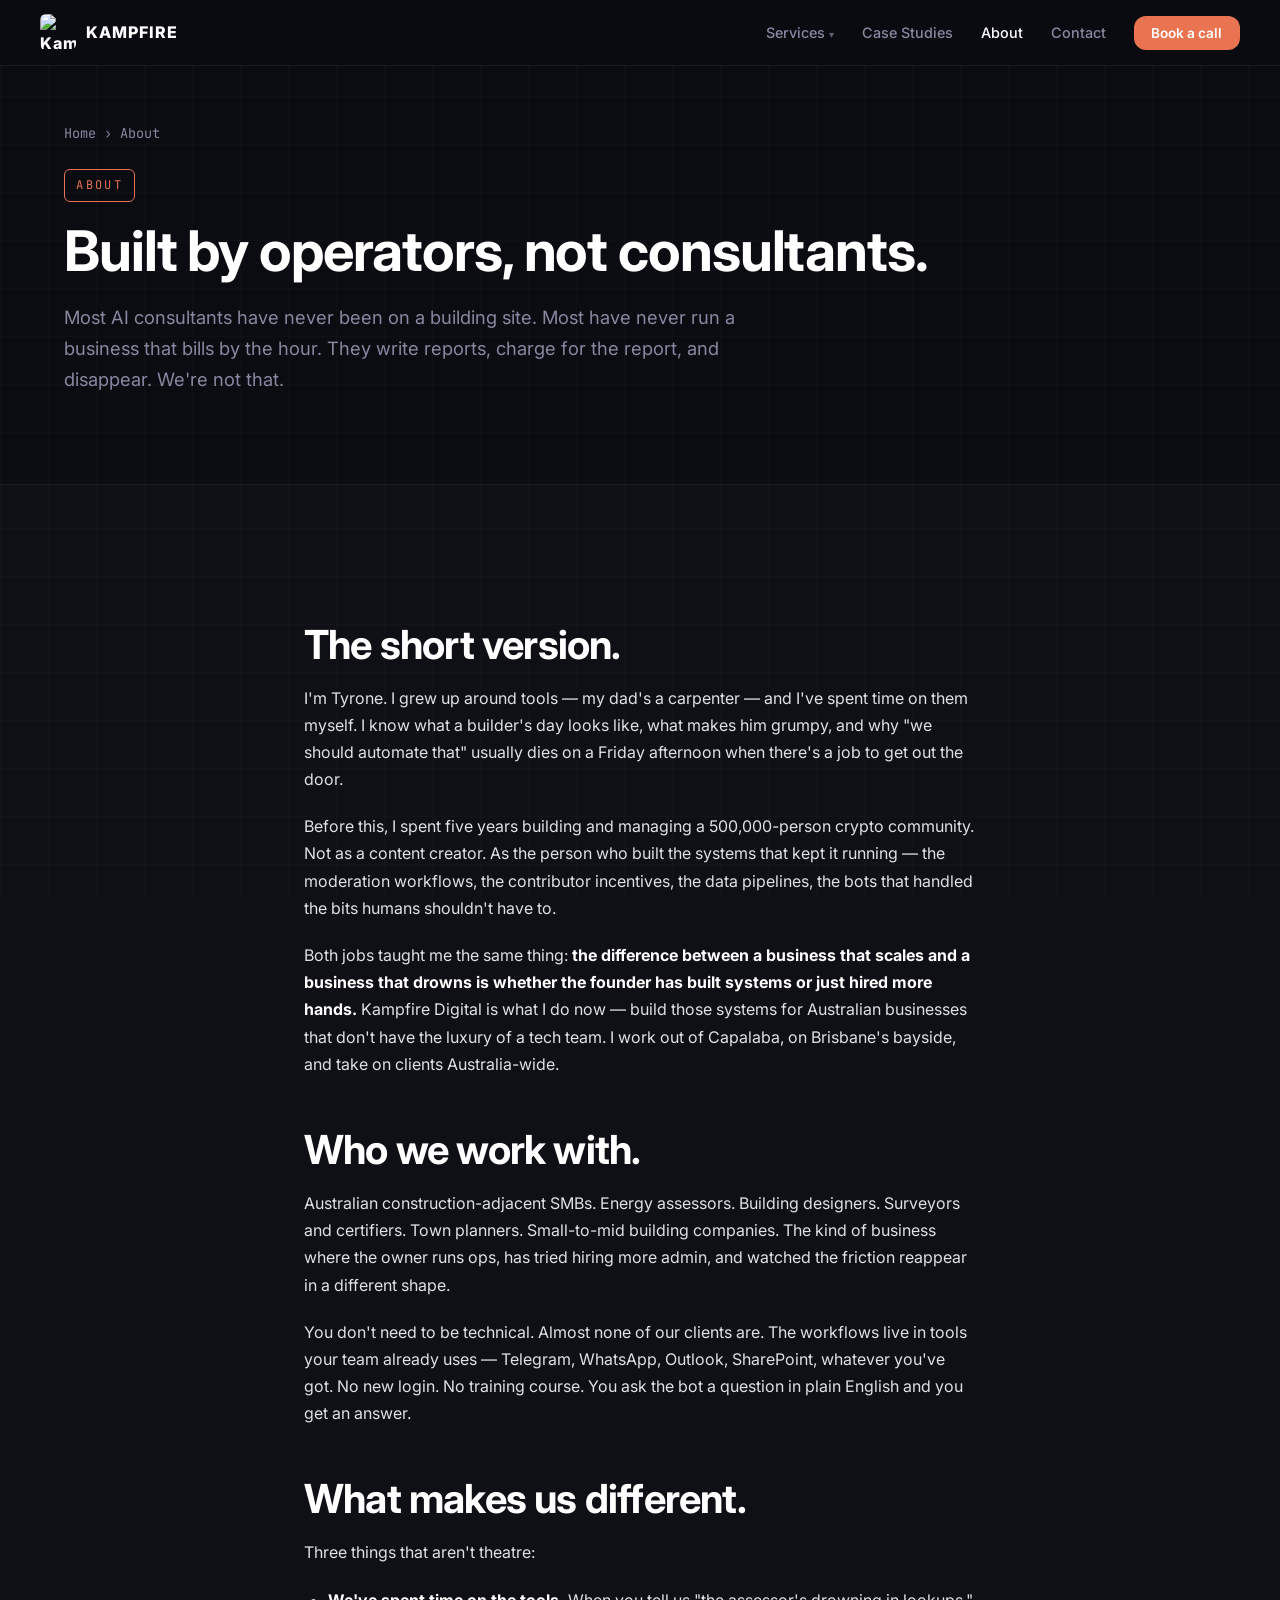
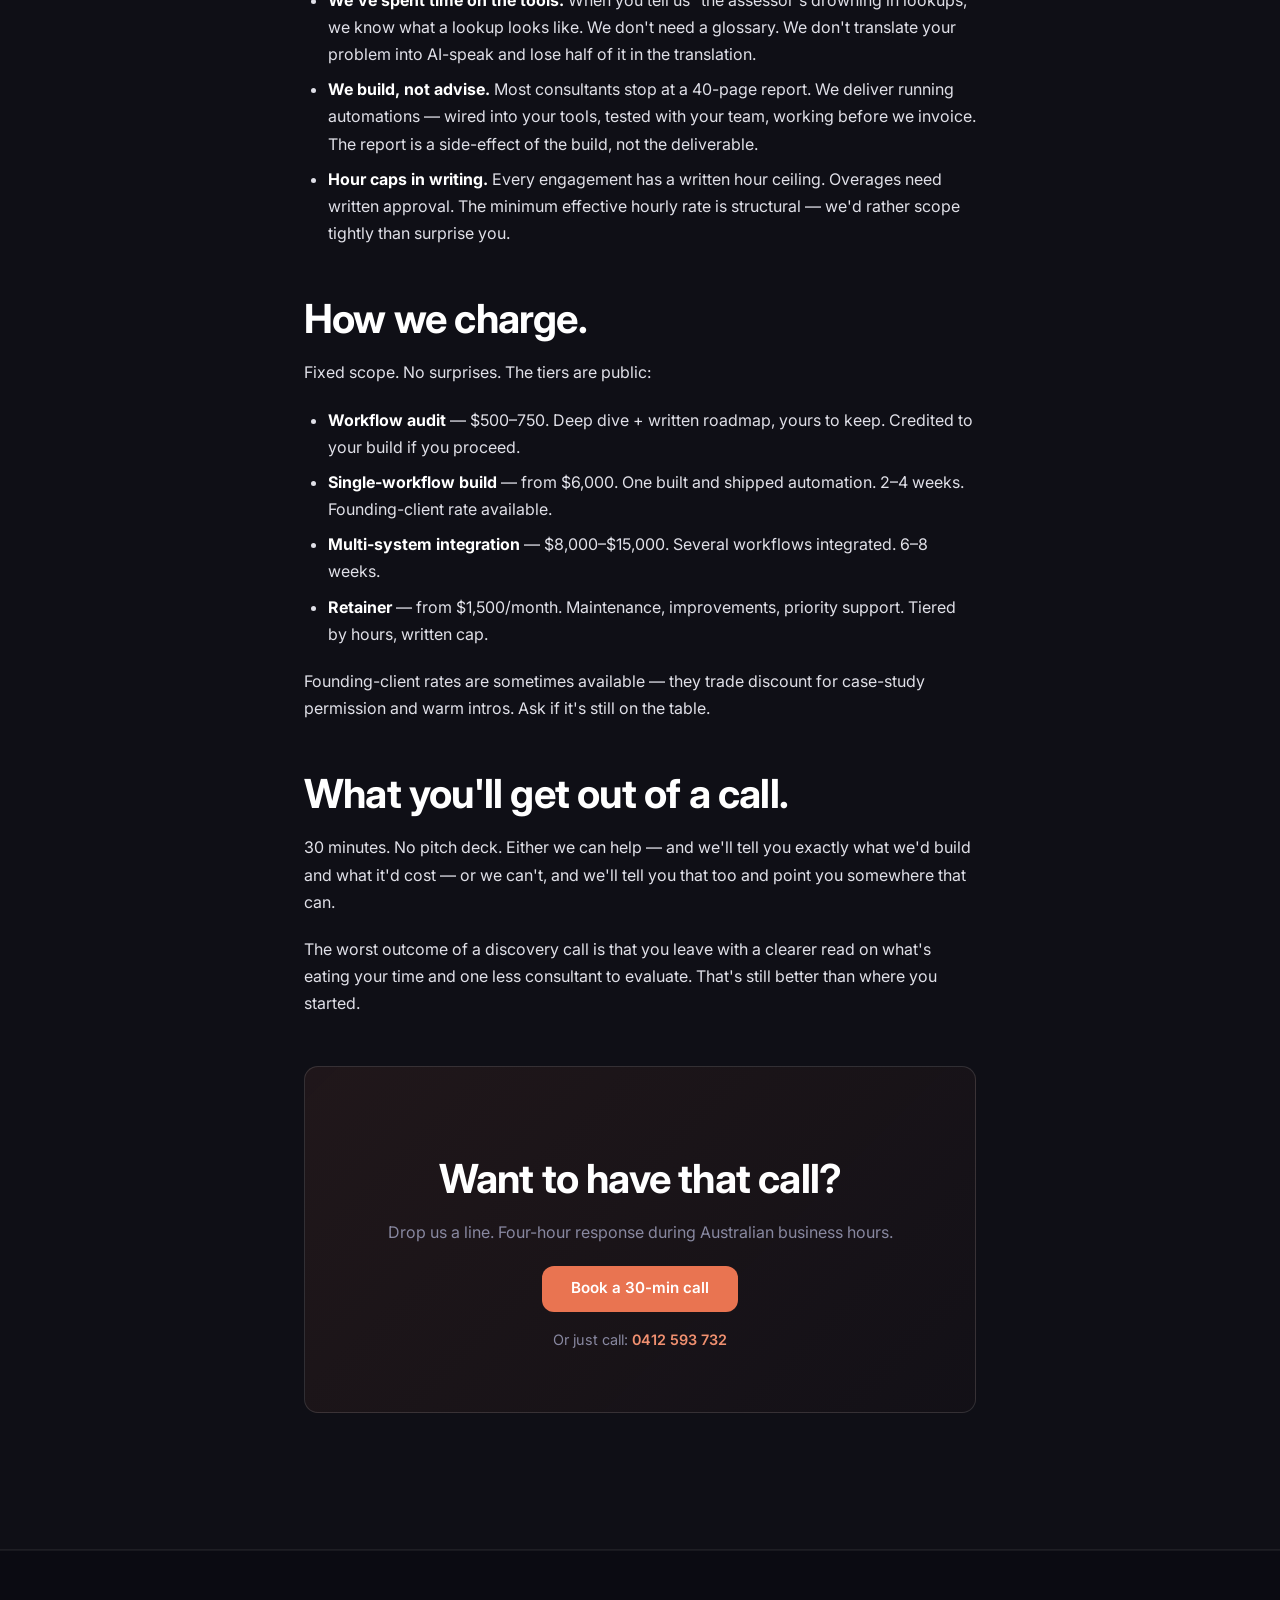
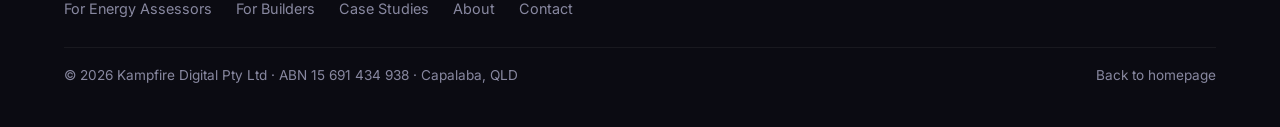
==== commit 35f419e0: "Add Pty Ltd ABN to footers + contact schema Co-Authored-By: Claude Opus 4.8 (1M context) <noreply@an" ====
--- a/about/index.html
+++ b/about/index.html
@@ -200,4 +200,14 @@
                 <a href="/services/admin-automation-for-builders/">For Builders</a>
                 <a href="/case-studies/">Case Studies</a>
                 <a href="/about/">About</a>
-                <a hre+                <a href="/contact/">Contact</a>
+            </div>
+            <div class="footer-meta">
+                <span>&copy; 2026 Kampfire Digital Pty Ltd &middot; ABN 15 691 434 938 &middot; Capalaba, QLD</span>
+                <a href="/">Back to homepage</a>
+            </div>
+        </div>
+    </footer>
+    <script src="/js/site.js"></script>
+</body>
+</html>
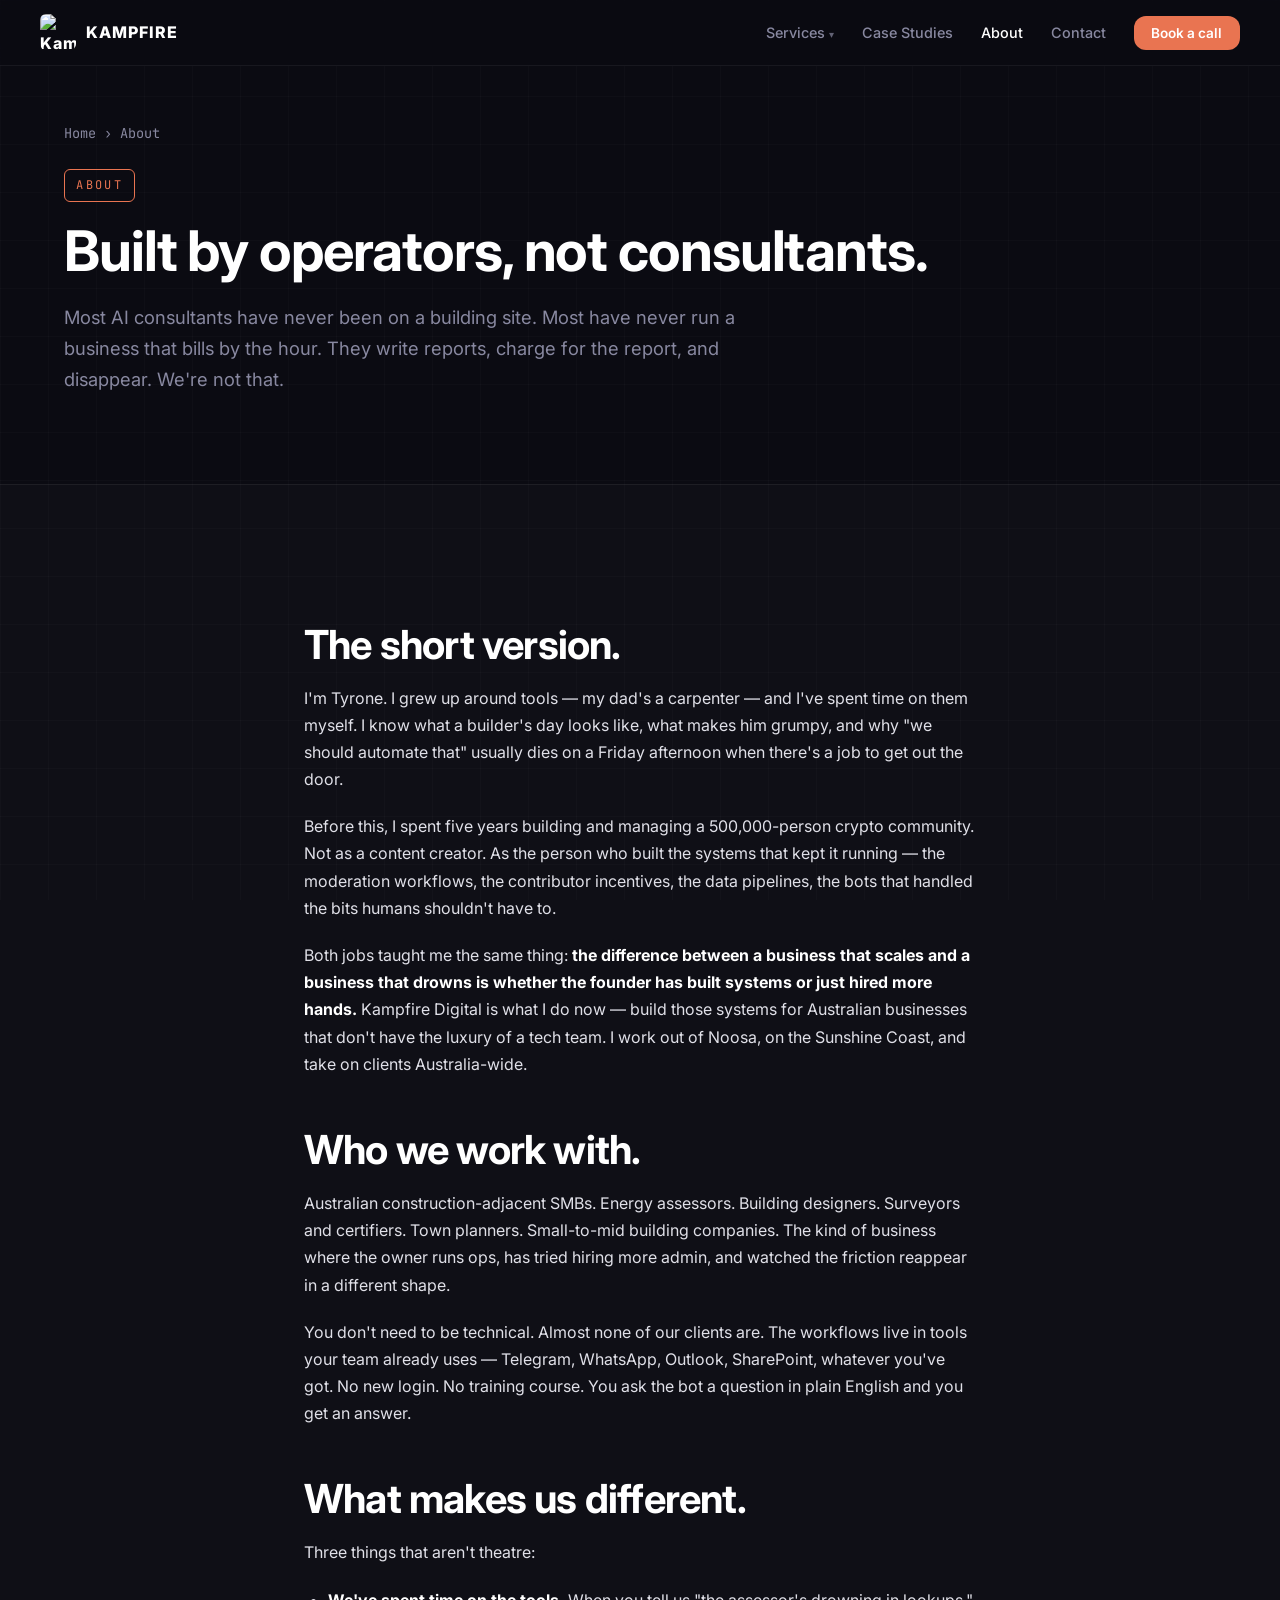
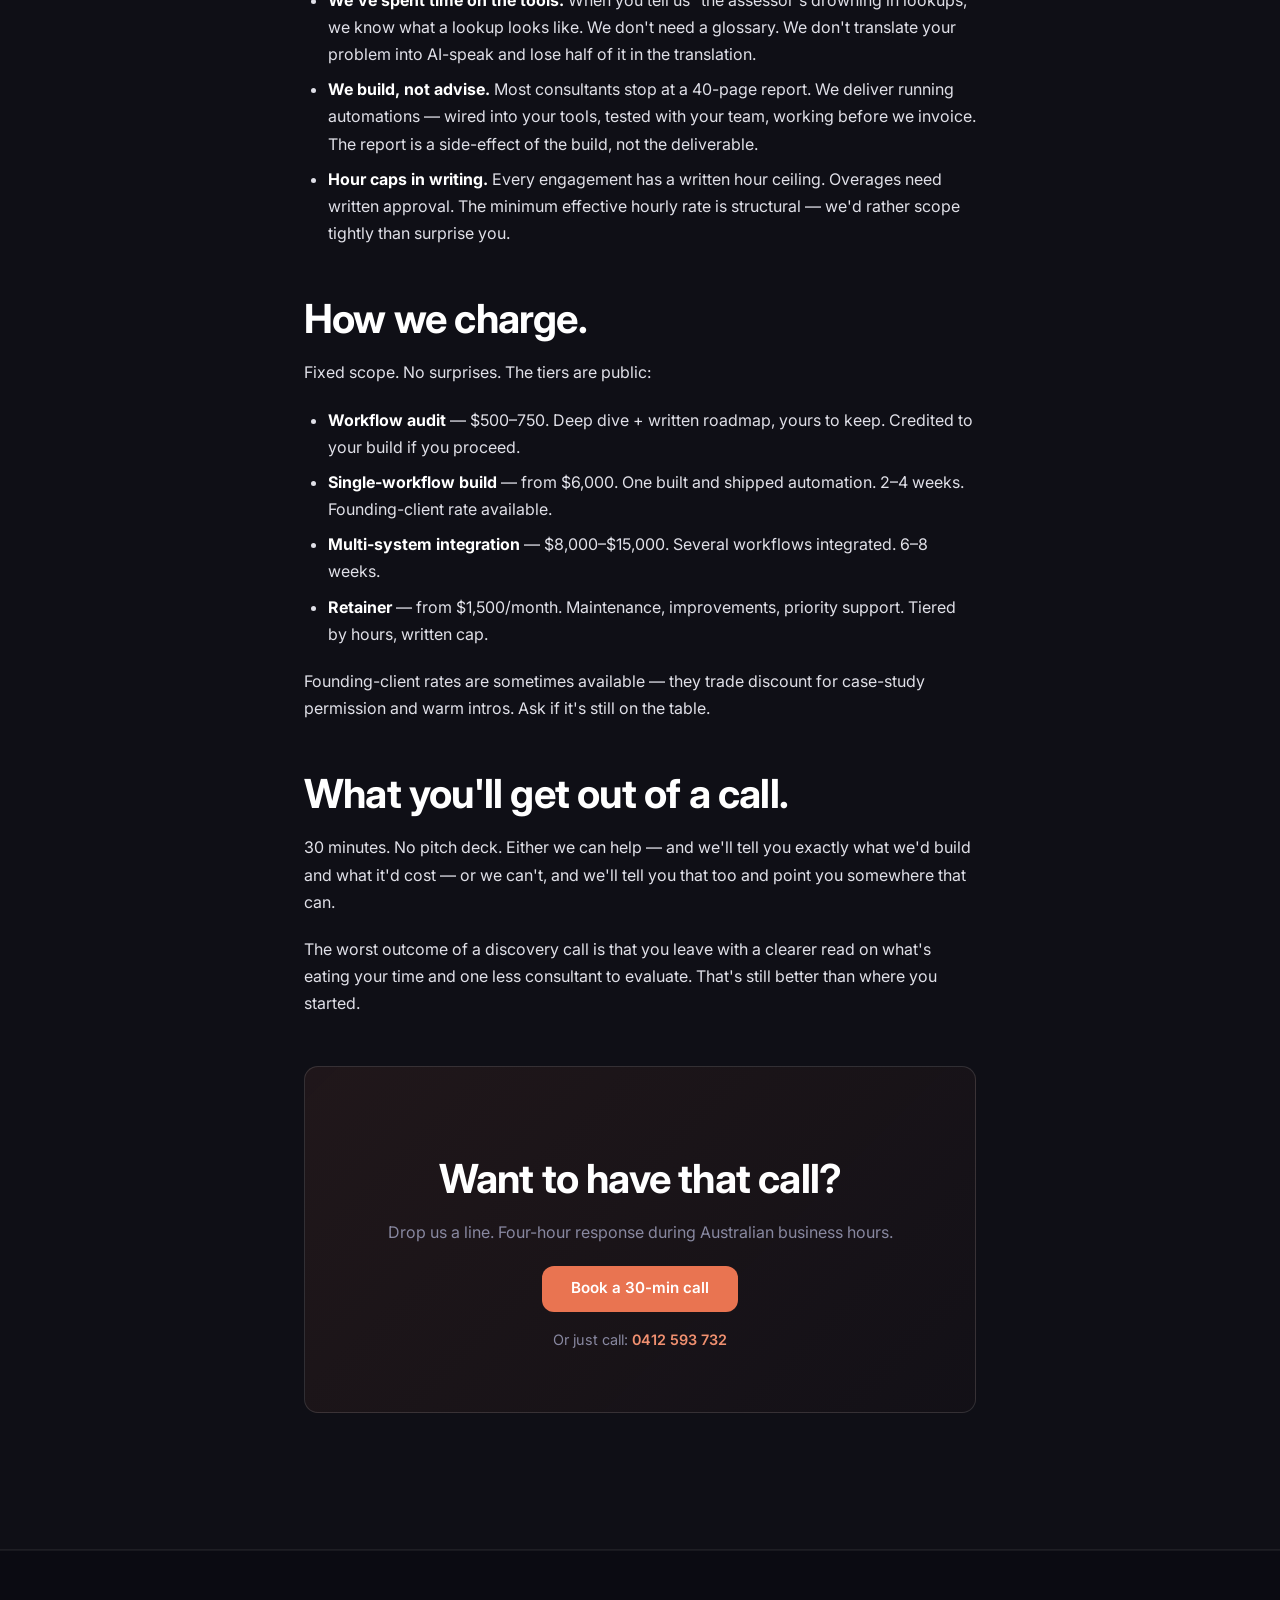
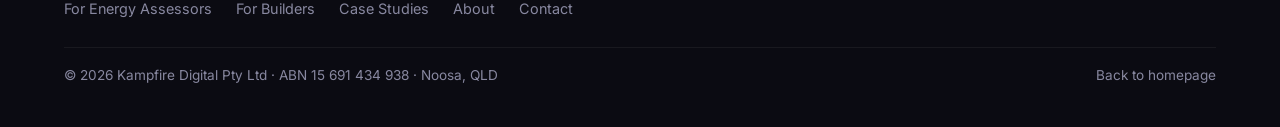
==== commit 06a25738: "Correct location to Noosa/Sunshine Coast site-wide + wire booking CTAs Footers, LocalBusiness schema" ====
--- a/about/index.html
+++ b/about/index.html
@@ -127,7 +127,7 @@
                     Both jobs taught me the same thing: <strong>the difference between a business that scales and
                     a business that drowns is whether the founder has built systems or just hired more hands.</strong>
                     Kampfire Digital is what I do now — build those systems for Australian businesses that don't
-                    have the luxury of a tech team. I work out of Capalaba, on Brisbane's bayside, and take on
+                    have the luxury of a tech team. I work out of Noosa, on the Sunshine Coast, and take on
                     clients Australia-wide.
                 </p>
 
@@ -203,7 +203,7 @@
                 <a href="/contact/">Contact</a>
             </div>
             <div class="footer-meta">
-                <span>&copy; 2026 Kampfire Digital Pty Ltd &middot; ABN 15 691 434 938 &middot; Capalaba, QLD</span>
+                <span>&copy; 2026 Kampfire Digital Pty Ltd &middot; ABN 15 691 434 938 &middot; Noosa, QLD</span>
                 <a href="/">Back to homepage</a>
             </div>
         </div>
